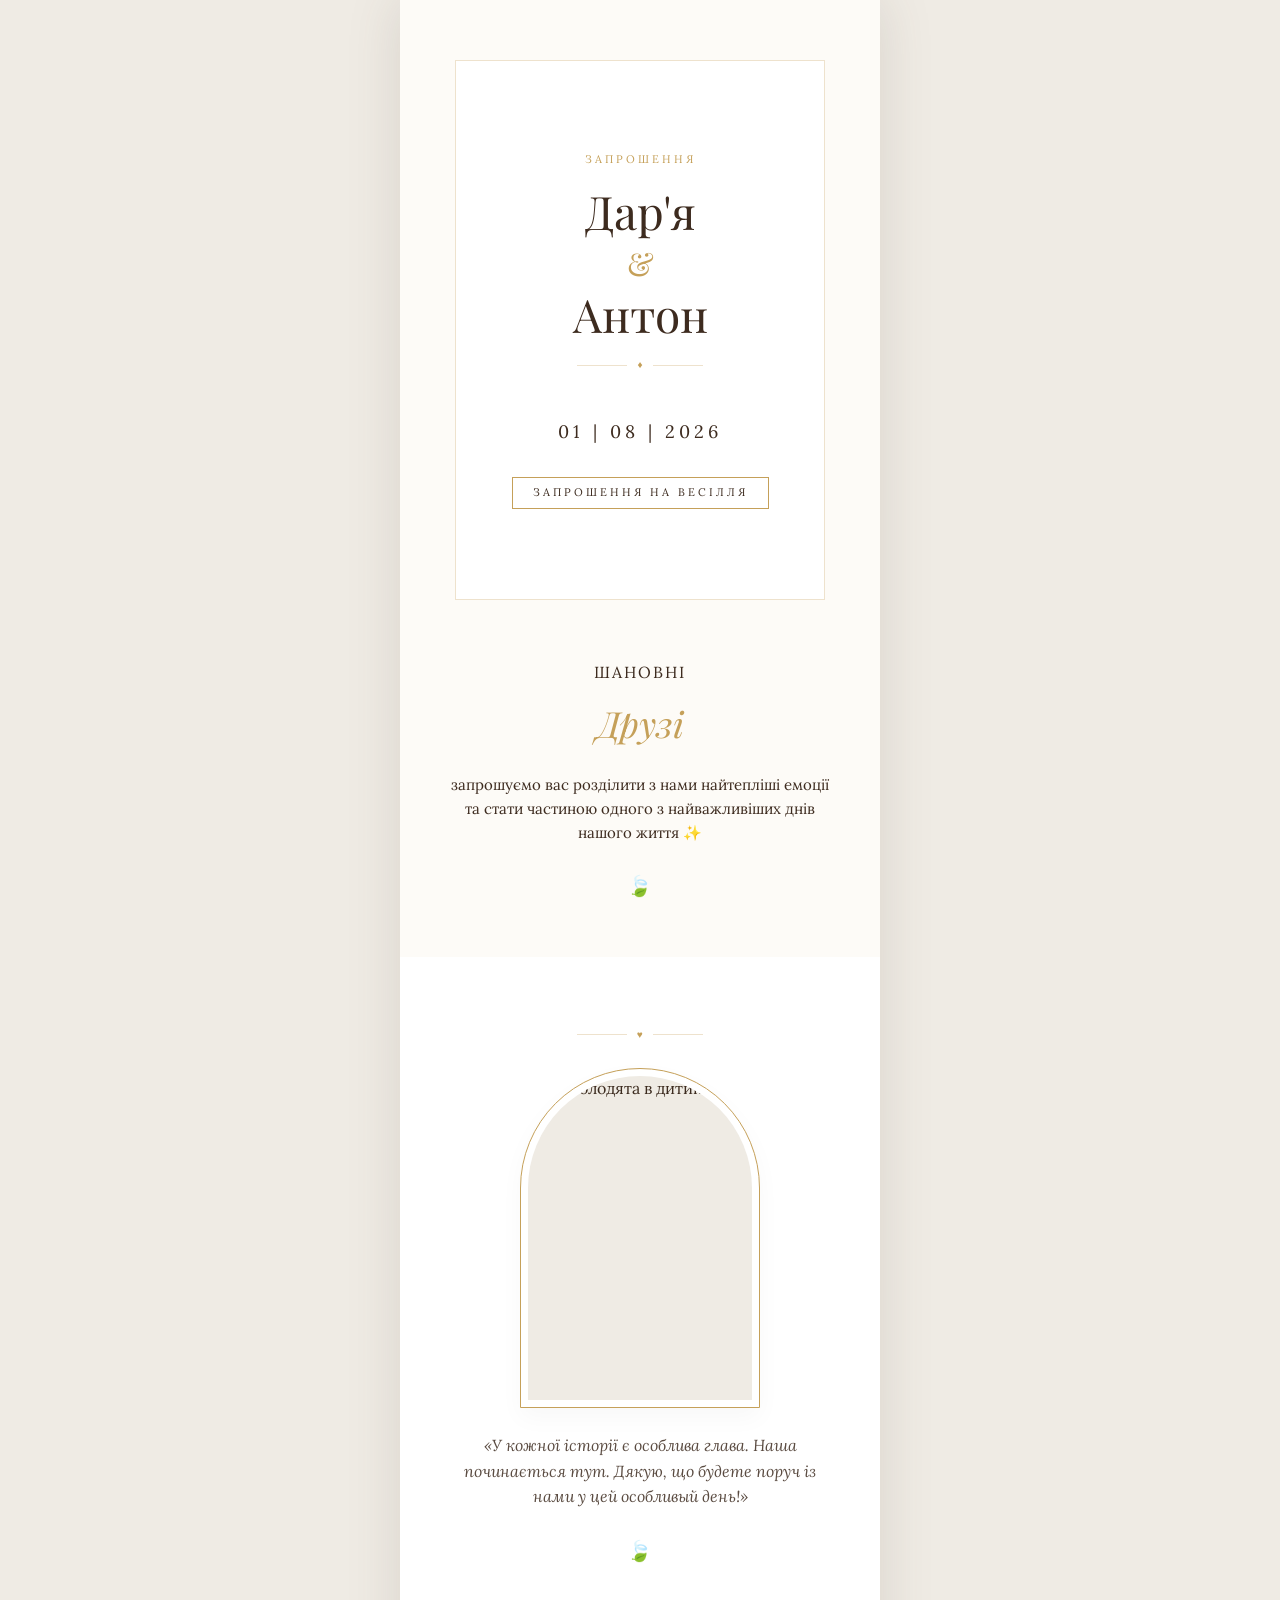
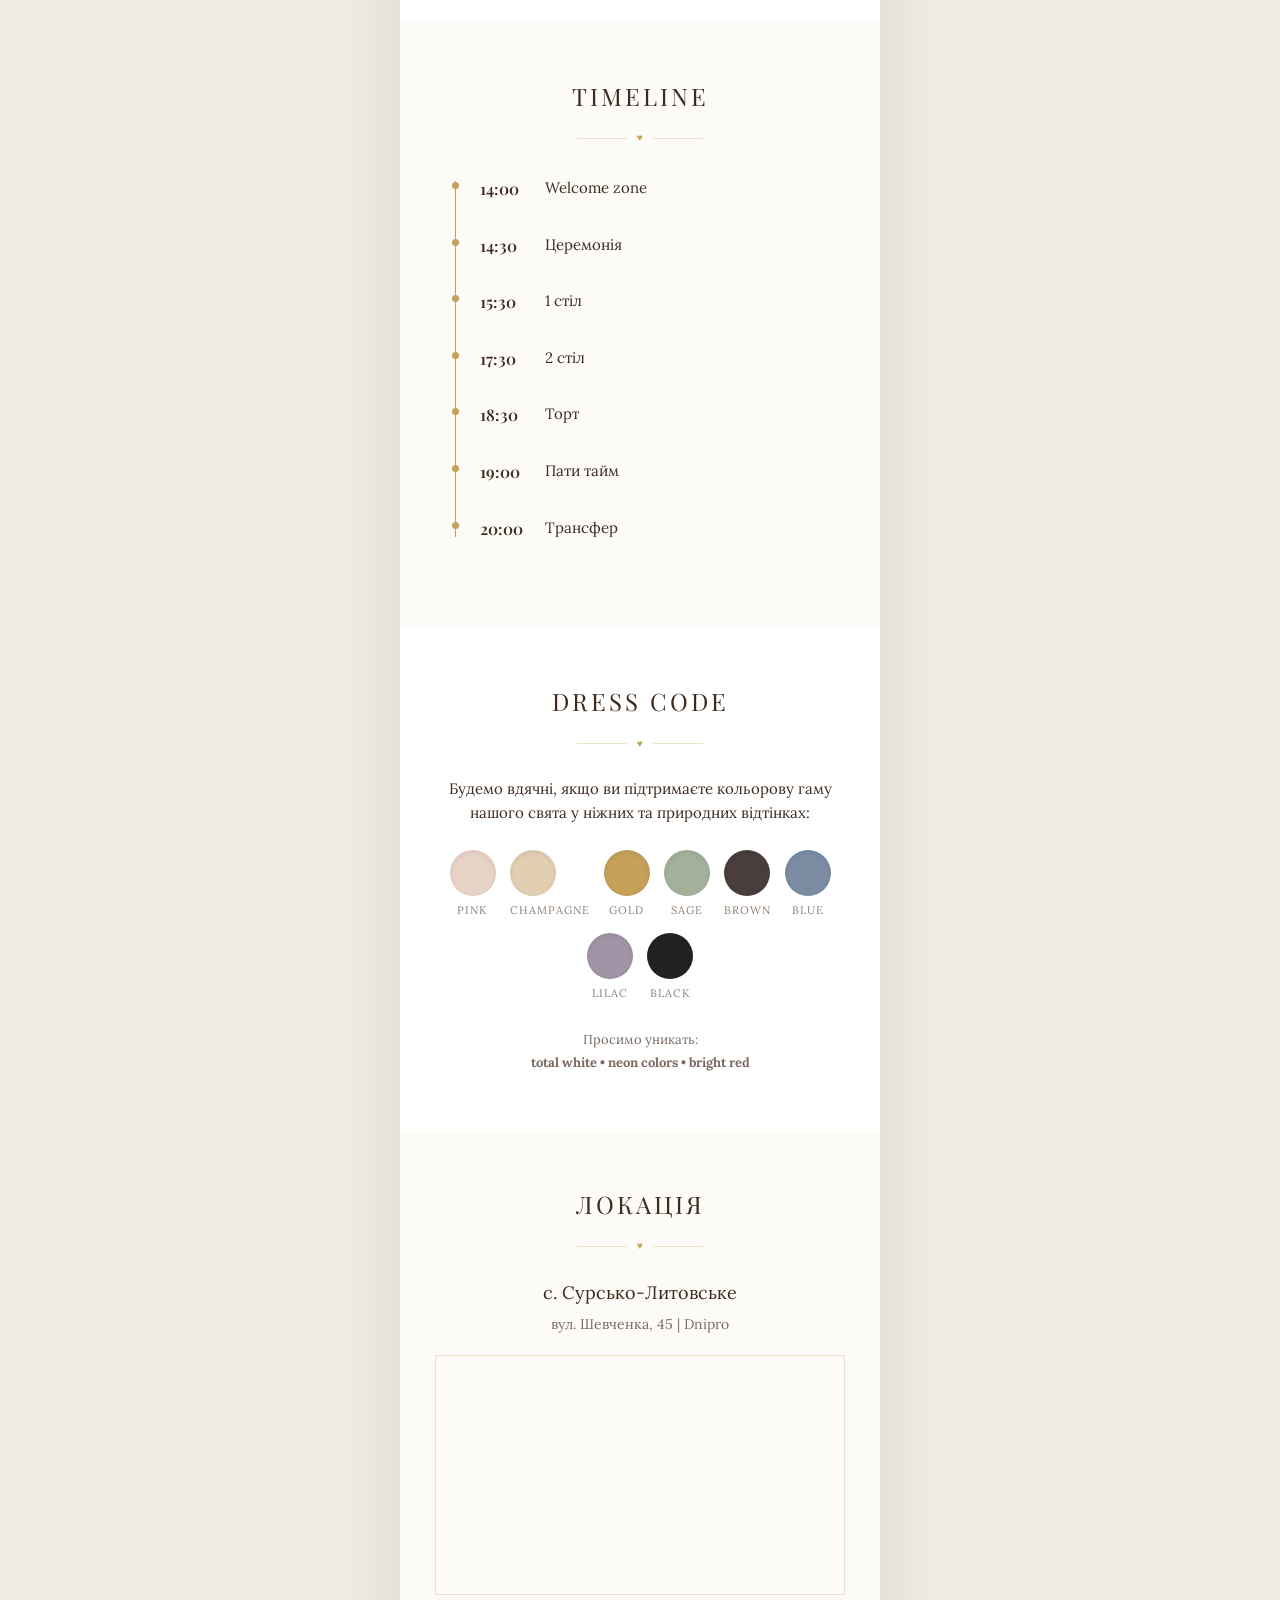
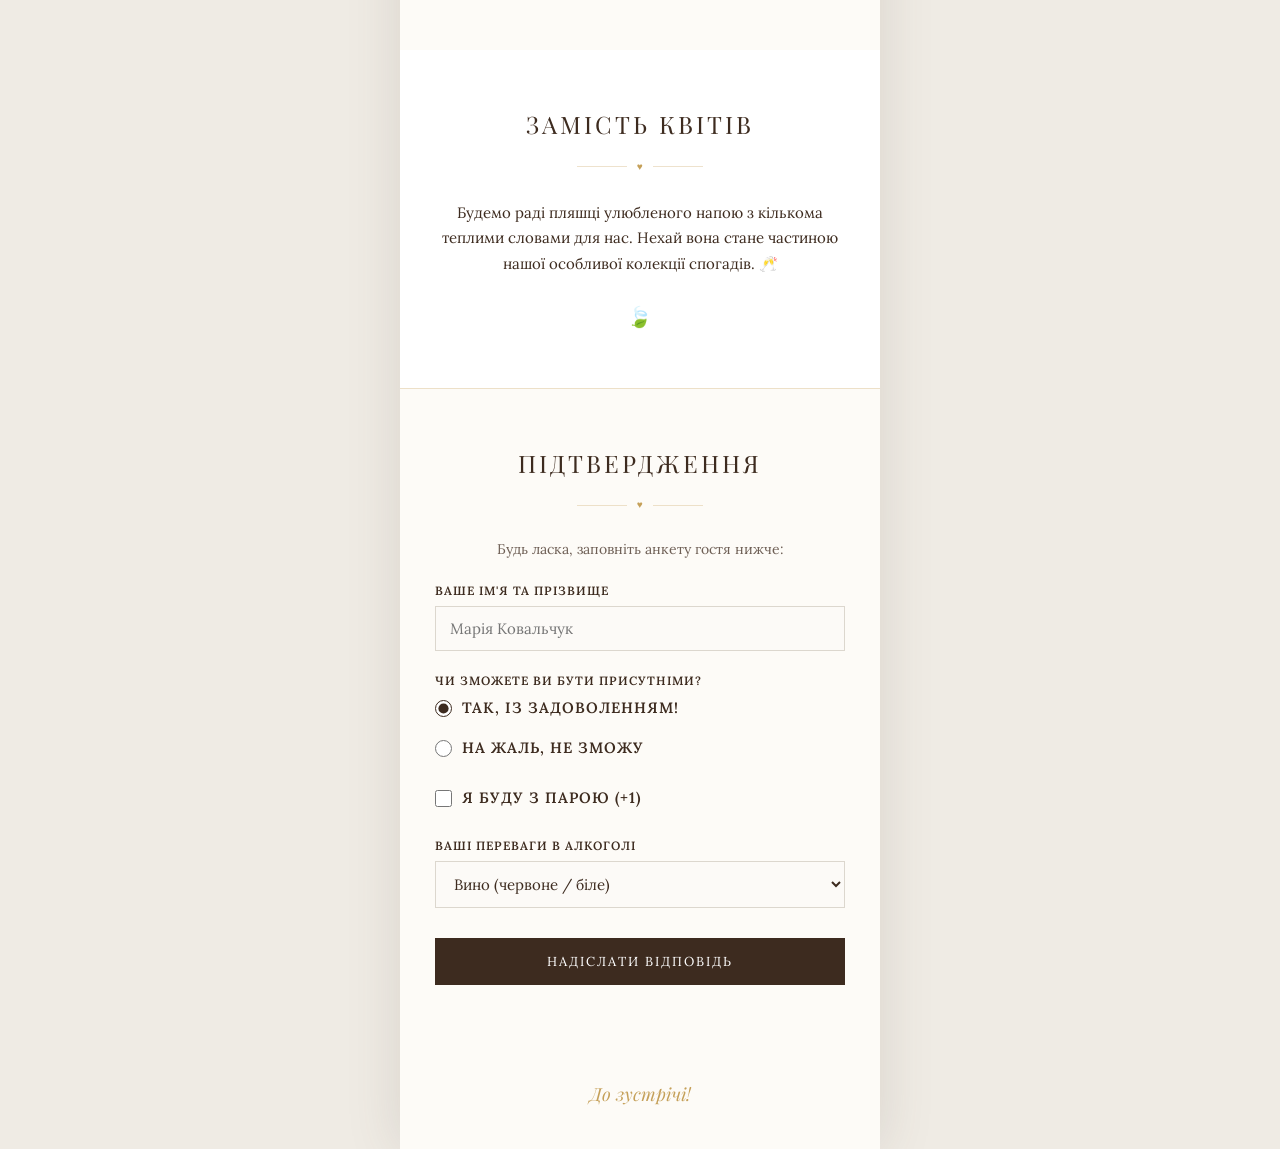
==== index.html @ f93245da "Add files via upload" ====
<!DOCTYPE html>
<html lang="uk">
<head>
    <meta charset="UTF-8">
    <meta name="viewport" content="width=device-width, initial-scale=1.0">
    <title>Запрошення на весілля Дар'ї та Антона</title>
    
    <link rel="preconnect" href="https://fonts.googleapis.com">
    <link rel="preconnect" href="https://fonts.gstatic.com" crossorigin>
    <link href="https://fonts.googleapis.com/css2?family=Lora:ital,wght@0,400..700;1,400..700&family=Playfair+Display:ital,wght@0,400..900;1,400..900&display=swap" rel="stylesheet">

    <style>
        /* ЦВЕТОВАЯ ПАЛИТРА И СТИЛИСТИКА ИЗ МАКЕТОВ */
        :root {
            --bg-color: #FDFBF7; /* Благородный молочно-кремовый фон карточек */
            --text-main: #3D2B1F; /* Глубокий шоколадно-коричневый для текста */
            --accent-gold: #C5A059; /* Матовое золото для элементов декора */
            --light-gold: rgba(197, 160, 89, 0.3);
            --font-serif: 'Playfair Display', serif;
            --font-body: 'Lora', serif;
        }

        * {
            box-sizing: border-box;
            margin: 0;
            padding: 0;
        }

        body {
            background-color: #EFEBE4; /* Мягкий фоновый цвет за пределами телефона */
            color: var(--text-main);
            font-family: var(--font-body);
            line-height: 1.6;
        }

        /* КОНТЕЙНЕР СМАРТФОНА (Вертикальная премиум-открытка) */
        .wrapper {
            max-width: 480px;
            margin: 0 auto;
            background-color: var(--bg-color);
            min-height: 100vh;
            box-shadow: 0 0 50px rgba(90, 75, 65, 0.15);
            position: relative;
        }

        /* ДЕКОРАТИВНЫЕ ШЕЛКОВЫЕ СКЛАДКИ (Имитация ткани по углам из референсов) */
        .silk-decor {
            position: absolute;
            width: 130px;
            height: 130px;
            opacity: 0.85;
            pointer-events: none;
            z-index: 10;
            background-size: contain;
            background-repeat: no-repeat;
        }
        /* В эти плейсхолдеры можно будет загрузить вырезанные кусочки шелка, если захотите */
        .silk-top-left { top: 0; left: 0; border-top-left-radius: 20px; }
        .silk-top-right { top: 0; right: 0; }

        /* ОБЩИЕ СТИЛИ ДЛЯ СЕКЦИЙ */
        section {
            padding: 55px 35px;
            text-align: center;
            position: relative;
        }

        h2 {
            font-family: var(--font-serif);
            font-size: 24px;
            font-weight: 400;
            text-transform: uppercase;
            letter-spacing: 3px;
            color: var(--text-main);
            margin-bottom: 5px;
        }

        /* Изтонченные разделители с сердечком из оригинального макета */
        .heart-divider {
            display: flex;
            align-items: center;
            justify-content: center;
            margin: 15px 0 25px 0;
        }
        .heart-divider::before, .heart-divider::after {
            content: '';
            width: 50px;
            height: 1px;
            background-color: var(--light-gold);
        }
        .heart-divider span {
            color: var(--accent-gold);
            font-size: 10px;
            margin: 0 10px;
        }

        /* Растительный золотой орнамент (веточка внизу секций) */
        .branch-decor {
            color: var(--accent-gold);
            font-size: 20px;
            margin-top: 25px;
            letter-spacing: 2px;
        }

        /* 1. ОБЛОЖКА (на основе 1112.jpg) */
        .hero {
            padding: 90px 40px;
            border: 1px solid var(--light-gold);
            margin: 20px;
            background: #fff;
        }
        .hero-names {
            font-family: var(--font-serif);
            font-size: 46px;
            font-weight: 400;
            line-height: 1.2;
            margin: 15px 0;
        }
        .hero-names span {
            font-size: 32px;
            color: var(--accent-gold);
            display: block;
            margin: 5px 0;
        }
        .hero-date {
            font-size: 18px;
            letter-spacing: 4px;
            margin: 20px 0;
            display: inline-block;
        }
        .hero-badge {
            border: 1px solid var(--accent-gold);
            padding: 6px 20px;
            font-size: 11px;
            text-transform: uppercase;
            letter-spacing: 3px;
            display: inline-block;
            margin-top: 10px;
        }

        /* 2. ИМЕННОЕ ПРИВЕТСТВИЕ (на основе 1111.jpg) */
        .greeting-title {
            font-family: var(--font-body);
            font-size: 16px;
            letter-spacing: 2px;
            text-transform: uppercase;
        }
        .guest-name {
            font-family: var(--font-serif);
            font-size: 36px;
            font-style: italic;
            color: var(--accent-gold);
            font-weight: 400;
            margin: 10px 0 20px 0;
        }

        /* 3. ИСТОРИЯ + ДЕТСКОЕ ФОТО В АРКЕ (на основе 1113.jpg и 1117.jpg) */
        .photo-section { background-color: #fff; }
        
        /* Та самая культовая свадебная арка */
        .arch-frame {
            width: 240px;
            height: 340px;
            margin: 0 auto 25px auto;
            border: 1px solid var(--accent-gold);
            border-radius: 120px 120px 0 0; /* Округление сверху */
            padding: 7px;
            box-shadow: 0 10px 25px rgba(0,0,0,0.03);
        }
        .arch-inside {
            width: 100%;
            height: 100%;
            border-radius: 113px 113px 0 0;
            overflow: hidden;
            background-color: #EFEBE4;
            position: relative;
        }
        .arch-inside img {
            width: 100%;
            height: 100%;
            object-fit: cover;
            filter: sepia(15%) contrast(102%); /* Легкий винтажный теплый фильтр */
        }
        .story-quote {
            font-size: 16px;
            font-style: italic;
            color: #5A4B41;
            padding: 0 15px;
        }

        /* 4. ТАЙМЛАЙН / ПРОГРАММА (на основе 1114.jpg) */
        .timeline-container {
            margin-top: 30px;
            position: relative;
            text-align: left;
            padding-left: 45px;
        }
        .timeline-container::before {
            content: '';
            position: absolute;
            left: 20px;
            top: 5px;
            bottom: 5px;
            width: 1px;
            background-color: var(--accent-gold);
        }
        .timeline-row {
            position: relative;
            margin-bottom: 30px;
        }
        .timeline-row::before {
            content: '';
            position: absolute;
            left: -28px;
            top: 6px;
            width: 7px;
            height: 7px;
            background-color: var(--accent-gold);
            border-radius: 50%;
        }
        .time {
            font-family: var(--font-serif);
            font-size: 16px;
            font-weight: 600;
            color: var(--text-main);
            margin-right: 15px;
            display: inline-block;
            width: 50px;
        }
        .event-title {
            font-size: 15px;
            display: inline-block;
            vertical-align: top;
        }

        /* 5. ДРЕСС-КОД С ОРИГИНАЛЬНОЙ ПАЛИТРОЙ (на основе 1114.jpg) */
        .dress-code-section { background-color: #fff; }
        .palette-grid {
            display: flex;
            justify-content: center;
            gap: 14px;
            flex-wrap: wrap;
            margin: 25px 0;
        }
        .color-ball {
            text-align: center;
            font-size: 11px;
            text-transform: uppercase;
            letter-spacing: 1px;
            color: #8C7E74;
        }
        .color-preview {
            width: 46px;
            height: 46px;
            border-radius: 50%;
            margin-bottom: 6px;
            box-shadow: inset 0 2px 4px rgba(0,0,0,0.06);
            border: 1px solid rgba(0,0,0,0.04);
        }
        .rules-text {
            font-size: 13px;
            color: #7A6B62;
            line-height: 1.8;
            margin-top: 15px;
        }

        /* 6. ЛОКАЦИЯ (на основе 1109.jpg) */
        .address-text {
            font-size: 18px;
            margin-bottom: 5px;
        }
        .sub-address {
            font-size: 14px;
            color: #7A6B62;
            margin-bottom: 20px;
        }
        .map-box {
            width: 100%;
            height: 240px;
            border: 1px solid var(--light-gold);
            margin-top: 15px;
        }

        /* ДЕТАЛИ / АЛКОГОЛЬ (на основе 1115.jpg) */
        .details-section {
            background-color: #fff;
            font-size: 15px;
        }

        /* 7. ИНТЕРАКТИВНАЯ RSVP ФОРМА */
        .rsvp-section {
            border-top: 1px solid var(--light-gold);
        }
        form { text-align: left; margin-top: 10px; }
        .form-item { margin-bottom: 20px; }
        label {
            display: block;
            font-size: 12px;
            text-transform: uppercase;
            letter-spacing: 1px;
            margin-bottom: 6px;
            font-weight: 600;
        }
        input[type="text"], select {
            width: 100%;
            padding: 12px 14px;
            border: 1px solid #DCD7CE;
            background-color: #FCFAF7;
            color: var(--text-main);
            font-family: var(--font-body);
            font-size: 15px;
        }
        input[type="text"]:focus, select:focus {
            border-color: var(--accent-gold);
            outline: none;
            background-color: #fff;
        }
        .radio-list {
            display: flex;
            flex-direction: column;
            gap: 10px;
            margin-top: 5px;
        }
        .radio-item {
            display: flex;
            align-items: center;
            gap: 10px;
            cursor: pointer;
            font-size: 15px;
        }
        input[type="radio"], input[type="checkbox"] {
            accent-color: var(--text-main);
            width: 17px;
            height: 17px;
        }
        
        /* Плавная анимация появления поля имени спутника */
        .hidden-input-block {
            max-height: 0;
            overflow: hidden;
            opacity: 0;
            transition: all 0.4s ease;
        }
        .hidden-input-block.open {
            max-height: 100px;
            opacity: 1;
            margin-top: 15px;
        }

        .submit-button {
            background-color: var(--text-main);
            color: #fff;
            border: none;
            width: 100%;
            padding: 15px;
            font-family: var(--font-body);
            font-size: 13px;
            text-transform: uppercase;
            letter-spacing: 2px;
            cursor: pointer;
            transition: background 0.3s;
            margin-top: 10px;
        }
        .submit-button:hover { background-color: var(--accent-gold); }
        
        .status-message {
            padding: 15px;
            margin-top: 15px;
            display: none;
            text-align: center;
            font-weight: 600;
        }
        .success { color: var(--accent-gold); }

        .footer-text {
            font-family: var(--font-serif);
            font-style: italic;
            font-size: 18px;
            color: var(--accent-gold);
            padding: 40px 0;
        }
    </style>
</head>
<body>

    <div class="wrapper">
        <div class="silk-decor silk-top-left"></div>
        <div class="silk-decor silk-top-right"></div>

        <section style="padding-top: 40px; padding-bottom: 20px;">
            <div class="hero">
                <p style="text-transform: uppercase; letter-spacing: 3px; font-size: 11px; color: var(--accent-gold);">Запрошення</p>
                <h1 class="hero-names">Дар'я<span>&</span>Антон</h1>
                <div class="heart-divider"><span>♦</span></div>
                <p class="hero-date">01 | 08 | 2026</p>
                <br>
                <div class="hero-badge">Запрошення на весілля</div>
            </div>
        </section>

        <section style="padding-top: 20px;">
            <p class="greeting-title">Шановні</p>
            <h1 id="web-guest-name" class="guest-name">Друзі</h1>
            <p style="font-size: 15px; padding: 0 10px;">запрошуємо вас розділити з нами найтепліші емоції та стати частиною одного з найважливіших днів нашого життя ✨</p>
            <div class="branch-decor">🍃</div>
        </section>

        <section class="photo-section">
            <div class="heart-divider"><span>♥</span></div>
            
            <div class="arch-frame">
                <div class="arch-inside">
                    <img src="1117.jpg" alt="Молодята в дитинстві">
                </div>
            </div>

            <p class="story-quote">«У кожної історії є особлива глава. Наша починається тут. Дякую, що будете поруч із нами у цей особливый день!»</p>
            <div class="branch-decor">🍃</div>
        </section>

        <section>
            <h2>Timeline</h2>
            <div class="heart-divider"><span>♥</span></div>
            
            <div class="timeline-container">
                <div class="timeline-row"><span class="time">14:00</span><span class="event-title">Welcome zone</span></div>
                <div class="timeline-row"><span class="time">14:30</span><span class="event-title">Церемонія</span></div>
                <div class="timeline-row"><span class="time">15:30</span><span class="event-title">1 стіл</span></div>
                <div class="timeline-row"><span class="time">17:30</span><span class="event-title">2 стіл</span></div>
                <div class="timeline-row"><span class="time">18:30</span><span class="event-title">Торт</span></div>
                <div class="timeline-row"><span class="time">19:00</span><span class="event-title">Пати тайм</span></div>
                <div class="timeline-row"><span class="time">20:00</span><span class="event-title">Трансфер</span></div>
            </div>
        </section>

        <section class="dress-code-section">
            <h2>Dress Code</h2>
            <div class="heart-divider"><span>♥</span></div>
            <p style="font-size: 15px;">Будемо вдячні, якщо ви підтримаєте кольорову гаму нашого свята у ніжних та природних відтінках:</p>
            
            <div class="palette-grid">
                <div class="color-ball"><div class="color-preview" style="background-color: #E8D3C7;"></div>pink</div>
                <div class="color-ball"><div class="color-preview" style="background-color: #E2CEB1;"></div>champagne</div>
                <div class="color-ball"><div class="color-preview" style="background-color: #C5A059;"></div>gold</div>
                <div class="color-ball"><div class="color-preview" style="background-color: #A3B19B;"></div>sage</div>
                <div class="color-ball"><div class="color-preview" style="background-color: #4A3E3D;"></div>brown</div>
                <div class="color-ball"><div class="color-preview" style="background-color: #7B8CA3;"></div>blue</div>
                <div class="color-ball"><div class="color-preview" style="background-color: #A293A7;"></div>lilac</div>
                <div class="color-ball"><div class="color-preview" style="background-color: #222222;"></div>black</div>
            </div>
            
            <p class="rules-text">
                Просимо уникать:<br>
                <strong>total white • neon colors • bright red</strong>
            </p>
        </section>

        <section>
            <h2>Локація</h2>
            <div class="heart-divider"><span>♥</span></div>
            <p class="address-text">с. Сурсько-Литовське</p>
            <p class="sub-address">вул. Шевченка, 45 | Dnipro</p>
            
            <div class="map-box">
                <iframe src="https://www.google.com/maps/embed?pb=!1m18!1m12!1m3!1d2540.637533653151!2d30.53676231227092!3d50.44781498733221!2m3!1f0!2f0!3f0!3m2!1i1024!2i768!4f13.1!3m3!1m2!1s0x40d4cef666579cfd%3A0x7d0a27329587c67c!2z0J_QsNGA0LrQvtCy0LDRjyDQtNC-0YDQvtCz0LAsIDEyLCDQmtC40LXQsiwgMDIwMDA!5e0!3m2!1sru!2sua!4v1716000000000!5m2!1sru!2sua" width="100%" height="100%" style="border:0;" allowfullscreen="" loading="lazy"></iframe>
            </div>
        </section>

        <section class="details-section">
            <h2>Замість квітів</h2>
            <div class="heart-divider"><span>♥</span></div>
            <p style="font-size: 15px; line-height: 1.7;">Будемо раді пляшці улюбленого напою з кількома теплими словами для нас. Нехай вона стане частиною нашої особливої колекції спогадів. 🥂</p>
            <div class="branch-decor">🍃</div>
        </section>

        <section class="rsvp-section">
            <h2>Підтвердження</h2>
            <div class="heart-divider"><span>♥</span></div>
            <p style="font-size: 14px; margin-bottom: 20px; color: #6E5F55;">Будь ласка, заповніть анкету гостя нижче:</p>
            
            <form id="wedding-rsvp-form" action="https://formspree.io/f/mbdbqron" method="POST">
                <div class="form-item">
                    <label>Ваше ім'я та прізвище</label>
                    <input type="text" id="guest-name-input" name="Имя_Гостя" required placeholder="Марія Ковальчук">
                </div>

                <div class="form-item">
                    <label>Чи зможете ви бути присутніми?</label>
                    <div class="radio-list">
                        <label class="radio-item">
                            <input type="radio" name="Присутствие" value="Приду" checked required>
                            <span>Так, із задоволенням!</span>
                        </label>
                        <label class="radio-item">
                            <input type="radio" name="Присутствие" value="Не приду">
                            <span>На жаль, не зможу</span>
                        </label>
                    </div>
                </div>

                <div class="form-item" id="plus-one-zone">
                    <label class="radio-item">
                        <input type="checkbox" id="plus-one-checkbox" name="Идет_с_парой" value="Да">
                        <span>Я буду з парою (+1)</span>
                    </label>
                    
                    <div class="hidden-input-block" id="partner-input-block">
                        <label style="margin-top: 10px;">Ім'я та прізвище супутника</label>
                        <input type="text" id="partner-name-input" name="Имя_Спутника" placeholder="Введіть ім'я вашої пари">
                    </div>
                </div>

                <div class="form-item">
                    <label>Ваші переваги в алкоголі</label>
                    <select name="Алкоголь">
                        <option value="Вино">Вино (червоне / біле)</option>
                        <option value="Ігристе">Ігристе (Шампанське)</option>
                        <option value="Міцні напої">Міцні напої (Віскі / Коньяк)</option>
                        <option value="Безалкогольні">Не вживаю алкоголь</option>
                    </select>
                </div>

                <button type="submit" id="submit-btn" class="submit-button">Надіслати відповідь</button>
            </form>

            <div id="success-alert" class="status-message success">Дякуємо! Вашу відповідь успішно збережено. ♥</div>
        </section>

        <section class="footer-text">
            До зустрічі!
        </section>
    </div>

    <script>
        window.addEventListener('DOMContentLoaded', () => {
            // Чтение имени гостя из адресной строки (?name=Марія+та+Валерій)
            const urlParams = new URLSearchParams(window.location.search);
            const guestName = urlParams.get('name');
            
            const titleElement = document.getElementById('web-guest-name');
            const inputElement = document.getElementById('guest-name-input');

            if (guestName) {
                const formattedName = guestName.replace(/\+/g, ' ');
                titleElement.innerText = formattedName;
                inputElement.value = formattedName;
            }

            // Динамическое раскрытие блока "+1"
            const plusOneCheckbox = document.getElementById('plus-one-checkbox');
            const partnerBlock = document.getElementById('partner-input-block');
            const partnerInput = document.getElementById('partner-name-input');
            const statusRadios = document.querySelectorAll('input[name="Присутствие"]');
            const plusOneZone = document.getElementById('plus-one-zone');

            plusOneCheckbox.addEventListener('change', function() {
                if (this.checked) {
                    partnerBlock.classList.add('open');
                    partnerInput.setAttribute('required', 'required');
                } else {
                    partnerBlock.classList.remove('open');
                    partnerInput.removeAttribute('required');
                    partnerInput.value = '';
                }
            });

            // Если гость нажимает "Не приду" - прячем опцию выбора пары
            statusRadios.forEach(radio => {
                radio.addEventListener('change', function() {
                    if (this.value === 'Не приду') {
                        plusOneZone.style.display = 'none';
                        plusOneCheckbox.checked = false;
                        partnerBlock.classList.remove('open');
                        partnerInput.removeAttribute('required');
                        partnerInput.value = '';
                    } else {
                        plusOneZone.style.display = 'block';
                    }
                });
            });

            // Отправка формы без перезагрузки страницы (AJAX)
            const form = document.getElementById('wedding-rsvp-form');
            const submitBtn = document.getElementById('submit-btn');
            const successAlert = document.getElementById('success-alert');

            form.addEventListener('submit', function(e) {
                e.preventDefault();
                submitBtn.innerText = "Надсилання...";
                submitBtn.disabled = true;

                fetch(form.action, {
                    method: form.method,
                    body: new FormData(form),
                    headers: { 'Accept': 'application/json' }
                })
                .then(response => {
                    if (response.ok) {
                        form.style.display = 'none';
                        successAlert.style.display = 'block';
                    } else {
                        alert('Сталася помилка. Будь ласка, спробуйте ще раз.');
                        submitBtn.innerText = "Надіслати відповідь";
                        submitBtn.disabled = false;
                    }
                })
                .catch(() => {
                    alert('Помилка з\'єднання. Перевірте інтернет.');
                    submitBtn.innerText = "Надіслати відповідь";
                    submitBtn.disabled = false;
                });
            });
        });
    </script>
</body>
</html>
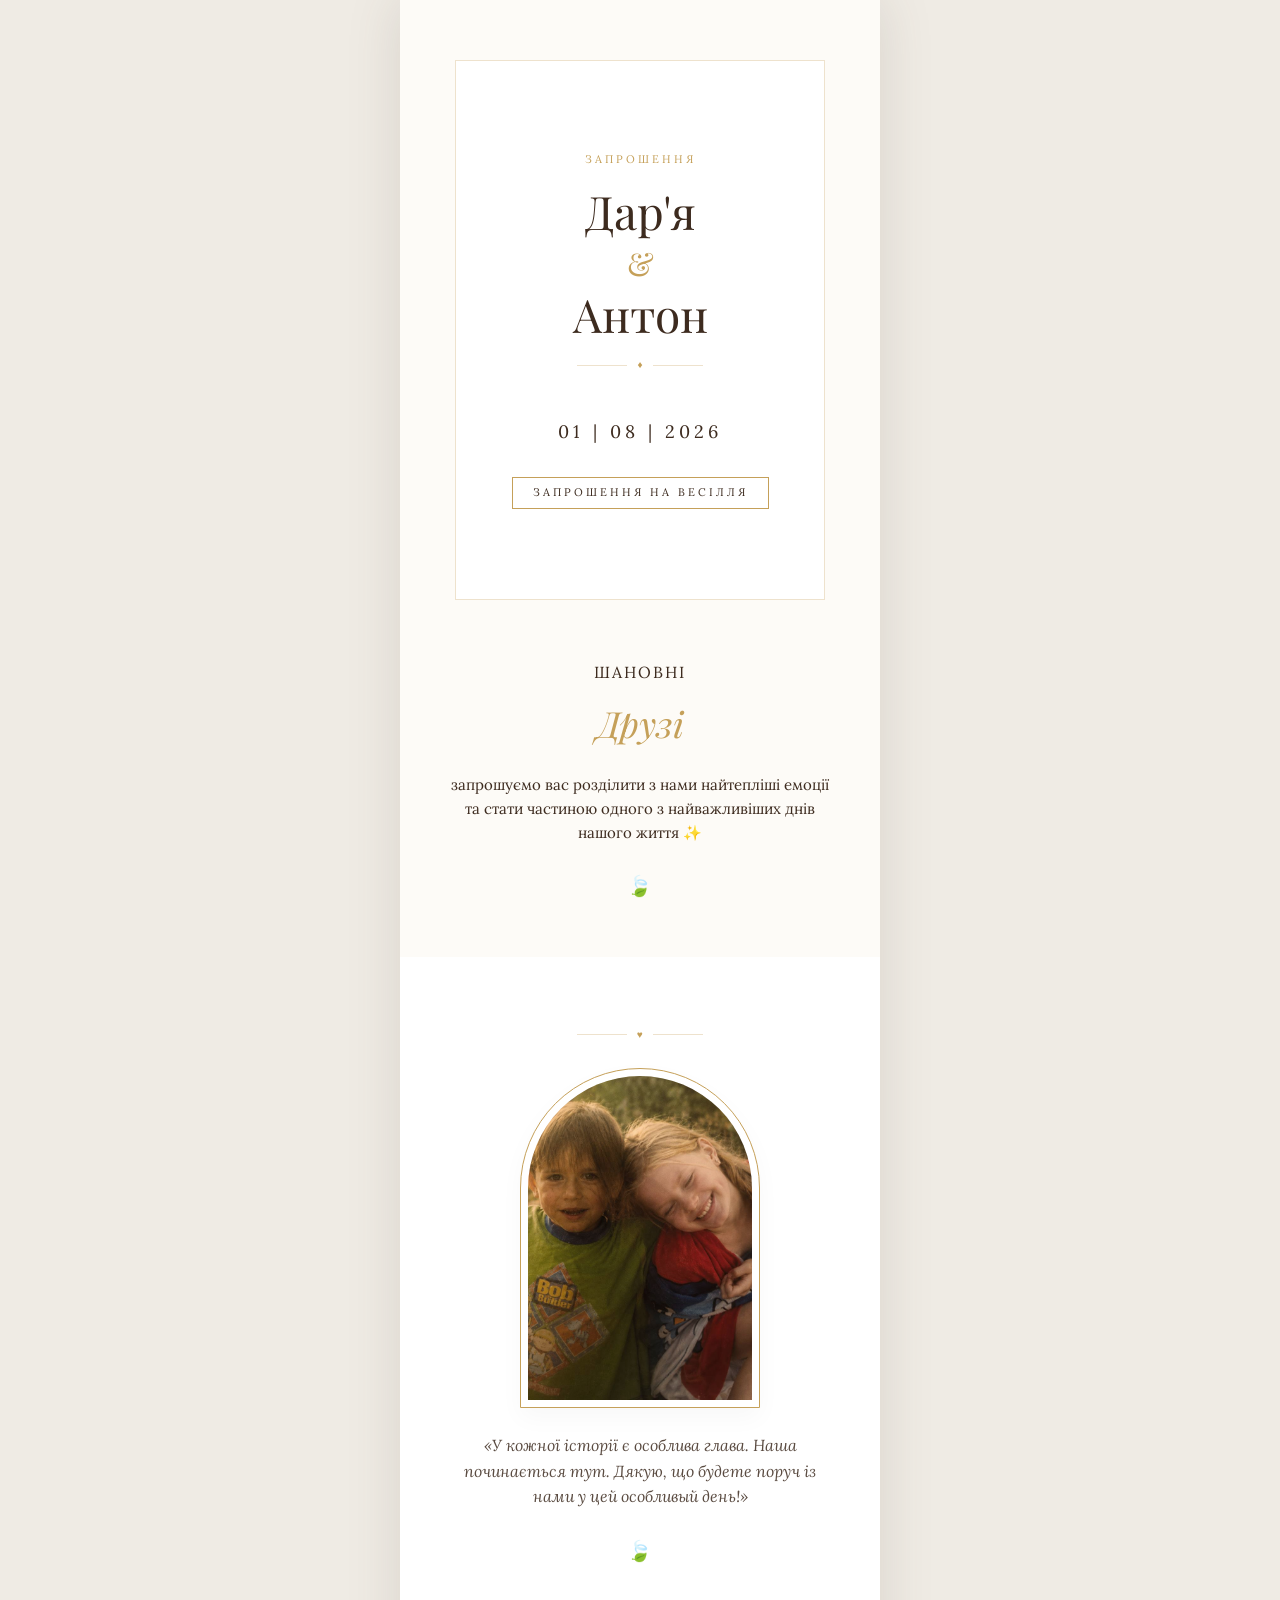
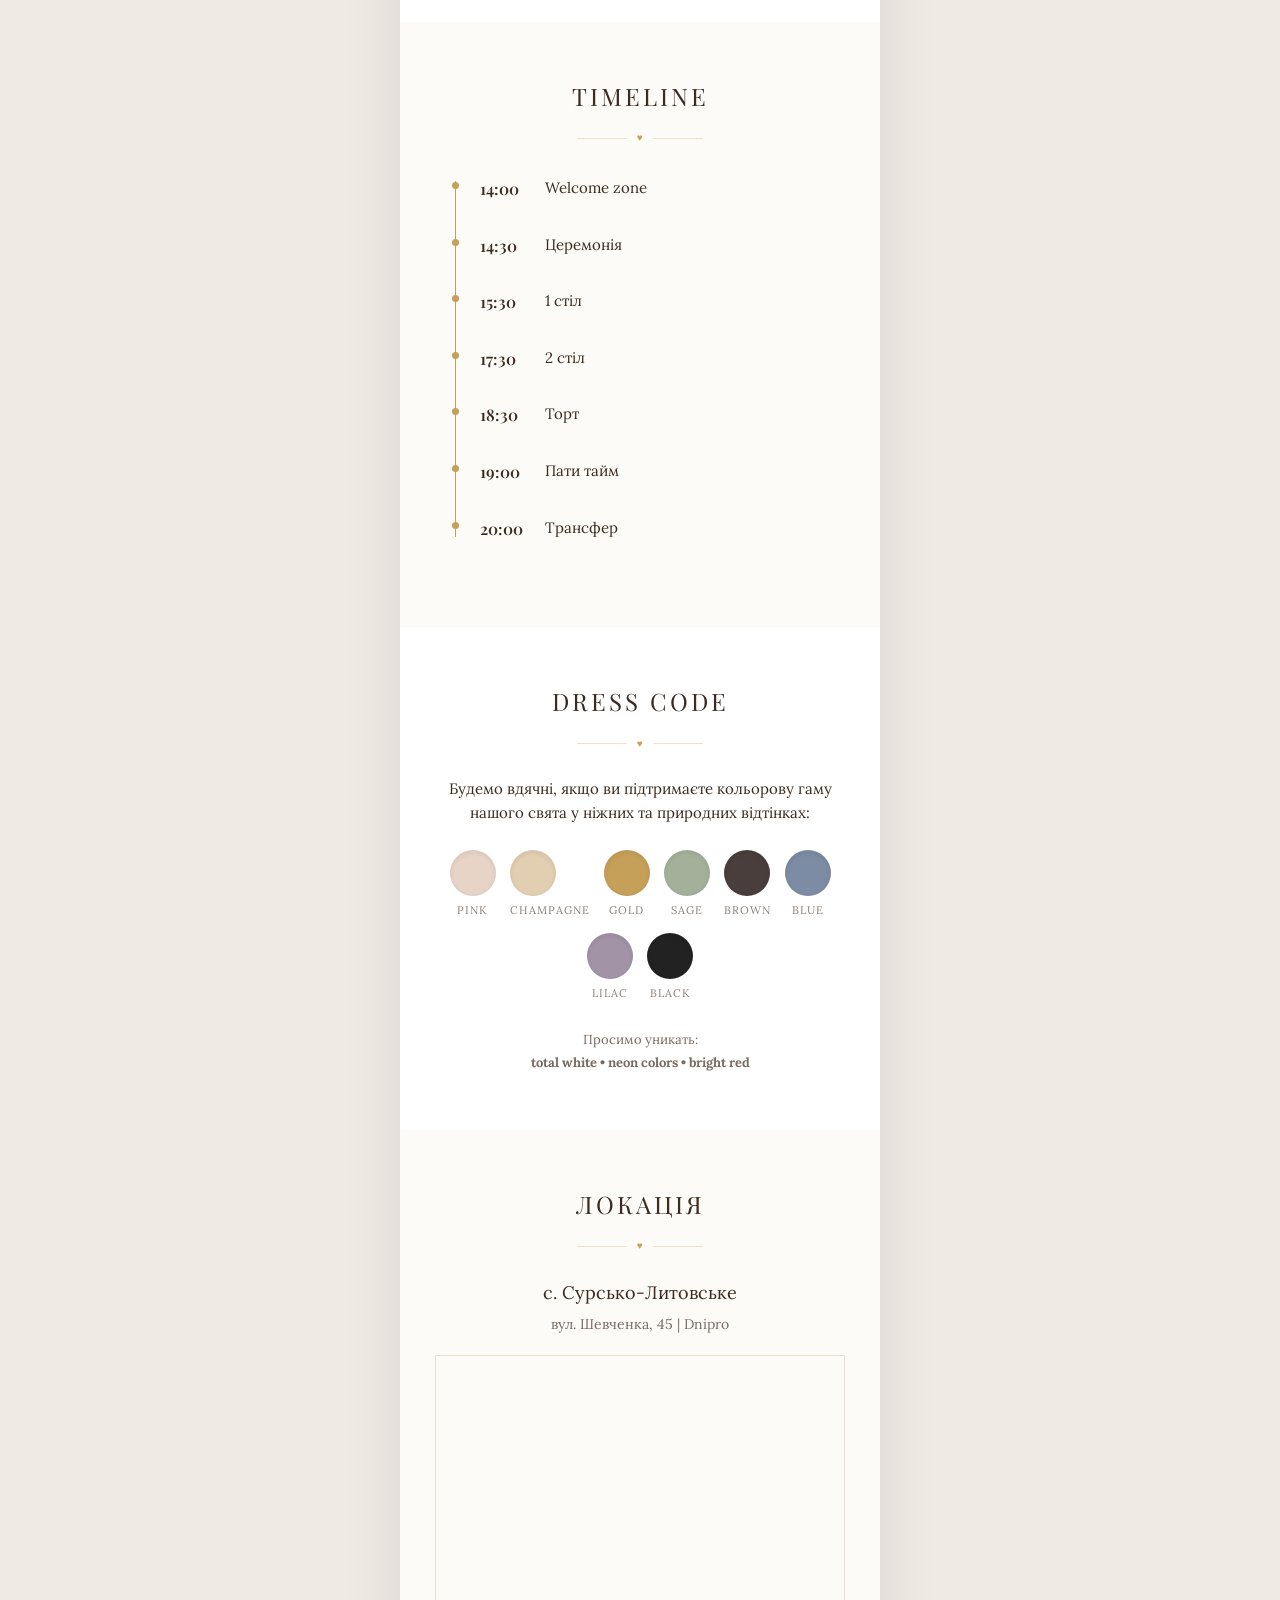
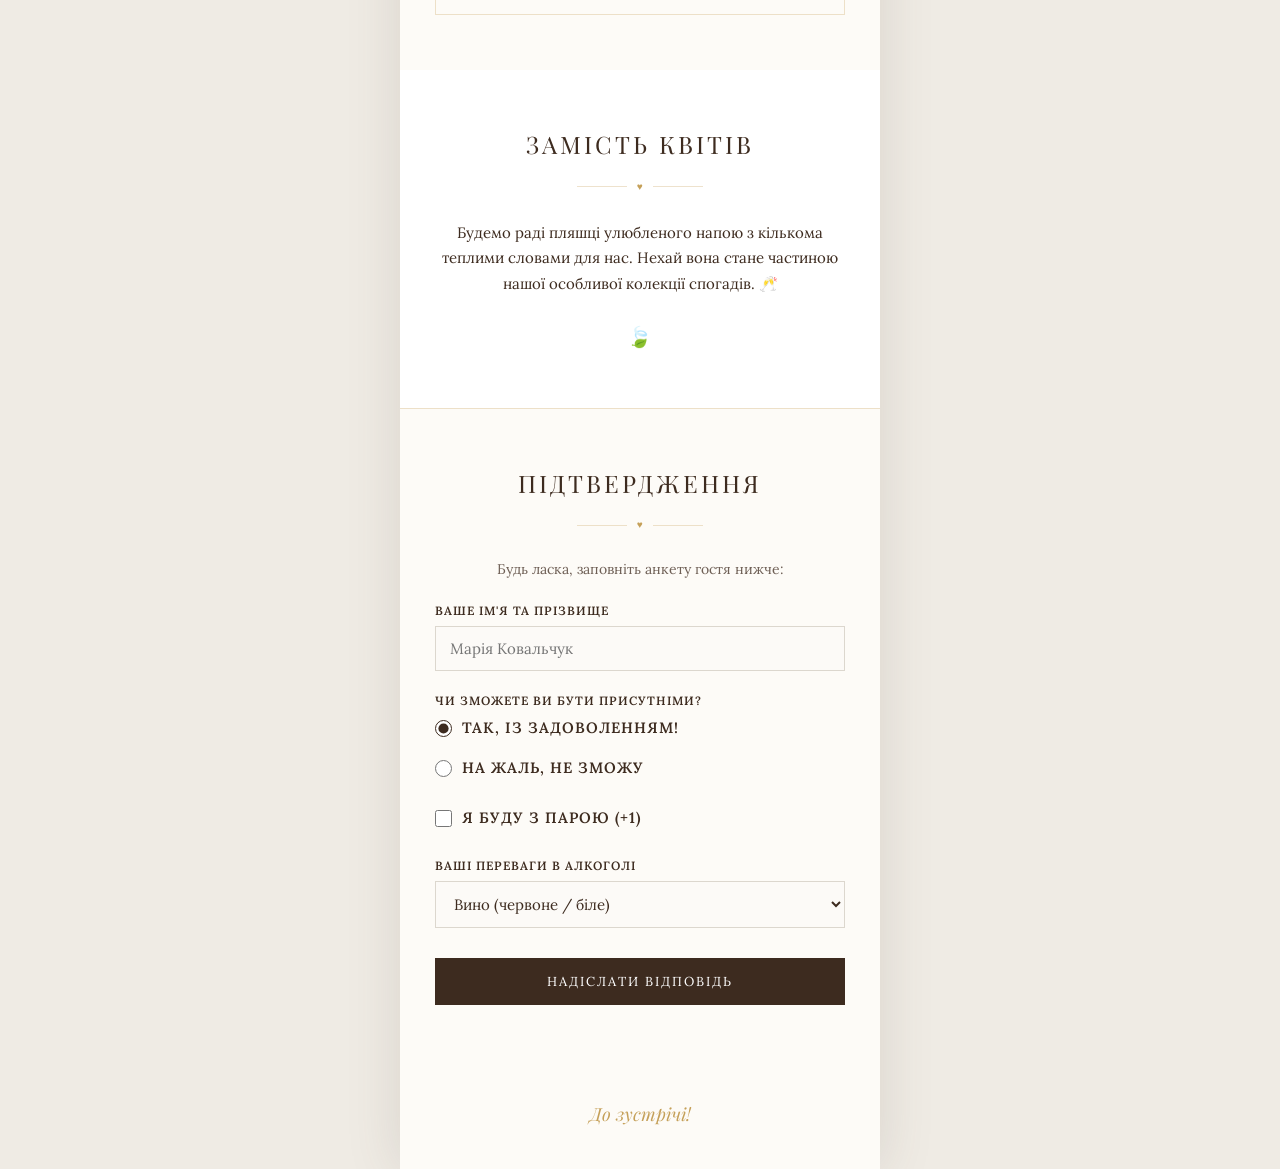
==== commit c0226e1b: "Update index.html" ====
--- a/index.html
+++ b/index.html
@@ -458,11 +458,18 @@
         <section>
             <h2>Локація</h2>
             <div class="heart-divider"><span>♥</span></div>
-            <p class="address-text">с. Сурсько-Литовське</p>
-            <p class="sub-address">вул. Шевченка, 45 | Dnipro</p>
+            <p class="address-text" style="font-size: 18px; margin-bottom: 5px;">с. Сурсько-Литовське</p>
+            <p class="sub-address" style="font-size: 14px; color: #7A6B62; margin-bottom: 20px;">вул. Шевченка, 45 | Dnipro</p>
             
-            <div class="map-box">
-                <iframe src="https://www.google.com/maps/embed?pb=!1m18!1m12!1m3!1d2540.637533653151!2d30.53676231227092!3d50.44781498733221!2m3!1f0!2f0!3f0!3m2!1i1024!2i768!4f13.1!3m3!1m2!1s0x40d4cef666579cfd%3A0x7d0a27329587c67c!2z0J_QsNGA0LrQvtCy0LDRjyDQtNC-0YDQvtCz0LAsIDEyLCDQmtC40LXQsiwgMDIwMDA!5e0!3m2!1sru!2sua!4v1716000000000!5m2!1sru!2sua" width="100%" height="100%" style="border:0;" allowfullscreen="" loading="lazy"></iframe>
+            <div class="map-box" style="width: 100%; height: 260px; border: 1px solid var(--light-gold); margin-top: 15px;">
+                <iframe src="https://www.google.com/maps/embed?pb=!1m18!1m12!1m3!1d2650.7719601332453!2d34.93322197686535!3d48.33604323719946!2m3!1f0!2f0!3f0!3m2!1i1024!2i768!4f13.1!3m3!1m2!1s0x40dba54b1fef038b%3A0xc4eb09f30ea1ee56!2z0YPQuy4g0KjQtdCy0YfQtdC90LrQviwgNDUsINCh0YPRgNGB0LrQvi3Qm9C40YLQvtCy0YHQutC_0LUsINCU0L3QtdC_0YDQvtC_0LXRgtGA0L7QstGB0LrQsNGPINGDQsdC70LDRgdGC0YwsINCj0LrRgNCw0LjQvdCwLCA1MjAwNQ!5m2!1sru!2sde" 
+                        width="100%" 
+                        height="100%" 
+                        style="border:0;" 
+                        allowfullscreen="" 
+                        loading="lazy" 
+                        referrerpolicy="no-referrer-when-downgrade">
+                </iframe>
             </div>
         </section>
 
@@ -613,4 +620,4 @@
         });
     </script>
 </body>
-</html>+</html>
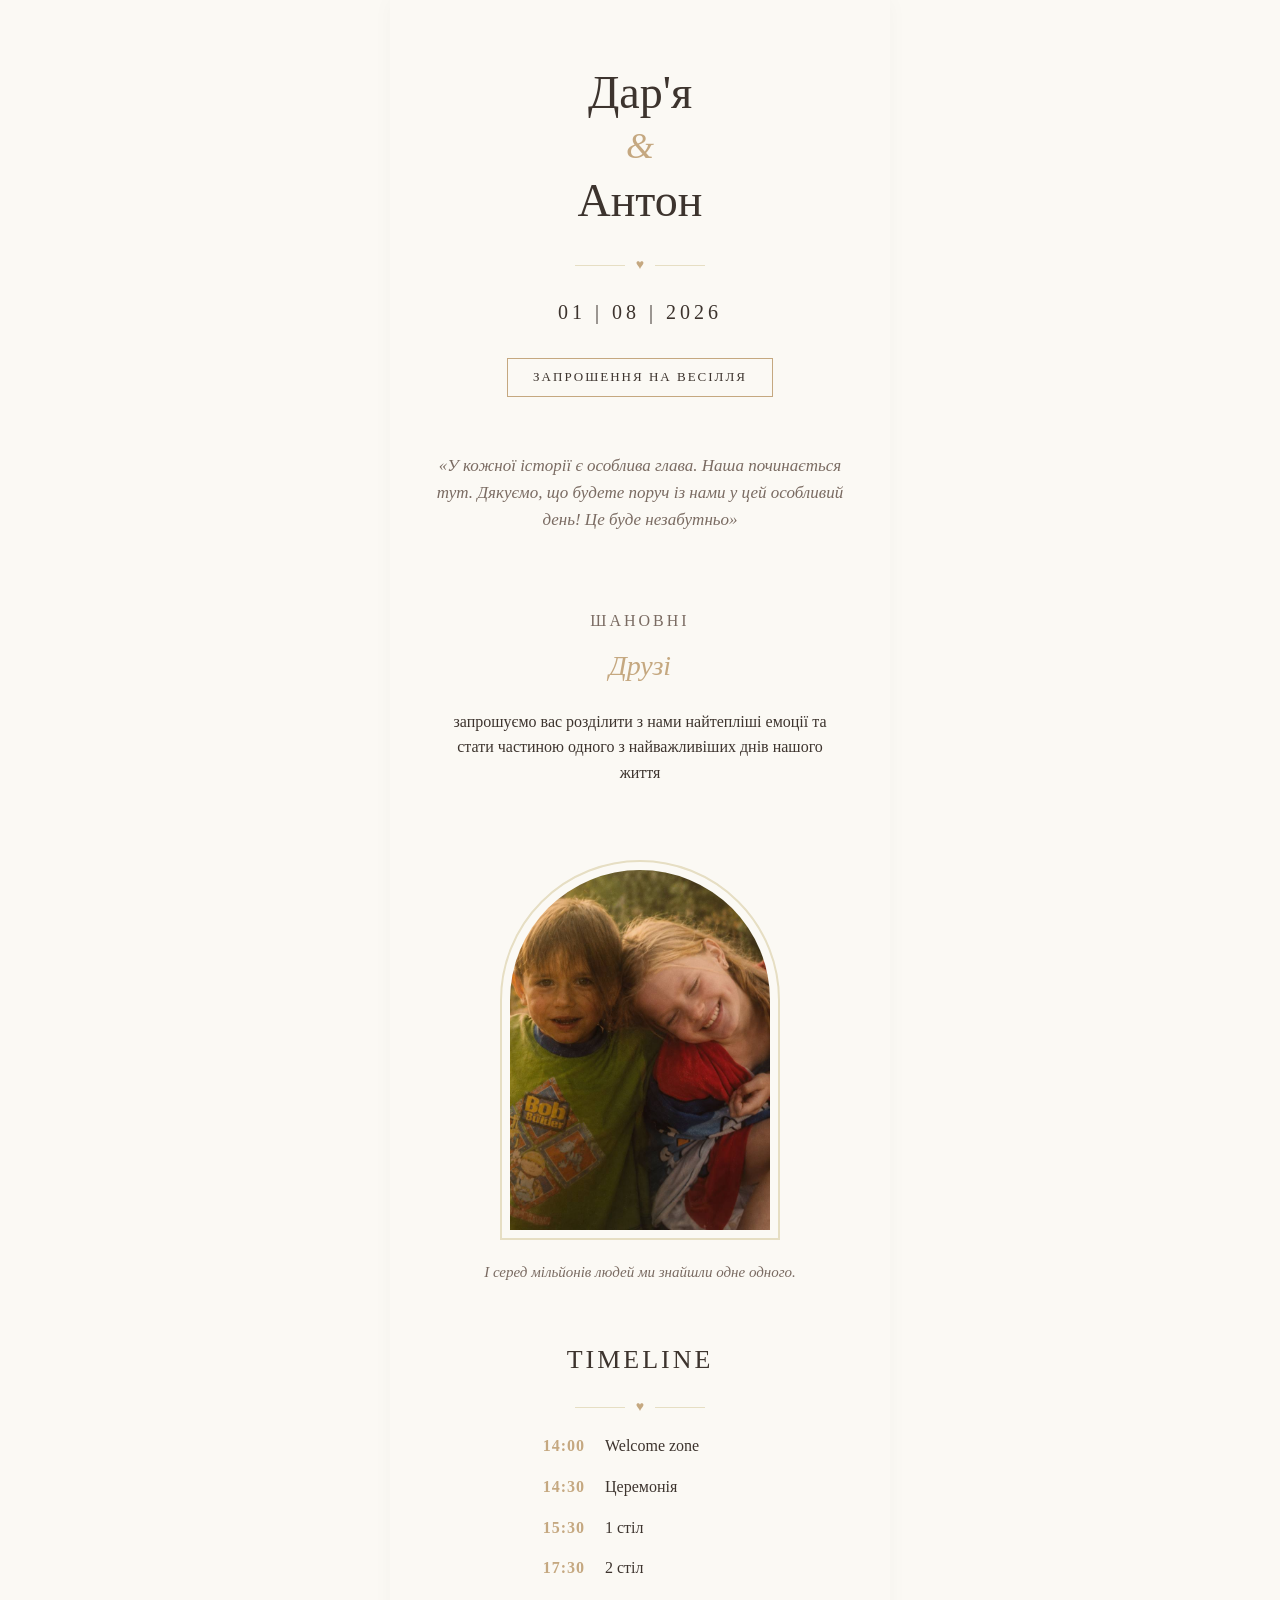
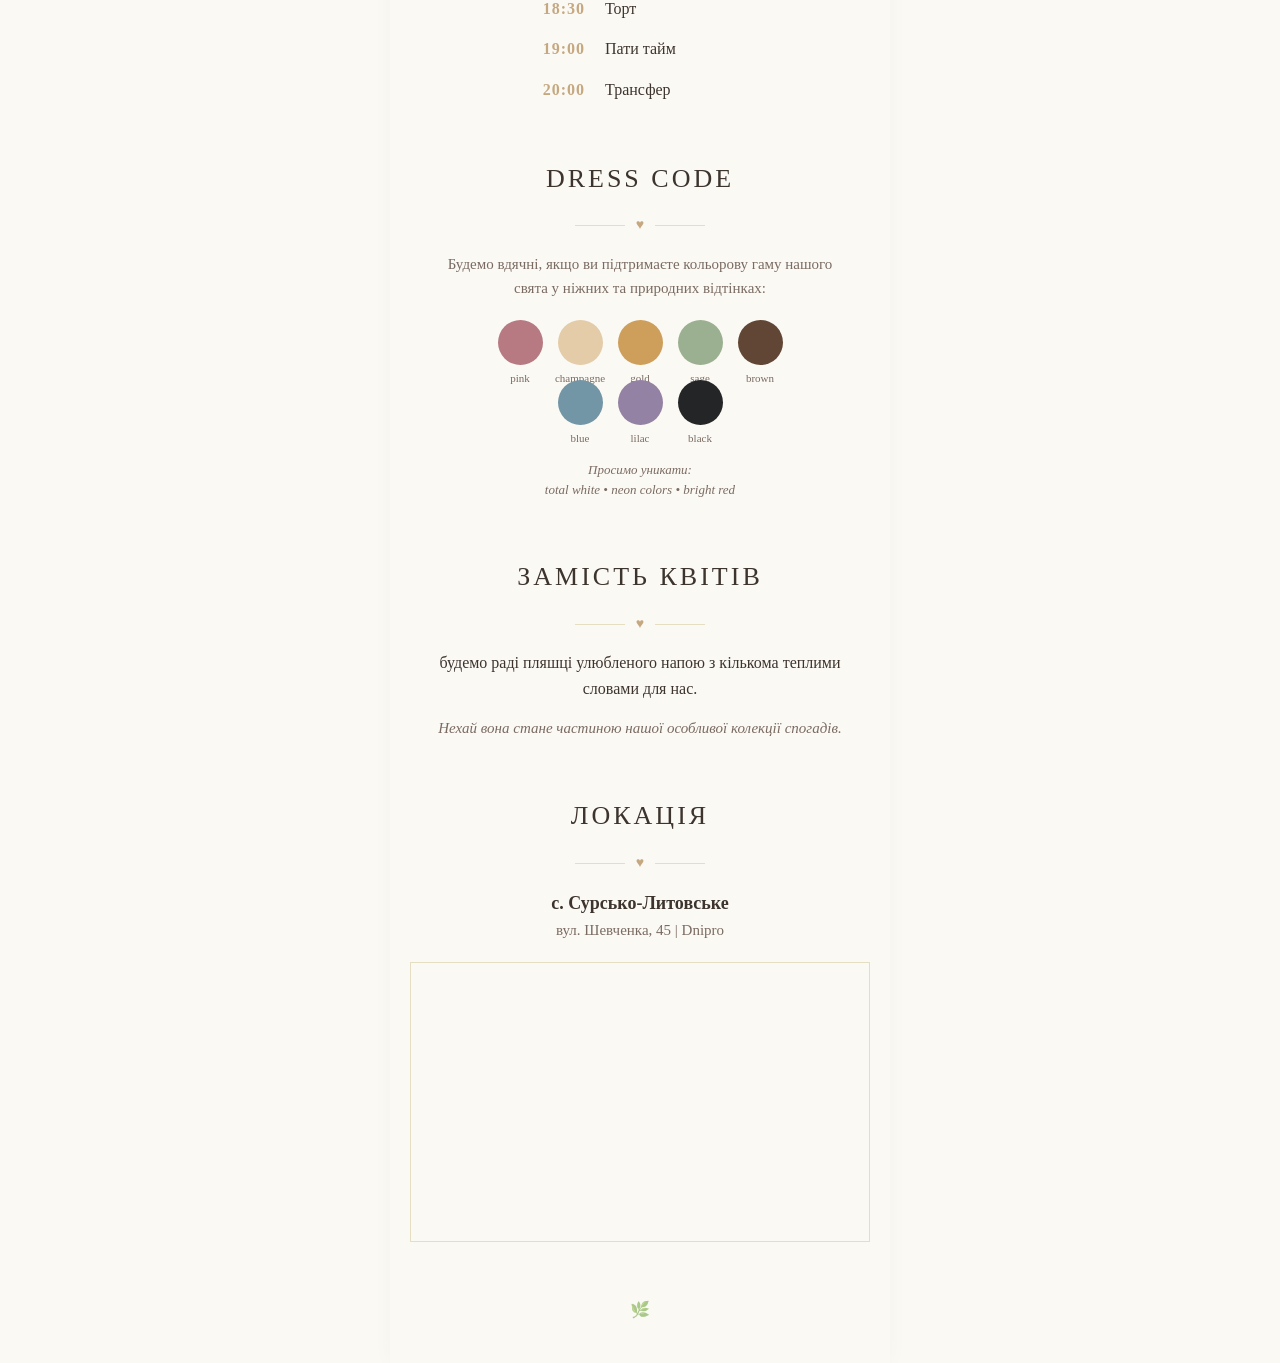
==== commit 11f8f6a7: "Update index.html" ====
--- a/index.html
+++ b/index.html
@@ -4,20 +4,13 @@
     <meta charset="UTF-8">
     <meta name="viewport" content="width=device-width, initial-scale=1.0">
     <title>Запрошення на весілля Дар'ї та Антона</title>
-    
-    <link rel="preconnect" href="https://fonts.googleapis.com">
-    <link rel="preconnect" href="https://fonts.gstatic.com" crossorigin>
-    <link href="https://fonts.googleapis.com/css2?family=Lora:ital,wght@0,400..700;1,400..700&family=Playfair+Display:ital,wght@0,400..900;1,400..900&display=swap" rel="stylesheet">
-
     <style>
-        /* ЦВЕТОВАЯ ПАЛИТРА И СТИЛИСТИКА ИЗ МАКЕТОВ */
         :root {
-            --bg-color: #FDFBF7; /* Благородный молочно-кремовый фон карточек */
-            --text-main: #3D2B1F; /* Глубокий шоколадно-коричневый для текста */
-            --accent-gold: #C5A059; /* Матовое золото для элементов декора */
-            --light-gold: rgba(197, 160, 89, 0.3);
-            --font-serif: 'Playfair Display', serif;
-            --font-body: 'Lora', serif;
+            --bg-color: #fbf9f4;
+            --main-text: #3d342e;
+            --accent-gold: #c5a880;
+            --light-gold: #e6dec3;
+            --sub-text: #7a6b62;
         }
 
         * {
@@ -27,597 +20,303 @@
         }
 
         body {
-            background-color: #EFEBE4; /* Мягкий фоновый цвет за пределами телефона */
-            color: var(--text-main);
-            font-family: var(--font-body);
+            font-family: 'Georgia', serif;
+            background-color: var(--bg-color);
+            color: var(--main-text);
             line-height: 1.6;
-        }
-
-        /* КОНТЕЙНЕР СМАРТФОНА (Вертикальная премиум-открытка) */
+            text-align: center;
+        }
+
+        /* Ограничитель по ширине, чтобы на телефонах и ПК выглядело как аккуратная карточка */
         .wrapper {
-            max-width: 480px;
+            max-width: 500px;
             margin: 0 auto;
-            background-color: var(--bg-color);
-            min-height: 100vh;
-            box-shadow: 0 0 50px rgba(90, 75, 65, 0.15);
+            background-color: #fbf9f4;
+            padding: 40px 20px;
             position: relative;
-        }
-
-        /* ДЕКОРАТИВНЫЕ ШЕЛКОВЫЕ СКЛАДКИ (Имитация ткани по углам из референсов) */
-        .silk-decor {
-            position: absolute;
-            width: 130px;
-            height: 130px;
-            opacity: 0.85;
-            pointer-events: none;
-            z-index: 10;
-            background-size: contain;
-            background-repeat: no-repeat;
-        }
-        /* В эти плейсхолдеры можно будет загрузить вырезанные кусочки шелка, если захотите */
-        .silk-top-left { top: 0; left: 0; border-top-left-radius: 20px; }
-        .silk-top-right { top: 0; right: 0; }
-
-        /* ОБЩИЕ СТИЛИ ДЛЯ СЕКЦИЙ */
+            box-shadow: 0 0 20px rgba(0,0,0,0.03);
+        }
+
         section {
-            padding: 55px 35px;
-            text-align: center;
+            margin-bottom: 55px;
             position: relative;
         }
 
+        h1 {
+            font-size: 42px;
+            font-weight: normal;
+            margin: 15px 0;
+            letter-spacing: 2px;
+        }
+
         h2 {
-            font-family: var(--font-serif);
-            font-size: 24px;
-            font-weight: 400;
+            font-size: 26px;
+            font-weight: normal;
             text-transform: uppercase;
             letter-spacing: 3px;
-            color: var(--text-main);
-            margin-bottom: 5px;
-        }
-
-        /* Изтонченные разделители с сердечком из оригинального макета */
+            margin-bottom: 10px;
+            color: var(--main-text);
+        }
+
+        .names-block {
+            font-size: 46px;
+            line-height: 1.2;
+            margin: 25px 0;
+        }
+
+        .ampersand {
+            font-style: italic;
+            color: var(--accent-gold);
+            font-size: 36px;
+            display: block;
+            margin: 5px 0;
+        }
+
+        .date-badge {
+            font-size: 20px;
+            letter-spacing: 4px;
+            margin: 20px 0;
+            color: var(--main-text);
+        }
+
+        .main-badge {
+            border: 1px solid var(--accent-gold);
+            display: inline-block;
+            padding: 8px 25px;
+            font-size: 13px;
+            text-transform: uppercase;
+            letter-spacing: 2px;
+            margin-top: 10px;
+        }
+
         .heart-divider {
+            color: var(--accent-gold);
+            font-size: 14px;
+            margin: 15px 0;
+            position: relative;
+        }
+        .heart-divider::before, .heart-divider::after {
+            content: "";
+            position: absolute;
+            top: 50%;
+            width: 50px;
+            height: 1px;
+            background-color: var(--light-gold);
+        }
+        .heart-divider::before { right: calc(50% + 15px); }
+        .heart-divider::after { left: calc(50% + 15px); }
+
+        /* Динамический блок приветствия гостей */
+        .guest-section {
+            padding: 20px 10px;
+        }
+        .guest-title {
+            font-size: 16px;
+            text-transform: uppercase;
+            letter-spacing: 3px;
+            color: var(--sub-text);
+            margin-bottom: 10px;
+        }
+        .guest-name {
+            font-size: 28px;
+            color: var(--accent-gold);
+            font-style: italic;
+            margin-bottom: 20px;
+            min-height: 35px;
+        }
+
+        /* Красивая свадебная арка для детского фото */
+        .photo-arch {
+            width: 280px;
+            height: 380px;
+            margin: 0 auto 20px auto;
+            border: 2px solid var(--light-gold);
+            border-top-left-radius: 150px;
+            border-top-right-radius: 150px;
+            padding: 8px;
+            box-sizing: border-box;
+        }
+
+        .photo-arch img {
+            width: 100%;
+            height: 100%;
+            object-fit: cover;
+            border-top-left-radius: 140px;
+            border-top-right-radius: 140px;
+        }
+
+        /* Таймлайн */
+        .timeline-item {
             display: flex;
             align-items: center;
             justify-content: center;
-            margin: 15px 0 25px 0;
-        }
-        .heart-divider::before, .heart-divider::after {
-            content: '';
-            width: 50px;
-            height: 1px;
-            background-color: var(--light-gold);
-        }
-        .heart-divider span {
+            margin: 15px 0;
+            font-size: 16px;
+        }
+        .time {
+            font-weight: bold;
             color: var(--accent-gold);
-            font-size: 10px;
-            margin: 0 10px;
-        }
-
-        /* Растительный золотой орнамент (веточка внизу секций) */
-        .branch-decor {
-            color: var(--accent-gold);
-            font-size: 20px;
-            margin-top: 25px;
-            letter-spacing: 2px;
-        }
-
-        /* 1. ОБЛОЖКА (на основе 1112.jpg) */
-        .hero {
-            padding: 90px 40px;
-            border: 1px solid var(--light-gold);
-            margin: 20px;
-            background: #fff;
-        }
-        .hero-names {
-            font-family: var(--font-serif);
-            font-size: 46px;
-            font-weight: 400;
-            line-height: 1.2;
-            margin: 15px 0;
-        }
-        .hero-names span {
-            font-size: 32px;
-            color: var(--accent-gold);
-            display: block;
-            margin: 5px 0;
-        }
-        .hero-date {
-            font-size: 18px;
-            letter-spacing: 4px;
-            margin: 20px 0;
-            display: inline-block;
-        }
-        .hero-badge {
-            border: 1px solid var(--accent-gold);
-            padding: 6px 20px;
-            font-size: 11px;
-            text-transform: uppercase;
-            letter-spacing: 3px;
-            display: inline-block;
-            margin-top: 10px;
-        }
-
-        /* 2. ИМЕННОЕ ПРИВЕТСТВИЕ (на основе 1111.jpg) */
-        .greeting-title {
-            font-family: var(--font-body);
-            font-size: 16px;
-            letter-spacing: 2px;
-            text-transform: uppercase;
-        }
-        .guest-name {
-            font-family: var(--font-serif);
-            font-size: 36px;
-            font-style: italic;
-            color: var(--accent-gold);
-            font-weight: 400;
-            margin: 10px 0 20px 0;
-        }
-
-        /* 3. ИСТОРИЯ + ДЕТСКОЕ ФОТО В АРКЕ (на основе 1113.jpg и 1117.jpg) */
-        .photo-section { background-color: #fff; }
-        
-        /* Та самая культовая свадебная арка */
-        .arch-frame {
-            width: 240px;
-            height: 340px;
-            margin: 0 auto 25px auto;
-            border: 1px solid var(--accent-gold);
-            border-radius: 120px 120px 0 0; /* Округление сверху */
-            padding: 7px;
-            box-shadow: 0 10px 25px rgba(0,0,0,0.03);
-        }
-        .arch-inside {
-            width: 100%;
-            height: 100%;
-            border-radius: 113px 113px 0 0;
-            overflow: hidden;
-            background-color: #EFEBE4;
-            position: relative;
-        }
-        .arch-inside img {
-            width: 100%;
-            height: 100%;
-            object-fit: cover;
-            filter: sepia(15%) contrast(102%); /* Легкий винтажный теплый фильтр */
-        }
-        .story-quote {
-            font-size: 16px;
-            font-style: italic;
-            color: #5A4B41;
-            padding: 0 15px;
-        }
-
-        /* 4. ТАЙМЛАЙН / ПРОГРАММА (на основе 1114.jpg) */
-        .timeline-container {
-            margin-top: 30px;
-            position: relative;
+            width: 60px;
+            text-align: right;
+            margin-right: 20px;
+            letter-spacing: 1px;
+        }
+        .event-desc {
             text-align: left;
-            padding-left: 45px;
-        }
-        .timeline-container::before {
-            content: '';
-            position: absolute;
-            left: 20px;
-            top: 5px;
-            bottom: 5px;
-            width: 1px;
-            background-color: var(--accent-gold);
-        }
-        .timeline-row {
-            position: relative;
-            margin-bottom: 30px;
-        }
-        .timeline-row::before {
-            content: '';
-            position: absolute;
-            left: -28px;
-            top: 6px;
-            width: 7px;
-            height: 7px;
-            background-color: var(--accent-gold);
-            border-radius: 50%;
-        }
-        .time {
-            font-family: var(--font-serif);
-            font-size: 16px;
-            font-weight: 600;
-            color: var(--text-main);
-            margin-right: 15px;
-            display: inline-block;
-            width: 50px;
-        }
-        .event-title {
-            font-size: 15px;
-            display: inline-block;
-            vertical-align: top;
-        }
-
-        /* 5. ДРЕСС-КОД С ОРИГИНАЛЬНОЙ ПАЛИТРОЙ (на основе 1114.jpg) */
-        .dress-code-section { background-color: #fff; }
-        .palette-grid {
+            width: 150px;
+            color: var(--main-text);
+        }
+
+        /* Дресс-код кружочки */
+        .color-palette {
             display: flex;
             justify-content: center;
-            gap: 14px;
             flex-wrap: wrap;
-            margin: 25px 0;
-        }
-        .color-ball {
-            text-align: center;
-            font-size: 11px;
-            text-transform: uppercase;
-            letter-spacing: 1px;
-            color: #8C7E74;
-        }
-        .color-preview {
-            width: 46px;
-            height: 46px;
+            gap: 15px;
+            margin: 20px 0;
+            max-width: 320px;
+            margin-left: auto;
+            margin-right: auto;
+        }
+        .color-circle {
+            width: 45px;
+            height: 45px;
             border-radius: 50%;
-            margin-bottom: 6px;
-            box-shadow: inset 0 2px 4px rgba(0,0,0,0.06);
-            border: 1px solid rgba(0,0,0,0.04);
-        }
-        .rules-text {
-            font-size: 13px;
-            color: #7A6B62;
-            line-height: 1.8;
-            margin-top: 15px;
-        }
-
-        /* 6. ЛОКАЦИЯ (на основе 1109.jpg) */
-        .address-text {
-            font-size: 18px;
-            margin-bottom: 5px;
-        }
-        .sub-address {
-            font-size: 14px;
-            color: #7A6B62;
-            margin-bottom: 20px;
-        }
-        .map-box {
-            width: 100%;
-            height: 240px;
-            border: 1px solid var(--light-gold);
-            margin-top: 15px;
-        }
-
-        /* ДЕТАЛИ / АЛКОГОЛЬ (на основе 1115.jpg) */
-        .details-section {
-            background-color: #fff;
-            font-size: 15px;
-        }
-
-        /* 7. ИНТЕРАКТИВНАЯ RSVP ФОРМА */
-        .rsvp-section {
-            border-top: 1px solid var(--light-gold);
-        }
-        form { text-align: left; margin-top: 10px; }
-        .form-item { margin-bottom: 20px; }
-        label {
-            display: block;
-            font-size: 12px;
-            text-transform: uppercase;
-            letter-spacing: 1px;
-            margin-bottom: 6px;
-            font-weight: 600;
-        }
-        input[type="text"], select {
-            width: 100%;
-            padding: 12px 14px;
-            border: 1px solid #DCD7CE;
-            background-color: #FCFAF7;
-            color: var(--text-main);
-            font-family: var(--font-body);
-            font-size: 15px;
-        }
-        input[type="text"]:focus, select:focus {
-            border-color: var(--accent-gold);
-            outline: none;
-            background-color: #fff;
-        }
-        .radio-list {
             display: flex;
             flex-direction: column;
-            gap: 10px;
-            margin-top: 5px;
-        }
-        .radio-item {
-            display: flex;
             align-items: center;
-            gap: 10px;
-            cursor: pointer;
-            font-size: 15px;
-        }
-        input[type="radio"], input[type="checkbox"] {
-            accent-color: var(--text-main);
-            width: 17px;
-            height: 17px;
-        }
-        
-        /* Плавная анимация появления поля имени спутника */
-        .hidden-input-block {
-            max-height: 0;
-            overflow: hidden;
-            opacity: 0;
-            transition: all 0.4s ease;
-        }
-        .hidden-input-block.open {
-            max-height: 100px;
-            opacity: 1;
+        }
+        .color-label {
+            font-size: 11px;
+            color: var(--sub-text);
+            margin-top: 50px;
+            text-transform: lowercase;
+        }
+
+        .avoid-text {
+            font-size: 13px;
+            color: var(--sub-text);
             margin-top: 15px;
-        }
-
-        .submit-button {
-            background-color: var(--text-main);
-            color: #fff;
-            border: none;
+            font-style: italic;
+        }
+
+        /* Карта */
+        .map-container {
             width: 100%;
-            padding: 15px;
-            font-family: var(--font-body);
-            font-size: 13px;
-            text-transform: uppercase;
-            letter-spacing: 2px;
-            cursor: pointer;
-            transition: background 0.3s;
-            margin-top: 10px;
-        }
-        .submit-button:hover { background-color: var(--accent-gold); }
-        
-        .status-message {
-            padding: 15px;
-            margin-top: 15px;
-            display: none;
-            text-align: center;
-            font-weight: 600;
-        }
-        .success { color: var(--accent-gold); }
-
-        .footer-text {
-            font-family: var(--font-serif);
-            font-style: italic;
-            font-size: 18px;
-            color: var(--accent-gold);
-            padding: 40px 0;
+            height: 280px;
+            border: 1px solid var(--light-gold);
+            margin-top: 20px;
+        }
+
+        .footer-leaf {
+            margin-top: 20px;
+            opacity: 0.5;
         }
     </style>
 </head>
 <body>
 
     <div class="wrapper">
-        <div class="silk-decor silk-top-left"></div>
-        <div class="silk-decor silk-top-right"></div>
-
-        <section style="padding-top: 40px; padding-bottom: 20px;">
-            <div class="hero">
-                <p style="text-transform: uppercase; letter-spacing: 3px; font-size: 11px; color: var(--accent-gold);">Запрошення</p>
-                <h1 class="hero-names">Дар'я<span>&</span>Антон</h1>
-                <div class="heart-divider"><span>♦</span></div>
-                <p class="hero-date">01 | 08 | 2026</p>
-                <br>
-                <div class="hero-badge">Запрошення на весілля</div>
+
+        <section>
+            <div class="names-block">
+                <div>Дар'я</div>
+                <span class="ampersand">&</span>
+                <div>Антон</div>
             </div>
-        </section>
-
-        <section style="padding-top: 20px;">
-            <p class="greeting-title">Шановні</p>
-            <h1 id="web-guest-name" class="guest-name">Друзі</h1>
-            <p style="font-size: 15px; padding: 0 10px;">запрошуємо вас розділити з нами найтепліші емоції та стати частиною одного з найважливіших днів нашого життя ✨</p>
-            <div class="branch-decor">🍃</div>
-        </section>
-
-        <section class="photo-section">
+            <div class="heart-divider"><span>♥</span></div>
+            <div class="date-badge">01 | 08 | 2026</div>
+            <div class="main-badge">Запрошення на весілля</div>
+        </section>
+
+        <section style="padding: 0 25px; font-style: italic; color: var(--sub-text); font-size: 17px;">
+            <p>«У кожної історії є особлива глава. Наша починається тут. Дякуємо, що будете поруч із нами у цей особливий день! Це буде незабутньо»</p>
+        </section>
+
+        <section class="guest-section">
+            <div class="guest-title">Шановні</div>
+            <div class="guest-name" id="guestName">Друзі</div>
+            <p style="font-size: 16px; padding: 0 20px;">запрошуємо вас розділити з нами найтепліші емоції та стати частиною одного з найважливіших днів нашого життя</p>
+        </section>
+
+        <section>
+            <div class="photo-arch">
+                <img src="1117.jpg" alt="Дар'я та Антон">
+            </div>
+            <p style="font-style: italic; font-size: 15px; color: var(--sub-text);">І серед мільйонів людей ми знайшли одне одного.</p>
+        </section>
+
+        <section>
+            <h2>Timeline</h2>
             <div class="heart-divider"><span>♥</span></div>
             
-            <div class="arch-frame">
-                <div class="arch-inside">
-                    <img src="1117.jpg" alt="Молодята в дитинстві">
-                </div>
-            </div>
-
-            <p class="story-quote">«У кожної історії є особлива глава. Наша починається тут. Дякую, що будете поруч із нами у цей особливый день!»</p>
-            <div class="branch-decor">🍃</div>
-        </section>
-
-        <section>
-            <h2>Timeline</h2>
-            <div class="heart-divider"><span>♥</span></div>
+            <div class="timeline-item"><div class="time">14:00</div><div class="event-desc">Welcome zone</div></div>
+            <div class="timeline-item"><div class="time">14:30</div><div class="event-desc">Церемонія</div></div>
+            <div class="timeline-item"><div class="time">15:30</div><div class="event-desc">1 стіл</div></div>
+            <div class="timeline-item"><div class="time">17:30</div><div class="event-desc">2 стіл</div></div>
+            <div class="timeline-item"><div class="time">18:30</div><div class="event-desc">Торт</div></div>
+            <div class="timeline-item"><div class="time">19:00</div><div class="event-desc">Пати тайм</div></div>
+            <div class="timeline-item"><div class="time">20:00</div><div class="event-desc">Трансфер</div></div>
+        </section>
+
+        <section>
+            <h2>Dress Code</h2>
+            <div class="heart-divider"><span>♥</span></div>
+            <p style="font-size: 15px; padding: 0 20px; color: var(--sub-text);">Будемо вдячні, якщо ви підтримаєте кольорову гаму нашого свята у ніжних та природних відтінках:</p>
             
-            <div class="timeline-container">
-                <div class="timeline-row"><span class="time">14:00</span><span class="event-title">Welcome zone</span></div>
-                <div class="timeline-row"><span class="time">14:30</span><span class="event-title">Церемонія</span></div>
-                <div class="timeline-row"><span class="time">15:30</span><span class="event-title">1 стіл</span></div>
-                <div class="timeline-row"><span class="time">17:30</span><span class="event-title">2 стіл</span></div>
-                <div class="timeline-row"><span class="time">18:30</span><span class="event-title">Торт</span></div>
-                <div class="timeline-row"><span class="time">19:00</span><span class="event-title">Пати тайм</span></div>
-                <div class="timeline-row"><span class="time">20:00</span><span class="event-title">Трансфер</span></div>
-            </div>
-        </section>
-
-        <section class="dress-code-section">
-            <h2>Dress Code</h2>
-            <div class="heart-divider"><span>♥</span></div>
-            <p style="font-size: 15px;">Будемо вдячні, якщо ви підтримаєте кольорову гаму нашого свята у ніжних та природних відтінках:</p>
-            
-            <div class="palette-grid">
-                <div class="color-ball"><div class="color-preview" style="background-color: #E8D3C7;"></div>pink</div>
-                <div class="color-ball"><div class="color-preview" style="background-color: #E2CEB1;"></div>champagne</div>
-                <div class="color-ball"><div class="color-preview" style="background-color: #C5A059;"></div>gold</div>
-                <div class="color-ball"><div class="color-preview" style="background-color: #A3B19B;"></div>sage</div>
-                <div class="color-ball"><div class="color-preview" style="background-color: #4A3E3D;"></div>brown</div>
-                <div class="color-ball"><div class="color-preview" style="background-color: #7B8CA3;"></div>blue</div>
-                <div class="color-ball"><div class="color-preview" style="background-color: #A293A7;"></div>lilac</div>
-                <div class="color-ball"><div class="color-preview" style="background-color: #222222;"></div>black</div>
+            <div class="color-palette">
+                <div class="color-circle" style="background-color: #b77a82;"><span class="color-label">pink</span></div>
+                <div class="color-circle" style="background-color: #e3cca7;"><span class="color-label">champagne</span></div>
+                <div class="color-circle" style="background-color: #cd9f5b;"><span class="color-label">gold</span></div>
+                <div class="color-circle" style="background-color: #9bb091;"><span class="color-label">sage</span></div>
+                <div class="color-circle" style="background-color: #614635;"><span class="color-label">brown</span></div>
+                <div class="color-circle" style="background-color: #7296a6;"><span class="color-label">blue</span></div>
+                <div class="color-circle" style="background-color: #9382a3;"><span class="color-label">lilac</span></div>
+                <div class="color-circle" style="background-color: #242526;"><span class="color-label">black</span></div>
             </div>
             
-            <p class="rules-text">
-                Просимо уникать:<br>
-                <strong>total white • neon colors • bright red</strong>
-            </p>
+            <p class="avoid-text" style="margin-top: 35px;">Просимо уникати:<br>total white • neon colors • bright red</p>
+        </section>
+
+        <section style="padding: 0 20px;">
+            <h2>Замість квітів</h2>
+            <div class="heart-divider"><span>♥</span></div>
+            <p style="font-size: 16px; margin-bottom: 15px;">будемо раді пляшці улюбленого напою з кількома теплими словами для нас.</p>
+            <p style="font-style: italic; color: var(--sub-text); font-size: 15px;">Нехай вона стане частиною нашої особливої колекції спогадів.</p>
         </section>
 
         <section>
             <h2>Локація</h2>
             <div class="heart-divider"><span>♥</span></div>
-            <p class="address-text" style="font-size: 18px; margin-bottom: 5px;">с. Сурсько-Литовське</p>
-            <p class="sub-address" style="font-size: 14px; color: #7A6B62; margin-bottom: 20px;">вул. Шевченка, 45 | Dnipro</p>
+            <p style="font-size: 18px; font-weight: bold;">с. Сурсько-Литовське</p>
+            <p style="font-size: 15px; color: var(--sub-text);">вул. Шевченка, 45 | Dnipro</p>
             
-            <div class="map-box" style="width: 100%; height: 260px; border: 1px solid var(--light-gold); margin-top: 15px;">
-                <iframe src="https://www.google.com/maps/embed?pb=!1m18!1m12!1m3!1d2650.7719601332453!2d34.93322197686535!3d48.33604323719946!2m3!1f0!2f0!3f0!3m2!1i1024!2i768!4f13.1!3m3!1m2!1s0x40dba54b1fef038b%3A0xc4eb09f30ea1ee56!2z0YPQuy4g0KjQtdCy0YfQtdC90LrQviwgNDUsINCh0YPRgNGB0LrQvi3Qm9C40YLQvtCy0YHQutC_0LUsINCU0L3QtdC_0YDQvtC_0LXRgtGA0L7QstGB0LrQsNGPINGDQsdC70LDRgdGC0YwsINCj0LrRgNCw0LjQvdCwLCA1MjAwNQ!5m2!1sru!2sde" 
-                        width="100%" 
-                        height="100%" 
-                        style="border:0;" 
-                        allowfullscreen="" 
-                        loading="lazy" 
-                        referrerpolicy="no-referrer-when-downgrade">
+            <div class="map-container">
+                <iframe 
+                    src="https://www.google.com/maps/embed?pb=!1m18!1m12!1m3!1d2651.4428054743283!2d34.93322197686523!3d48.35205563604082!2m3!1f0!2f0!3f0!3m2!1i1024!2i768!4f13.1!3m3!1m2!1s0x40dbca2c12140bb7%3A0x6b6c22d7cb761fa3!2z0YPQuy4g0KjQtdCy0YfQtdC90LrQviwgNDUsINCh0YPRgNGB0LrQvt9b0JvQuNGC0L7QstGB0LrQvtC1LCD0L3QtdC_0YDQvtC_0LXRgtGA0L7QstGB0LrQsNGPINC-0LHQu9Cw0YHRgtGMLCDQo9C60YDQsNC40L3QsCwgNDkwMDA!5e0!3m2!1sru!2sde!4v1716815000000!5m2!1sru!2sde" 
+                    width="100%" 
+                    height="100%" 
+                    style="border:0;" 
+                    allowfullscreen="" 
+                    loading="lazy" 
+                    referrerpolicy="no-referrer-when-downgrade">
                 </iframe>
             </div>
         </section>
 
-        <section class="details-section">
-            <h2>Замість квітів</h2>
-            <div class="heart-divider"><span>♥</span></div>
-            <p style="font-size: 15px; line-height: 1.7;">Будемо раді пляшці улюбленого напою з кількома теплими словами для нас. Нехай вона стане частиною нашої особливої колекції спогадів. 🥂</p>
-            <div class="branch-decor">🍃</div>
-        </section>
-
-        <section class="rsvp-section">
-            <h2>Підтвердження</h2>
-            <div class="heart-divider"><span>♥</span></div>
-            <p style="font-size: 14px; margin-bottom: 20px; color: #6E5F55;">Будь ласка, заповніть анкету гостя нижче:</p>
-            
-            <form id="wedding-rsvp-form" action="https://formspree.io/f/mbdbqron" method="POST">
-                <div class="form-item">
-                    <label>Ваше ім'я та прізвище</label>
-                    <input type="text" id="guest-name-input" name="Имя_Гостя" required placeholder="Марія Ковальчук">
-                </div>
-
-                <div class="form-item">
-                    <label>Чи зможете ви бути присутніми?</label>
-                    <div class="radio-list">
-                        <label class="radio-item">
-                            <input type="radio" name="Присутствие" value="Приду" checked required>
-                            <span>Так, із задоволенням!</span>
-                        </label>
-                        <label class="radio-item">
-                            <input type="radio" name="Присутствие" value="Не приду">
-                            <span>На жаль, не зможу</span>
-                        </label>
-                    </div>
-                </div>
-
-                <div class="form-item" id="plus-one-zone">
-                    <label class="radio-item">
-                        <input type="checkbox" id="plus-one-checkbox" name="Идет_с_парой" value="Да">
-                        <span>Я буду з парою (+1)</span>
-                    </label>
-                    
-                    <div class="hidden-input-block" id="partner-input-block">
-                        <label style="margin-top: 10px;">Ім'я та прізвище супутника</label>
-                        <input type="text" id="partner-name-input" name="Имя_Спутника" placeholder="Введіть ім'я вашої пари">
-                    </div>
-                </div>
-
-                <div class="form-item">
-                    <label>Ваші переваги в алкоголі</label>
-                    <select name="Алкоголь">
-                        <option value="Вино">Вино (червоне / біле)</option>
-                        <option value="Ігристе">Ігристе (Шампанське)</option>
-                        <option value="Міцні напої">Міцні напої (Віскі / Коньяк)</option>
-                        <option value="Безалкогольні">Не вживаю алкоголь</option>
-                    </select>
-                </div>
-
-                <button type="submit" id="submit-btn" class="submit-button">Надіслати відповідь</button>
-            </form>
-
-            <div id="success-alert" class="status-message success">Дякуємо! Вашу відповідь успішно збережено. ♥</div>
-        </section>
-
-        <section class="footer-text">
-            До зустрічі!
-        </section>
+        <div class="footer-leaf">🌿</div>
     </div>
 
     <script>
-        window.addEventListener('DOMContentLoaded', () => {
-            // Чтение имени гостя из адресной строки (?name=Марія+та+Валерій)
+        function getGuestName() {
             const urlParams = new URLSearchParams(window.location.search);
-            const guestName = urlParams.get('name');
-            
-            const titleElement = document.getElementById('web-guest-name');
-            const inputElement = document.getElementById('guest-name-input');
-
-            if (guestName) {
-                const formattedName = guestName.replace(/\+/g, ' ');
-                titleElement.innerText = formattedName;
-                inputElement.value = formattedName;
+            const name = urlParams.get('name');
+            if (name) {
+                // Заменяет плюсы или %20 на пробелы и выводит на экран
+                document.getElementById('guestName').innerText = name.replace(/\+/g, ' ');
             }
-
-            // Динамическое раскрытие блока "+1"
-            const plusOneCheckbox = document.getElementById('plus-one-checkbox');
-            const partnerBlock = document.getElementById('partner-input-block');
-            const partnerInput = document.getElementById('partner-name-input');
-            const statusRadios = document.querySelectorAll('input[name="Присутствие"]');
-            const plusOneZone = document.getElementById('plus-one-zone');
-
-            plusOneCheckbox.addEventListener('change', function() {
-                if (this.checked) {
-                    partnerBlock.classList.add('open');
-                    partnerInput.setAttribute('required', 'required');
-                } else {
-                    partnerBlock.classList.remove('open');
-                    partnerInput.removeAttribute('required');
-                    partnerInput.value = '';
-                }
-            });
-
-            // Если гость нажимает "Не приду" - прячем опцию выбора пары
-            statusRadios.forEach(radio => {
-                radio.addEventListener('change', function() {
-                    if (this.value === 'Не приду') {
-                        plusOneZone.style.display = 'none';
-                        plusOneCheckbox.checked = false;
-                        partnerBlock.classList.remove('open');
-                        partnerInput.removeAttribute('required');
-                        partnerInput.value = '';
-                    } else {
-                        plusOneZone.style.display = 'block';
-                    }
-                });
-            });
-
-            // Отправка формы без перезагрузки страницы (AJAX)
-            const form = document.getElementById('wedding-rsvp-form');
-            const submitBtn = document.getElementById('submit-btn');
-            const successAlert = document.getElementById('success-alert');
-
-            form.addEventListener('submit', function(e) {
-                e.preventDefault();
-                submitBtn.innerText = "Надсилання...";
-                submitBtn.disabled = true;
-
-                fetch(form.action, {
-                    method: form.method,
-                    body: new FormData(form),
-                    headers: { 'Accept': 'application/json' }
-                })
-                .then(response => {
-                    if (response.ok) {
-                        form.style.display = 'none';
-                        successAlert.style.display = 'block';
-                    } else {
-                        alert('Сталася помилка. Будь ласка, спробуйте ще раз.');
-                        submitBtn.innerText = "Надіслати відповідь";
-                        submitBtn.disabled = false;
-                    }
-                })
-                .catch(() => {
-                    alert('Помилка з\'єднання. Перевірте інтернет.');
-                    submitBtn.innerText = "Надіслати відповідь";
-                    submitBtn.disabled = false;
-                });
-            });
-        });
+        }
+        window.onload = getGuestName;
     </script>
 </body>
 </html>
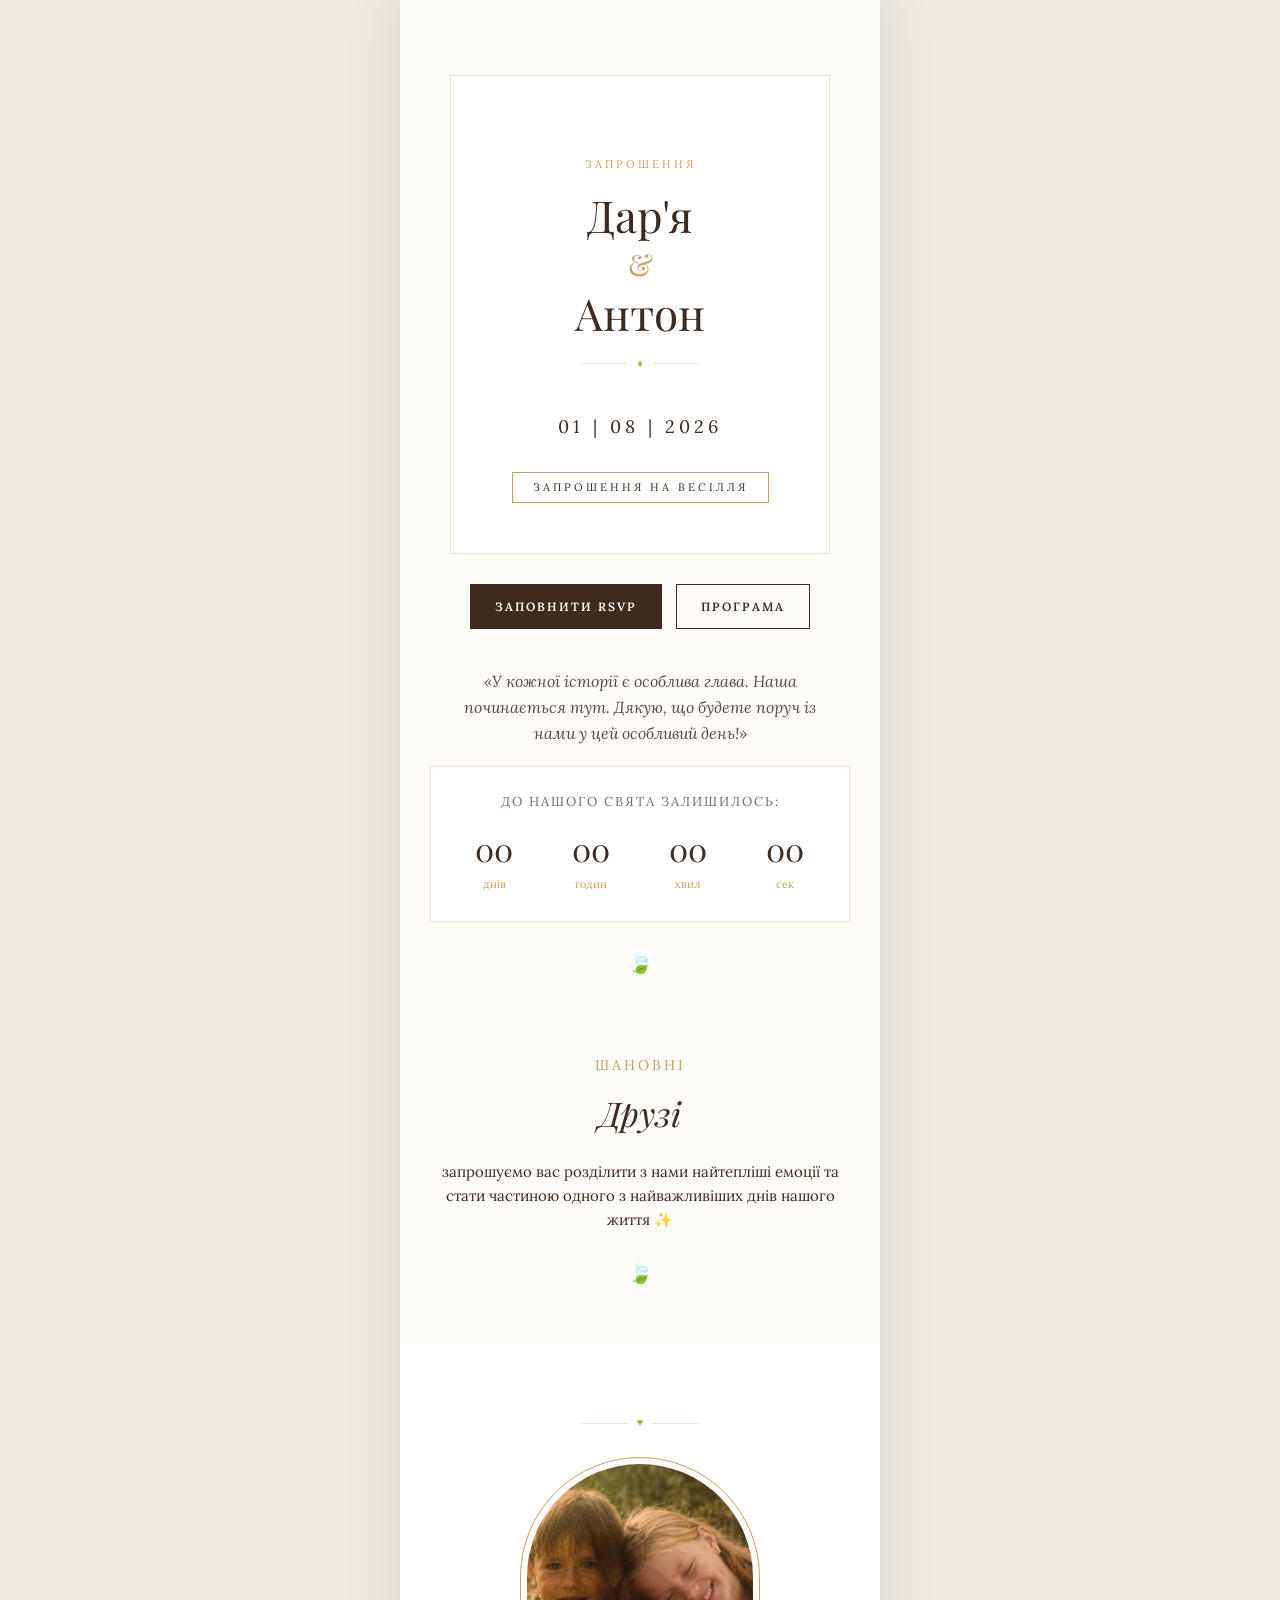
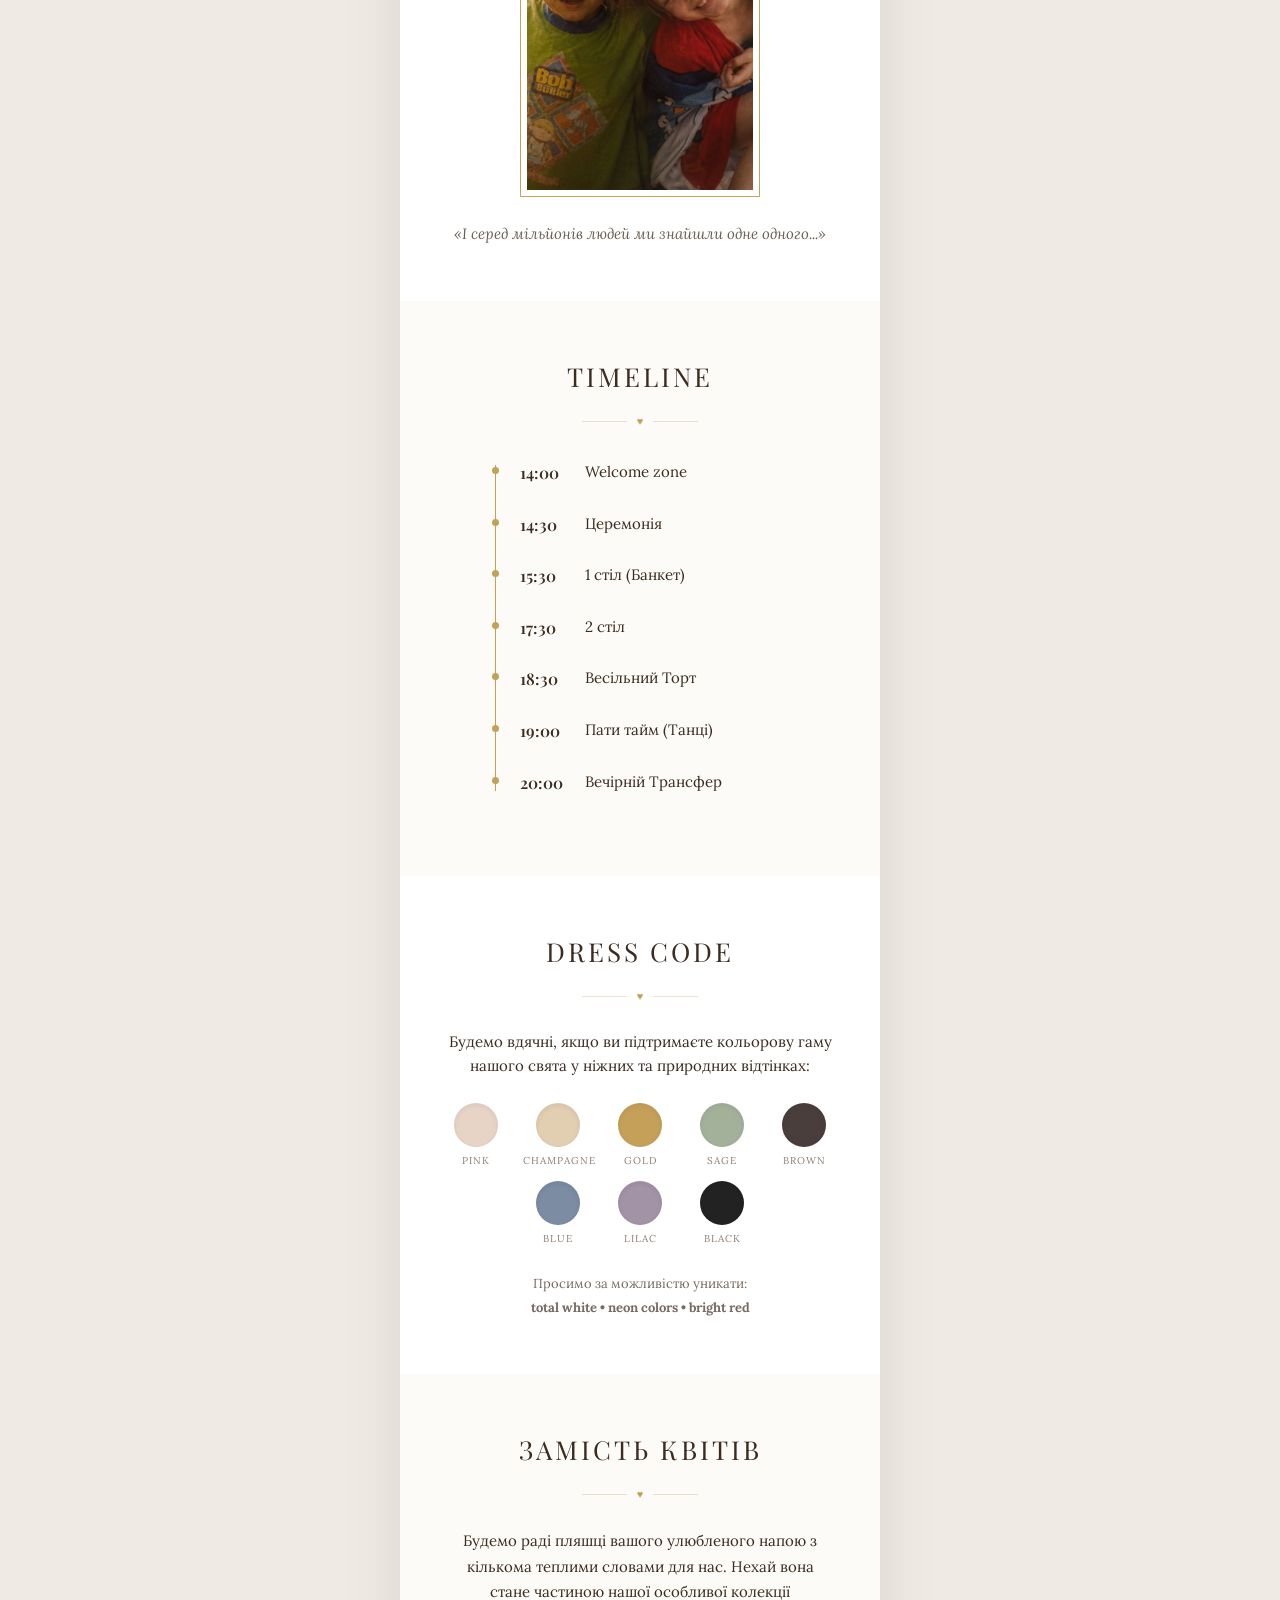
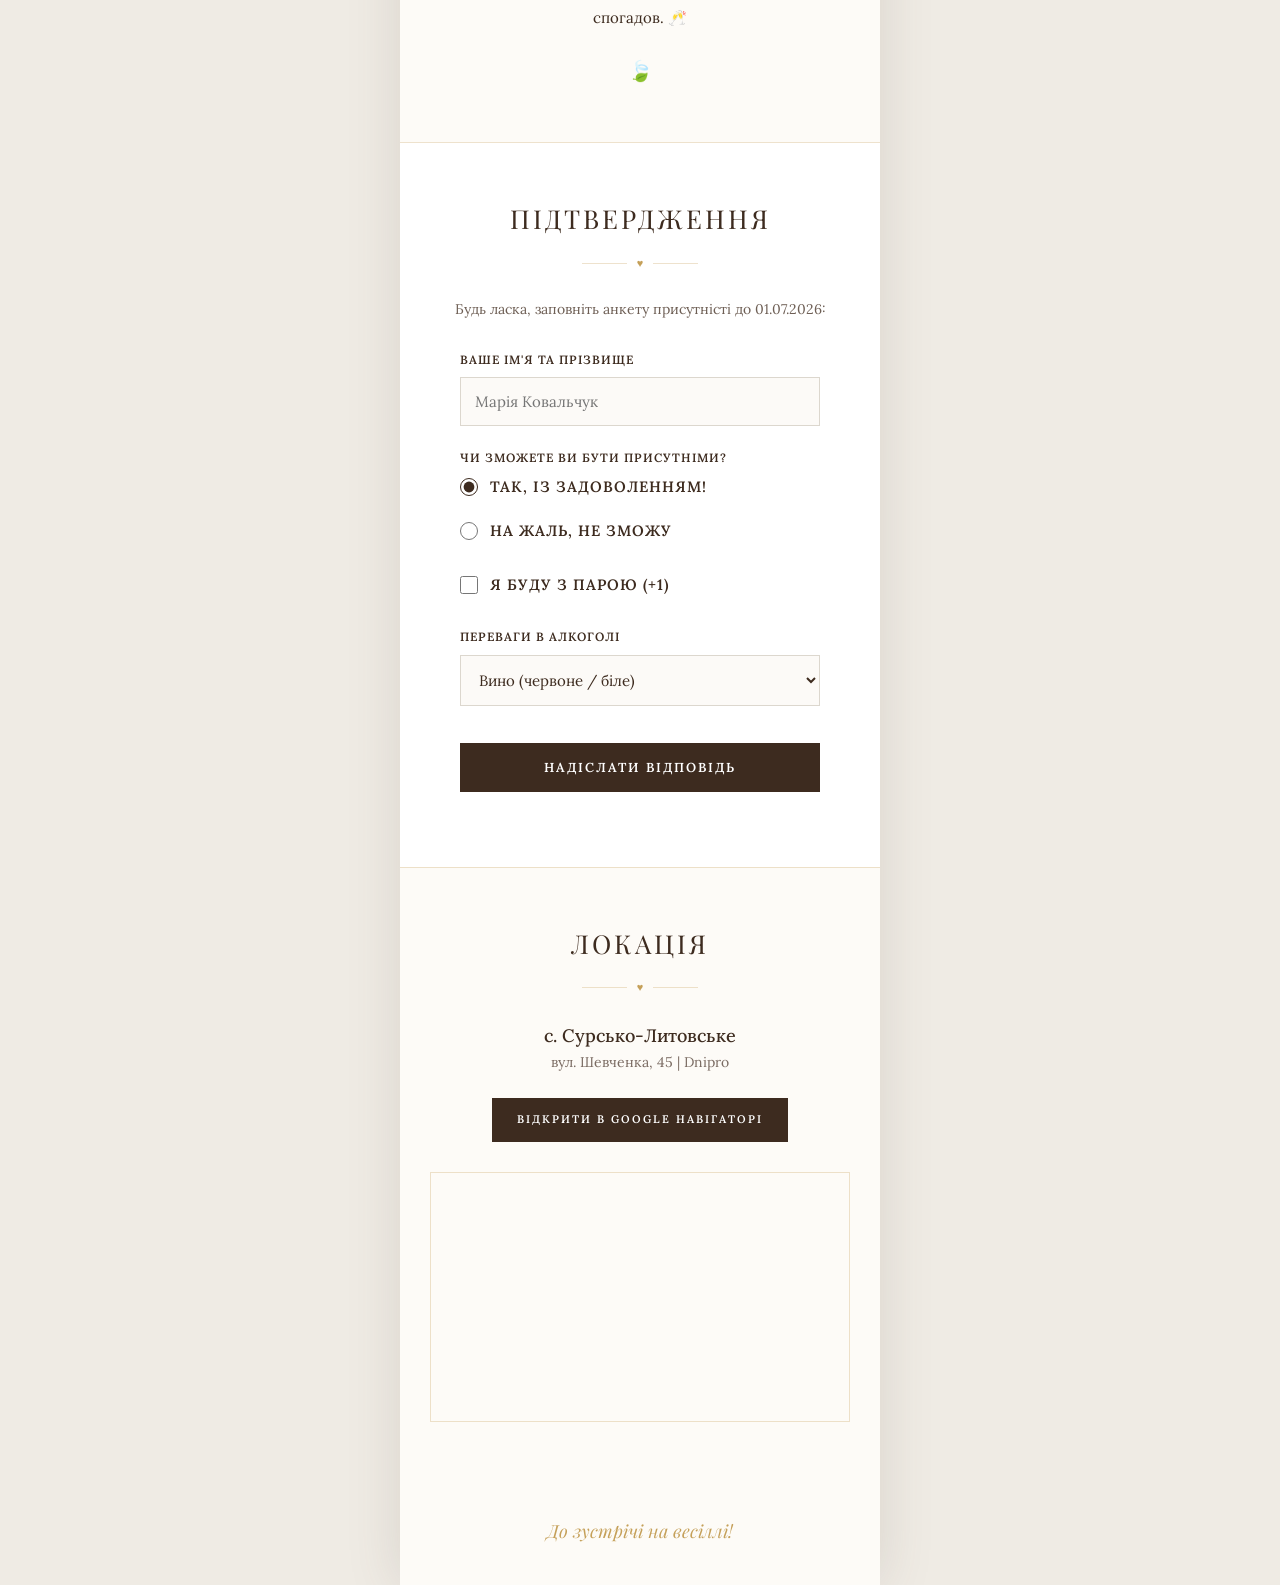
==== commit 6d84faf5: "Update index.html" ====
--- a/index.html
+++ b/index.html
@@ -4,213 +4,402 @@
     <meta charset="UTF-8">
     <meta name="viewport" content="width=device-width, initial-scale=1.0">
     <title>Запрошення на весілля Дар'ї та Антона</title>
+    
+    <link rel="preconnect" href="https://fonts.googleapis.com">
+    <link rel="preconnect" href="https://fonts.gstatic.com" crossorigin>
+    <link href="https://fonts.googleapis.com/css2?family=Lora:ital,wght@0,400..700;1,400..700&family=Playfair+Display:ital,wght@0,400..900;1,400..900&display=swap" rel="stylesheet">
+
     <style>
+        /* ГЛОБАЛЬНЫЕ НАСТРОЙКИ СТИЛЯ ИЗ МАКЕТОВ */
         :root {
-            --bg-color: #fbf9f4;
-            --main-text: #3d342e;
-            --accent-gold: #c5a880;
-            --light-gold: #e6dec3;
-            --sub-text: #7a6b62;
+            --bg-color: #FDFBF7;       /* Кремовый фон из макетов сестры */
+            --text-main: #3D2B1F;      /* Насыщенный шоколадный текст */
+            --accent-gold: #C5A059;   /* Матовое благородное золото */
+            --light-gold: rgba(197, 160, 89, 0.3);
+            --font-serif: 'Playfair Display', serif;
+            --font-body: 'Lora', serif;
         }
 
         * {
             box-sizing: border-box;
             margin: 0;
             padding: 0;
+            scroll-behavior: smooth; /* Плавный скролл к блокам по кнопкам */
         }
 
         body {
-            font-family: 'Georgia', serif;
+            background-color: #EFEBE4; /* Внешний фон (за пределами экрана телефона) */
+            color: var(--text-main);
+            font-family: var(--font-body);
+            line-height: 1.6;
+        }
+
+        /* КОНТЕЙНЕР СМАРТФОНА (Сайт оптимизирован под экраны мобильных устройств) */
+        .wrapper {
+            max-width: 480px;
+            margin: 0 auto;
             background-color: var(--bg-color);
-            color: var(--main-text);
-            line-height: 1.6;
+            min-height: 100vh;
+            box-shadow: 0 0 50px rgba(90, 75, 65, 0.15);
+            position: relative;
+        }
+
+        section {
+            padding: 55px 30px;
             text-align: center;
-        }
-
-        /* Ограничитель по ширине, чтобы на телефонах и ПК выглядело как аккуратная карточка */
-        .wrapper {
-            max-width: 500px;
-            margin: 0 auto;
-            background-color: #fbf9f4;
-            padding: 40px 20px;
             position: relative;
-            box-shadow: 0 0 20px rgba(0,0,0,0.03);
-        }
-
-        section {
-            margin-bottom: 55px;
-            position: relative;
-        }
-
-        h1 {
-            font-size: 42px;
-            font-weight: normal;
-            margin: 15px 0;
-            letter-spacing: 2px;
         }
 
         h2 {
+            font-family: var(--font-serif);
             font-size: 26px;
-            font-weight: normal;
+            font-weight: 400;
             text-transform: uppercase;
             letter-spacing: 3px;
-            margin-bottom: 10px;
-            color: var(--main-text);
-        }
-
-        .names-block {
-            font-size: 46px;
+            color: var(--text-main);
+        }
+
+        /* Элегантные разделители с ромбиком/сердечком из дизайна сестры */
+        .heart-divider {
+            display: flex;
+            align-items: center;
+            justify-content: center;
+            margin: 15px 0 25px 0;
+        }
+        .heart-divider::before, .heart-divider::after {
+            content: '';
+            width: 45px;
+            height: 1px;
+            background-color: var(--light-gold);
+        }
+        .heart-divider span {
+            color: var(--accent-gold);
+            font-size: 11px;
+            margin: 0 10px;
+        }
+
+        .branch-decor {
+            color: var(--accent-gold);
+            font-size: 20px;
+            margin-top: 25px;
+        }
+
+        /* 1. ОБЛОЖКА */
+        .hero {
+            padding: 80px 35px 50px 35px;
+            margin: 20px;
+            background: #ffffff;
+            border: 1px solid var(--light-gold);
+        }
+        .hero-names {
+            font-family: var(--font-serif);
+            font-size: 44px;
+            font-weight: 400;
             line-height: 1.2;
-            margin: 25px 0;
-        }
-
-        .ampersand {
-            font-style: italic;
+            margin: 15px 0;
+        }
+        .hero-names span {
+            font-size: 30px;
             color: var(--accent-gold);
-            font-size: 36px;
             display: block;
             margin: 5px 0;
         }
-
-        .date-badge {
-            font-size: 20px;
+        .hero-date {
+            font-size: 18px;
             letter-spacing: 4px;
-            margin: 20px 0;
-            color: var(--main-text);
-        }
-
-        .main-badge {
+            margin: 15px 0;
+            display: inline-block;
+        }
+        .hero-badge {
             border: 1px solid var(--accent-gold);
+            padding: 6px 20px;
+            font-size: 11px;
+            text-transform: uppercase;
+            letter-spacing: 3px;
             display: inline-block;
-            padding: 8px 25px;
+            margin-top: 15px;
+        }
+
+        /* ИНТЕРАКТИВНЫЕ КНОПКИ ДЕЙСТВИЯ */
+        .btn-action {
+            display: inline-block;
+            padding: 12px 24px;
+            background-color: transparent;
+            border: 1px solid var(--text-main);
+            color: var(--text-main);
+            text-decoration: none;
+            font-size: 12px;
+            text-transform: uppercase;
+            letter-spacing: 2px;
+            margin: 10px 5px;
+            transition: all 0.3s ease;
+            font-weight: 600;
+            cursor: pointer;
+        }
+        .btn-action:hover {
+            background-color: var(--text-main);
+            color: #ffffff;
+        }
+        .btn-primary {
+            background-color: var(--text-main);
+            color: #ffffff;
+        }
+        .btn-primary:hover {
+            background-color: var(--accent-gold);
+            border-color: var(--accent-gold);
+        }
+
+        /* 2. ИНТЕРАКТИВНЫЙ ТАЙМЕР ОБРАТНОГО ОТСЧЕТА */
+        .timer-container {
+            background-color: #ffffff;
+            border: 1px solid var(--light-gold);
+            padding: 25px 15px;
+            margin: 20px auto;
+            max-width: 100%;
+        }
+        .timer-title {
             font-size: 13px;
             text-transform: uppercase;
             letter-spacing: 2px;
-            margin-top: 10px;
-        }
-
-        .heart-divider {
+            margin-bottom: 20px;
+            color: #7A6B62;
+        }
+        .timer-display {
+            display: flex;
+            justify-content: space-around;
+        }
+        .timer-unit {
+            text-align: center;
+            width: 22%;
+        }
+        .timer-val {
+            font-family: var(--font-serif);
+            font-size: 32px;
+            font-weight: 400;
+            color: var(--text-main);
+            display: block;
+            line-height: 1;
+            margin-bottom: 5px;
+        }
+        .timer-lbl {
+            font-size: 11px;
             color: var(--accent-gold);
+            text-transform: lowercase;
+        }
+
+        /* 3. ИМЕННОЕ ПРИВЕТСТВИЕ */
+        .greeting-title {
             font-size: 14px;
-            margin: 15px 0;
-            position: relative;
-        }
-        .heart-divider::before, .heart-divider::after {
-            content: "";
-            position: absolute;
-            top: 50%;
-            width: 50px;
-            height: 1px;
-            background-color: var(--light-gold);
-        }
-        .heart-divider::before { right: calc(50% + 15px); }
-        .heart-divider::after { left: calc(50% + 15px); }
-
-        /* Динамический блок приветствия гостей */
-        .guest-section {
-            padding: 20px 10px;
-        }
-        .guest-title {
-            font-size: 16px;
+            letter-spacing: 3px;
             text-transform: uppercase;
-            letter-spacing: 3px;
-            color: var(--sub-text);
-            margin-bottom: 10px;
+            color: var(--accent-gold);
         }
         .guest-name {
-            font-size: 28px;
-            color: var(--accent-gold);
+            font-family: var(--font-serif);
+            font-size: 34px;
             font-style: italic;
-            margin-bottom: 20px;
-            min-height: 35px;
-        }
-
-        /* Красивая свадебная арка для детского фото */
-        .photo-arch {
-            width: 280px;
-            height: 380px;
-            margin: 0 auto 20px auto;
-            border: 2px solid var(--light-gold);
-            border-top-left-radius: 150px;
-            border-top-right-radius: 150px;
-            padding: 8px;
-            box-sizing: border-box;
-        }
-
-        .photo-arch img {
+            color: var(--text-main);
+            font-weight: 400;
+            margin: 10px 0 20px 0;
+        }
+
+        /* 4. АРКА С ФОТО МОЛОДОЖЕНОВ */
+        .photo-section { background-color: #ffffff; }
+        .arch-frame {
+            width: 240px;
+            height: 340px;
+            margin: 0 auto 25px auto;
+            border: 1px solid var(--accent-gold);
+            border-radius: 120px 120px 0 0;
+            padding: 6px;
+        }
+        .arch-inside {
+            width: 100%;
+            height: 100%;
+            border-radius: 114px 114px 0 0;
+            overflow: hidden;
+            background-color: #EFEBE4;
+        }
+        .arch-inside img {
             width: 100%;
             height: 100%;
             object-fit: cover;
-            border-top-left-radius: 140px;
-            border-top-right-radius: 140px;
-        }
-
-        /* Таймлайн */
-        .timeline-item {
-            display: flex;
-            align-items: center;
-            justify-content: center;
-            margin: 15px 0;
-            font-size: 16px;
-        }
-        .time {
-            font-weight: bold;
-            color: var(--accent-gold);
-            width: 60px;
-            text-align: right;
-            margin-right: 20px;
-            letter-spacing: 1px;
-        }
-        .event-desc {
+        }
+
+        /* 5. ТАЙМЛАЙН ПРОГРАММЫ */
+        .timeline-container {
+            margin-top: 30px;
+            position: relative;
             text-align: left;
-            width: 150px;
-            color: var(--main-text);
-        }
-
-        /* Дресс-код кружочки */
-        .color-palette {
-            display: flex;
-            justify-content: center;
-            flex-wrap: wrap;
-            gap: 15px;
-            margin: 20px 0;
+            padding-left: 40px;
             max-width: 320px;
             margin-left: auto;
             margin-right: auto;
         }
-        .color-circle {
-            width: 45px;
-            height: 45px;
+        .timeline-container::before {
+            content: '';
+            position: absolute;
+            left: 15px;
+            top: 5px;
+            bottom: 5px;
+            width: 1px;
+            background-color: var(--accent-gold);
+        }
+        .timeline-row {
+            position: relative;
+            margin-bottom: 25px;
+        }
+        .timeline-row::before {
+            content: '';
+            position: absolute;
+            left: -28px;
+            top: 7px;
+            width: 7px;
+            height: 7px;
+            background-color: var(--accent-gold);
             border-radius: 50%;
+        }
+        .time {
+            font-family: var(--font-serif);
+            font-size: 16px;
+            font-weight: 600;
+            color: var(--text-main);
+            margin-right: 15px;
+            display: inline-block;
+            width: 50px;
+        }
+        .event-title {
+            font-size: 15px;
+            display: inline-block;
+            vertical-align: top;
+        }
+
+        /* 6. ДРЕСС-КОД И ПАЛИТРА */
+        .dress-code-section { background-color: #ffffff; }
+        .palette-grid {
+            display: flex;
+            justify-content: center;
+            gap: 12px;
+            flex-wrap: wrap;
+            margin: 25px 0;
+        }
+        .color-ball {
+            text-align: center;
+            font-size: 10px;
+            text-transform: uppercase;
+            letter-spacing: 1px;
+            color: #8C7E74;
+            width: 70px;
+        }
+        .color-preview {
+            width: 44px;
+            height: 44px;
+            border-radius: 50%;
+            margin: 0 auto 6px auto;
+            box-shadow: inset 0 2px 4px rgba(0,0,0,0.05);
+            border: 1px solid rgba(0,0,0,0.04);
+        }
+
+        /* 7. ЖИВАЯ АНКЕТА RSVP */
+        .rsvp-section {
+            border-top: 1px solid var(--light-gold);
+            background-color: #ffffff;
+        }
+        .rsvp-box {
+            text-align: left;
+            max-width: 380px;
+            margin: 0 auto;
+            padding: 20px 10px;
+        }
+        .form-item { margin-bottom: 22px; }
+        label {
+            display: block;
+            font-size: 12px;
+            text-transform: uppercase;
+            letter-spacing: 1px;
+            margin-bottom: 8px;
+            font-weight: 600;
+        }
+        input[type="text"], select {
+            width: 100%;
+            padding: 14px;
+            border: 1px solid #DCD7CE;
+            background-color: #FCFAF7;
+            color: var(--text-main);
+            font-family: var(--font-body);
+            font-size: 15px;
+            outline: none;
+        }
+        input[type="text"]:focus, select:focus {
+            border-color: var(--accent-gold);
+            background-color: #fff;
+        }
+        .radio-list {
             display: flex;
             flex-direction: column;
+            gap: 12px;
+            margin-top: 5px;
+        }
+        .radio-item {
+            display: flex;
             align-items: center;
-        }
-        .color-label {
-            font-size: 11px;
-            color: var(--sub-text);
-            margin-top: 50px;
-            text-transform: lowercase;
-        }
-
-        .avoid-text {
+            gap: 12px;
+            cursor: pointer;
+            font-size: 15px;
+        }
+        input[type="radio"], input[type="checkbox"] {
+            accent-color: var(--text-main);
+            width: 18px;
+            height: 18px;
+            cursor: pointer;
+        }
+        
+        /* Плавная анимация раскрытия имени спутника (+1) */
+        .hidden-input-block {
+            max-height: 0;
+            overflow: hidden;
+            opacity: 0;
+            transition: all 0.4s cubic-bezier(0.4, 0, 0.2, 1);
+        }
+        .hidden-input-block.open {
+            max-height: 110px;
+            opacity: 1;
+            margin-top: 15px;
+        }
+
+        .submit-button {
+            background-color: var(--text-main);
+            color: #ffffff;
+            border: none;
+            width: 100%;
+            padding: 16px;
+            font-family: var(--font-body);
             font-size: 13px;
-            color: var(--sub-text);
+            text-transform: uppercase;
+            letter-spacing: 2px;
+            cursor: pointer;
+            transition: background 0.3s;
             margin-top: 15px;
-            font-style: italic;
-        }
-
-        /* Карта */
-        .map-container {
+            font-weight: 600;
+        }
+        .submit-button:hover { background-color: var(--accent-gold); }
+        
+        .status-message {
+            padding: 20px;
+            margin-top: 15px;
+            display: none;
+            text-align: center;
+            font-weight: 600;
+            color: var(--accent-gold);
+            border: 1px dashed var(--accent-gold);
+        }
+
+        /* 8. ЛОКАЦИЯ */
+        .map-box {
             width: 100%;
-            height: 280px;
+            height: 250px;
             border: 1px solid var(--light-gold);
             margin-top: 20px;
-        }
-
-        .footer-leaf {
-            margin-top: 20px;
-            opacity: 0.5;
         }
     </style>
 </head>
@@ -218,105 +407,295 @@
 
     <div class="wrapper">
 
-        <section>
-            <div class="names-block">
-                <div>Дар'я</div>
-                <span class="ampersand">&</span>
-                <div>Антон</div>
+        <section style="padding-bottom: 20px;">
+            <div class="hero">
+                <p style="text-transform: uppercase; letter-spacing: 3px; font-size: 11px; color: var(--accent-gold);">Запрошення</p>
+                <h1 class="hero-names">Дар'я<span>&</span>Антон</h1>
+                <div class="heart-divider"><span>♦</span></div>
+                <p class="hero-date">01 | 08 | 2026</p>
+                <br>
+                <div class="hero-badge">Запрошення на весілля</div>
             </div>
+            
+            <div style="margin-top: 15px;">
+                <a href="#rsvp-section" class="btn-action btn-primary">Заповнити RSVP</a>
+                <a href="#timeline-section" class="btn-action">Програма</a>
+            </div>
+        </section>
+
+        <section style="padding-top: 10px;">
+            <p style="font-style: italic; max-width: 380px; margin: 0 auto; color: #5A4B41;">
+                «У кожної історії є особлива глава. Наша починається тут. Дякую, що будете поруч із нами у цей особливий день!»
+            </p>
+            
+            <div class="timer-container">
+                <div class="timer-title">До нашого свята залишилось:</div>
+                <div class="timer-display">
+                    <div class="timer-unit">
+                        <span class="timer-val" id="days">00</span>
+                        <span class="timer-lbl">днів</span>
+                    </div>
+                    <div class="timer-unit">
+                        <span class="timer-val" id="hours">00</span>
+                        <span class="timer-lbl">годин</span>
+                    </div>
+                    <div class="timer-unit">
+                        <span class="timer-val" id="mins">00</span>
+                        <span class="timer-lbl">хвил</span>
+                    </div>
+                    <div class="timer-unit">
+                        <span class="timer-val" id="secs">00</span>
+                        <span class="timer-lbl">сек</span>
+                    </div>
+                </div>
+            </div>
+            <div class="branch-decor">🍃</div>
+        </section>
+
+        <section style="padding-top: 20px;">
+            <p class="greeting-title">Шановні</p>
+            <h1 id="web-guest-name" class="guest-name">Друзі</h1>
+            <p style="font-size: 15px; padding: 0 10px;">запрошуємо вас розділити з нами найтепліші емоції та стати частиною одного з найважливіших днів нашого життя ✨</p>
+            <div class="branch-decor">🍃</div>
+        </section>
+
+        <section class="photo-section">
             <div class="heart-divider"><span>♥</span></div>
-            <div class="date-badge">01 | 08 | 2026</div>
-            <div class="main-badge">Запрошення на весілля</div>
-        </section>
-
-        <section style="padding: 0 25px; font-style: italic; color: var(--sub-text); font-size: 17px;">
-            <p>«У кожної історії є особлива глава. Наша починається тут. Дякуємо, що будете поруч із нами у цей особливий день! Це буде незабутньо»</p>
-        </section>
-
-        <section class="guest-section">
-            <div class="guest-title">Шановні</div>
-            <div class="guest-name" id="guestName">Друзі</div>
-            <p style="font-size: 16px; padding: 0 20px;">запрошуємо вас розділити з нами найтепліші емоції та стати частиною одного з найважливіших днів нашого життя</p>
-        </section>
-
-        <section>
-            <div class="photo-arch">
-                <img src="1117.jpg" alt="Дар'я та Антон">
+            <div class="arch-frame">
+                <div class="arch-inside">
+                    <img src="1117.jpg" alt="Молодята">
+                </div>
             </div>
-            <p style="font-style: italic; font-size: 15px; color: var(--sub-text);">І серед мільйонів людей ми знайшли одне одного.</p>
-        </section>
-
-        <section>
+            <p style="font-size: 15px; font-style: italic; color: #6E5F55;">«І серед мільйонів людей ми знайшли одне одного...»</p>
+        </section>
+
+        <section id="timeline-section">
             <h2>Timeline</h2>
             <div class="heart-divider"><span>♥</span></div>
             
-            <div class="timeline-item"><div class="time">14:00</div><div class="event-desc">Welcome zone</div></div>
-            <div class="timeline-item"><div class="time">14:30</div><div class="event-desc">Церемонія</div></div>
-            <div class="timeline-item"><div class="time">15:30</div><div class="event-desc">1 стіл</div></div>
-            <div class="timeline-item"><div class="time">17:30</div><div class="event-desc">2 стіл</div></div>
-            <div class="timeline-item"><div class="time">18:30</div><div class="event-desc">Торт</div></div>
-            <div class="timeline-item"><div class="time">19:00</div><div class="event-desc">Пати тайм</div></div>
-            <div class="timeline-item"><div class="time">20:00</div><div class="event-desc">Трансфер</div></div>
-        </section>
-
-        <section>
+            <div class="timeline-container">
+                <div class="timeline-row"><span class="time">14:00</span><span class="event-title">Welcome zone</span></div>
+                <div class="timeline-row"><span class="time">14:30</span><span class="event-title">Церемонія</span></div>
+                <div class="timeline-row"><span class="time">15:30</span><span class="event-title">1 стіл (Банкет)</span></div>
+                <div class="timeline-row"><span class="time">17:30</span><span class="event-title">2 стіл</span></div>
+                <div class="timeline-row"><span class="time">18:30</span><span class="event-title">Весільний Торт</span></div>
+                <div class="timeline-row"><span class="time">19:00</span><span class="event-title">Пати тайм (Танці)</span></div>
+                <div class="timeline-row"><span class="time">20:00</span><span class="event-title">Вечірній Трансфер</span></div>
+            </div>
+        </section>
+
+        <section class="dress-code-section">
             <h2>Dress Code</h2>
             <div class="heart-divider"><span>♥</span></div>
-            <p style="font-size: 15px; padding: 0 20px; color: var(--sub-text);">Будемо вдячні, якщо ви підтримаєте кольорову гаму нашого свята у ніжних та природних відтінках:</p>
+            <p style="font-size: 15px;">Будемо вдячні, якщо ви підтримаєте кольорову гаму нашого свята у ніжних та природних відтінках:</p>
             
-            <div class="color-palette">
-                <div class="color-circle" style="background-color: #b77a82;"><span class="color-label">pink</span></div>
-                <div class="color-circle" style="background-color: #e3cca7;"><span class="color-label">champagne</span></div>
-                <div class="color-circle" style="background-color: #cd9f5b;"><span class="color-label">gold</span></div>
-                <div class="color-circle" style="background-color: #9bb091;"><span class="color-label">sage</span></div>
-                <div class="color-circle" style="background-color: #614635;"><span class="color-label">brown</span></div>
-                <div class="color-circle" style="background-color: #7296a6;"><span class="color-label">blue</span></div>
-                <div class="color-circle" style="background-color: #9382a3;"><span class="color-label">lilac</span></div>
-                <div class="color-circle" style="background-color: #242526;"><span class="color-label">black</span></div>
+            <div class="palette-grid">
+                <div class="color-ball"><div class="color-preview" style="background-color: #E8D3C7;"></div>pink</div>
+                <div class="color-ball"><div class="color-preview" style="background-color: #E2CEB1;"></div>champagne</div>
+                <div class="color-ball"><div class="color-preview" style="background-color: #C5A059;"></div>gold</div>
+                <div class="color-ball"><div class="color-preview" style="background-color: #A3B19B;"></div>sage</div>
+                <div class="color-ball"><div class="color-preview" style="background-color: #4A3E3D;"></div>brown</div>
+                <div class="color-ball"><div class="color-preview" style="background-color: #7B8CA3;"></div>blue</div>
+                <div class="color-ball"><div class="color-preview" style="background-color: #A293A7;"></div>lilac</div>
+                <div class="color-ball"><div class="color-preview" style="background-color: #222222;"></div>black</div>
             </div>
             
-            <p class="avoid-text" style="margin-top: 35px;">Просимо уникати:<br>total white • neon colors • bright red</p>
-        </section>
-
-        <section style="padding: 0 20px;">
+            <p style="font-size: 13px; color: #7A6B62; line-height: 1.8;">
+                Просимо за можливістю уникати:<br>
+                <strong>total white • neon colors • bright red</strong>
+            </p>
+        </section>
+
+        <section>
             <h2>Замість квітів</h2>
             <div class="heart-divider"><span>♥</span></div>
-            <p style="font-size: 16px; margin-bottom: 15px;">будемо раді пляшці улюбленого напою з кількома теплими словами для нас.</p>
-            <p style="font-style: italic; color: var(--sub-text); font-size: 15px;">Нехай вона стане частиною нашої особливої колекції спогадів.</p>
-        </section>
-
-        <section>
+            <p style="font-size: 15px; line-height: 1.7; max-width: 360px; margin: 0 auto;">
+                Будемо раді пляшці вашого улюбленого напою з кількома теплими словами для нас. Нехай вона стане частиною нашої особливої колекції спогадов. 🥂
+            </p>
+            <div class="branch-decor">🍃</div>
+        </section>
+
+        <section id="rsvp-section" class="rsvp-section">
+            <h2>Підтвердження</h2>
+            <div class="heart-divider"><span>♥</span></div>
+            <p style="font-size: 14px; margin-bottom: 10px; color: #6E5F55;">Будь ласка, заповніть анкету присутністі до 01.07.2026:</p>
+            
+            <div class="rsvp-box">
+                <form id="wedding-rsvp-form" action="https://formspree.io/f/ТВОЙ_ID_FORMSPREE" method="POST">
+                    
+                    <div class="form-item">
+                        <label>Ваше ім'я та прізвище</label>
+                        <input type="text" id="guest-name-input" name="Имя_Гостя" required placeholder="Марія Ковальчук">
+                    </div>
+
+                    <div class="form-item">
+                        <label>Чи зможете ви бути присутніми?</label>
+                        <div class="radio-list">
+                            <label class="radio-item">
+                                <input type="radio" name="Присутствие" value="Приду" checked required>
+                                <span>Так, із задоволенням!</span>
+                            </label>
+                            <label class="radio-item">
+                                <input type="radio" name="Присутствие" value="Не приду">
+                                <span>На жаль, не зможу</span>
+                            </label>
+                        </div>
+                    </div>
+
+                    <div class="form-item" id="plus-one-zone">
+                        <label class="radio-item">
+                            <input type="checkbox" id="plus-one-checkbox" name="Идет_с_парой" value="Да">
+                            <span>Я буду з парою (+1)</span>
+                        </label>
+                        
+                        <div class="hidden-input-block" id="partner-input-block">
+                            <label style="margin-top: 12px; font-size: 11px;">Ім'я та прізвище вашої пари</label>
+                            <input type="text" id="partner-name-input" name="Имя_Спутника" placeholder="Введіть ім'я пари">
+                        </div>
+                    </div>
+
+                    <div class="form-item">
+                        <label>Переваги в алкоголі</label>
+                        <select name="Алкоголь">
+                            <option value="Вино">Вино (червоне / біле)</option>
+                            <option value="Ігристе">Ігристе (Шампанське)</option>
+                            <option value="Міцні напої">Міцні напої (Віскі / Коньяк)</option>
+                            <option value="Безалкогольні">Не вживаю алкоголь</option>
+                        </select>
+                    </div>
+
+                    <button type="submit" id="submit-btn" class="submit-button">Надіслати відповідь</button>
+                </form>
+
+                <div id="success-alert" class="status-message">Дякуємо! Вашу відповідь успішно збережено в Google Таблицю. ♥</div>
+            </div>
+        </section>
+
+        <section style="border-top: 1px solid var(--light-gold);">
             <h2>Локація</h2>
             <div class="heart-divider"><span>♥</span></div>
-            <p style="font-size: 18px; font-weight: bold;">с. Сурсько-Литовське</p>
-            <p style="font-size: 15px; color: var(--sub-text);">вул. Шевченка, 45 | Dnipro</p>
+            <p style="font-size: 18px; font-weight: 500;">с. Сурсько-Литовське</p>
+            <p style="font-size: 14px; color: #7A6B62; margin-bottom: 15px;">вул. Шевченка, 45 | Dnipro</p>
             
-            <div class="map-container">
-                <iframe 
-                    src="https://www.google.com/maps/embed?pb=!1m18!1m12!1m3!1d2651.4428054743283!2d34.93322197686523!3d48.35205563604082!2m3!1f0!2f0!3f0!3m2!1i1024!2i768!4f13.1!3m3!1m2!1s0x40dbca2c12140bb7%3A0x6b6c22d7cb761fa3!2z0YPQuy4g0KjQtdCy0YfQtdC90LrQviwgNDUsINCh0YPRgNGB0LrQvt9b0JvQuNGC0L7QstGB0LrQvtC1LCD0L3QtdC_0YDQvtC_0LXRgtGA0L7QstGB0LrQsNGPINC-0LHQu9Cw0YHRgtGMLCDQo9C60YDQsNC40L3QsCwgNDkwMDA!5e0!3m2!1sru!2sde!4v1716815000000!5m2!1sru!2sde" 
-                    width="100%" 
-                    height="100%" 
-                    style="border:0;" 
-                    allowfullscreen="" 
-                    loading="lazy" 
-                    referrerpolicy="no-referrer-when-downgrade">
-                </iframe>
+            <a href="https://maps.google.com/?q=Сурсько-Литовське+вул.+Шевченка+45" target="_blank" class="btn-action btn-primary" style="font-size: 11px;">Відкрити в Google Навігаторі</a>
+
+            <div class="map-box">
+                <iframe src="https://www.google.com/maps/embed?pb=!1m18!1m12!1m3!1d42375.405370216744!2d34.93181825!3d48.34185205!2m3!1f0!2f0!3f0!3m2!1i1024!2i1024!3f0!3m2!1i1012!2i2684!3m2!1i1024!2i768!4f13.1!3m3!1m2!1s0x40dba43f7cfcd75d%3A0x6b876fc6d36e788c!2z0KHRg9GA0YHQutC-0JvQuNGC0L7QstGB0LrQvtC1LCD0L3QtdC_0YDQvtC_0LXRgtGA0L7QstGB0LrQsNGPINC-0LHQuy4sIDQ5MDgx!5e0!3m2!1sru!2sua!4v1710000000000!5m2!1sru!2sua" width="100%" height="100%" style="border:0;" allowfullscreen="" loading="lazy"></iframe>
             </div>
         </section>
 
-        <div class="footer-leaf">🌿</div>
+        <section style="font-family: var(--font-serif); font-style: italic; font-size: 18px; color: var(--accent-gold); padding: 40px 0;">
+            До зустрічі на весіллі!
+        </section>
     </div>
 
     <script>
-        function getGuestName() {
+        window.addEventListener('DOMContentLoaded', () => {
+            // 1. ДИНАМИЧЕСКИЙ ТАЙМЕР ОТСЧЕТА (Целевая дата: 1 августа 2026)
+            const weddingDate = new Date("August 1, 2026 14:00:00").getTime();
+
+            function updateTimer() {
+                const now = new Date().getTime();
+                const diff = weddingDate - now;
+
+                if (diff <= 0) {
+                    document.getElementById("days").innerText = "00";
+                    document.getElementById("hours").innerText = "00";
+                    document.getElementById("mins").innerText = "00";
+                    document.getElementById("secs").innerText = "00";
+                    return;
+                }
+
+                const d = Math.floor(diff / (1000 * 60 * 60 * 24));
+                const h = Math.floor((diff % (1000 * 60 * 60 * 24)) / (1000 * 60 * 60));
+                const m = Math.floor((diff % (1000 * 60 * 60)) / (1000 * 60));
+                const s = Math.floor((diff % (1000 * 60)) / 1000);
+
+                document.getElementById("days").innerText = d < 10 ? "0" + d : d;
+                document.getElementById("hours").innerText = h < 10 ? "0" + h : h;
+                document.getElementById("mins").innerText = m < 10 ? "0" + m : m;
+                document.getElementById("secs").innerText = s < 10 ? "0" + s : s;
+            }
+            setInterval(updateTimer, 1000);
+            updateTimer();
+
+            // 2. АВТОЗАПОЛНЕНИЕ ИМЕНИ ГОСТЯ ИЗ ССЫЛКИ
             const urlParams = new URLSearchParams(window.location.search);
-            const name = urlParams.get('name');
-            if (name) {
-                // Заменяет плюсы или %20 на пробелы и выводит на экран
-                document.getElementById('guestName').innerText = name.replace(/\+/g, ' ');
+            const guestName = urlParams.get('name');
+            const titleElement = document.getElementById('web-guest-name');
+            const inputElement = document.getElementById('guest-name-input');
+
+            if (guestName) {
+                const formattedName = guestName.replace(/\+/g, ' ');
+                titleElement.innerText = formattedName;
+                inputElement.value = formattedName;
             }
-        }
-        window.onload = getGuestName;
+
+            // 3. ИНТЕРАКТИВНЫЙ БЛОК ДЛЯ ВВОДА ИМЕНИ СПУТНИКА (+1)
+            const plusOneCheckbox = document.getElementById('plus-one-checkbox');
+            const partnerBlock = document.getElementById('partner-input-block');
+            const partnerInput = document.getElementById('partner-name-input');
+            const statusRadios = document.querySelectorAll('input[name="Присутствие"]');
+            const plusOneZone = document.getElementById('plus-one-zone');
+
+            plusOneCheckbox.addEventListener('change', function() {
+                if (this.checked) {
+                    partnerBlock.classList.add('open');
+                    partnerInput.setAttribute('required', 'required');
+                } else {
+                    partnerBlock.classList.remove('open');
+                    partnerInput.removeAttribute('required');
+                    partnerInput.value = '';
+                }
+            });
+
+            // Прятать блок +1, если гость нажал "Не приду"
+            statusRadios.forEach(radio => {
+                radio.addEventListener('change', function() {
+                    if (this.value === 'Не приду') {
+                        plusOneZone.style.display = 'none';
+                        plusOneCheckbox.checked = false;
+                        partnerBlock.classList.remove('open');
+                        partnerInput.removeAttribute('required');
+                        partnerInput.value = '';
+                    } else {
+                        plusOneZone.style.display = 'block';
+                    }
+                });
+            });
+
+            // 4. ОТПРАВКА ДАННЫХ АНКЕТЫ БЕЗ ПЕРЕЗАГРУЗКИ СТРАНИЦЫ
+            const form = document.getElementById('wedding-rsvp-form');
+            const submitBtn = document.getElementById('submit-btn');
+            const successAlert = document.getElementById('success-alert');
+
+            form.addEventListener('submit', function(e) {
+                e.preventDefault();
+                submitBtn.innerText = "Надсилання...";
+                submitBtn.disabled = true;
+
+                fetch(form.action, {
+                    method: form.method,
+                    body: new FormData(form),
+                    headers: { 'Accept': 'application/json' }
+                })
+                .then(response => {
+                    if (response.ok) {
+                        form.style.display = 'none';
+                        successAlert.style.display = 'block';
+                    } else {
+                        alert('Сталася помилка. Будь ласка, спробуйте ще раз.');
+                        submitBtn.innerText = "Надіслати відповідь";
+                        submitBtn.disabled = false;
+                    }
+                })
+                .catch(() => {
+                    alert('Помилка мережі. Перевірте підключення до Інтернету.');
+                    submitBtn.innerText = "Надіслати відповідь";
+                    submitBtn.disabled = false;
+                });
+            });
+        });
     </script>
 </body>
 </html>
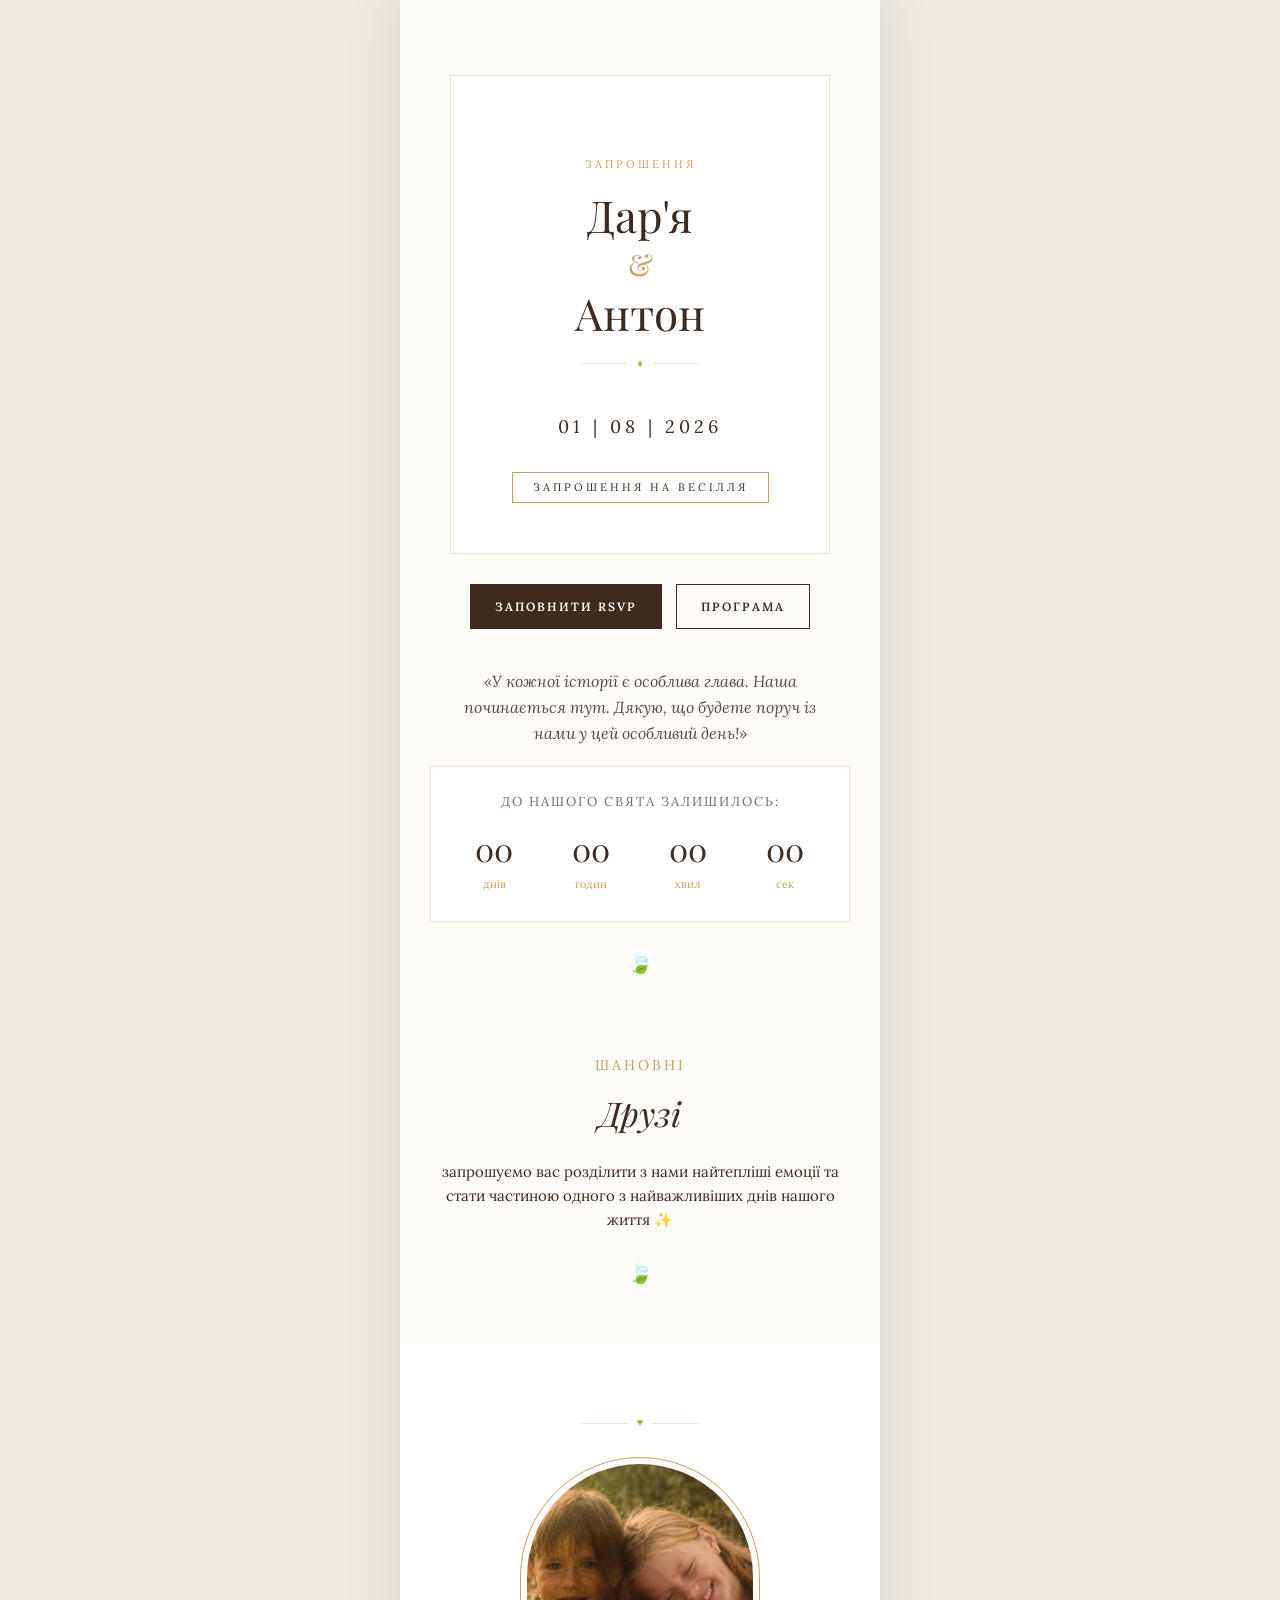
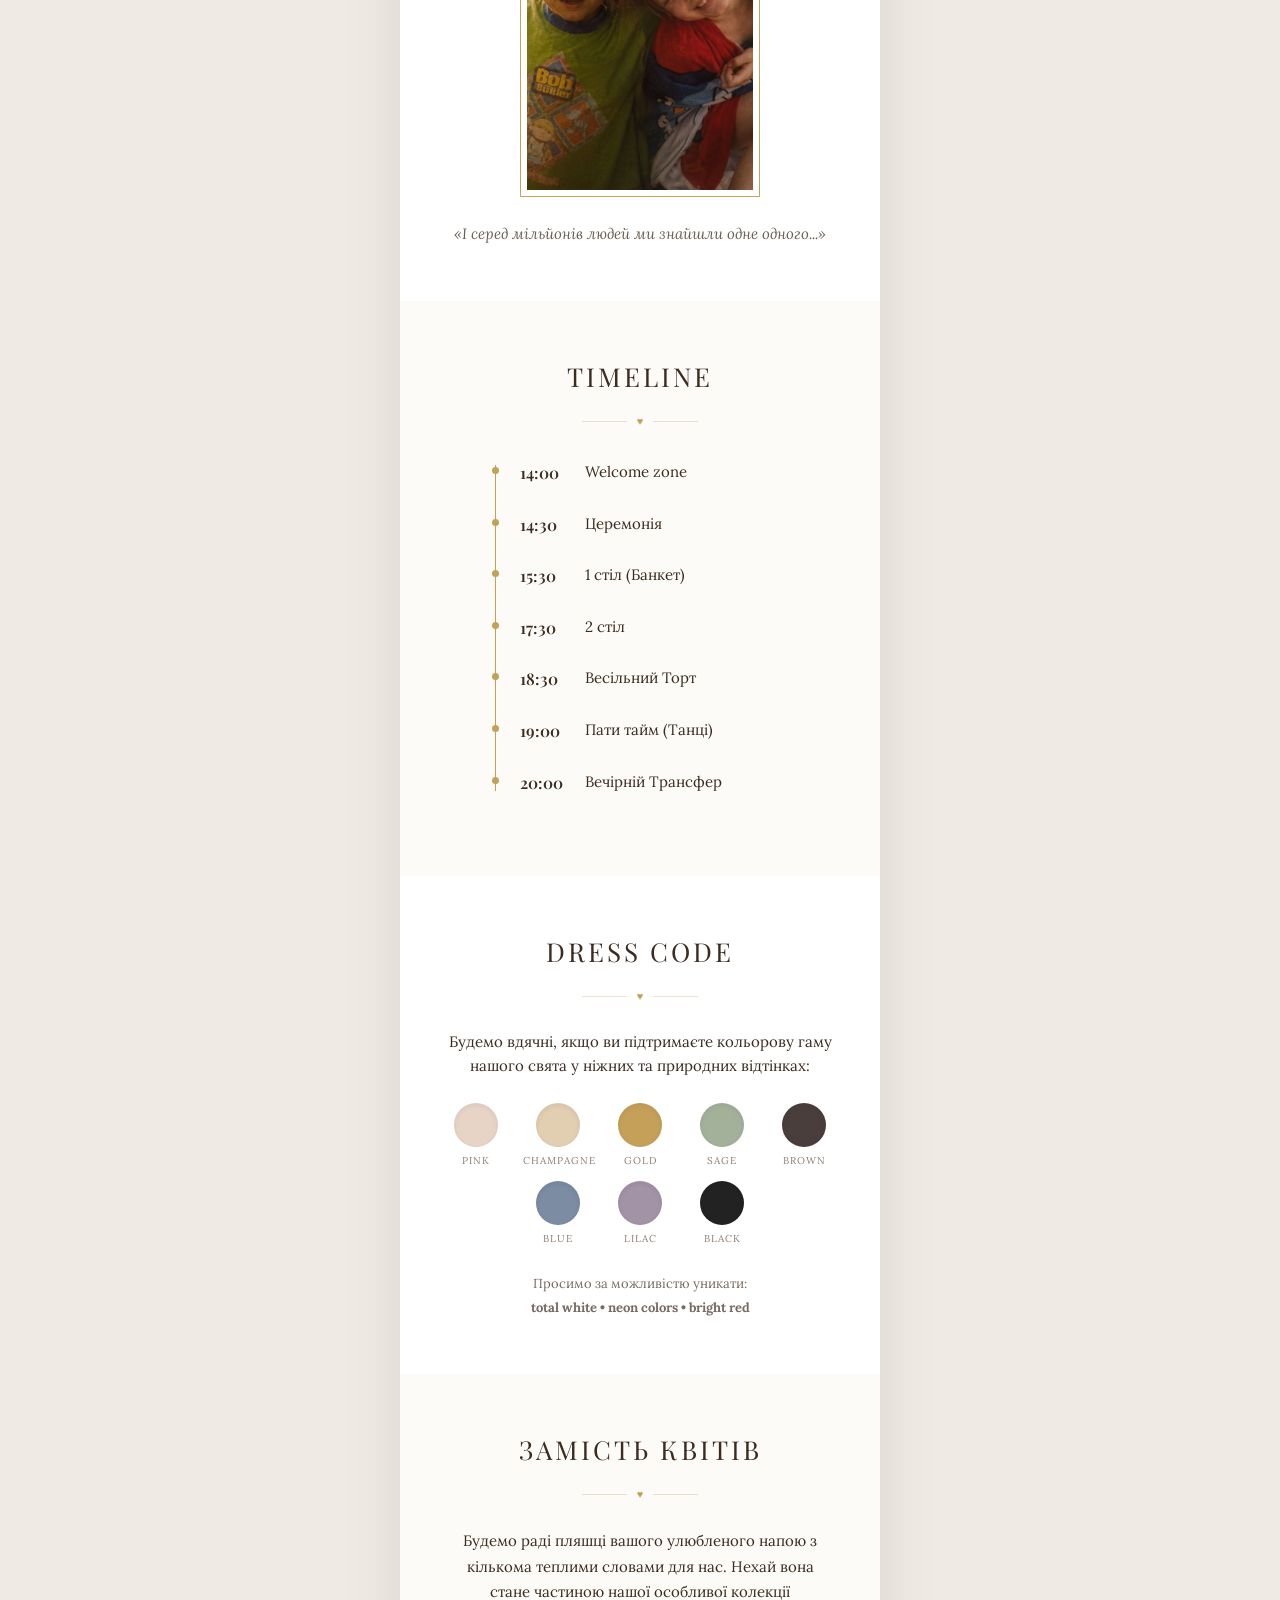
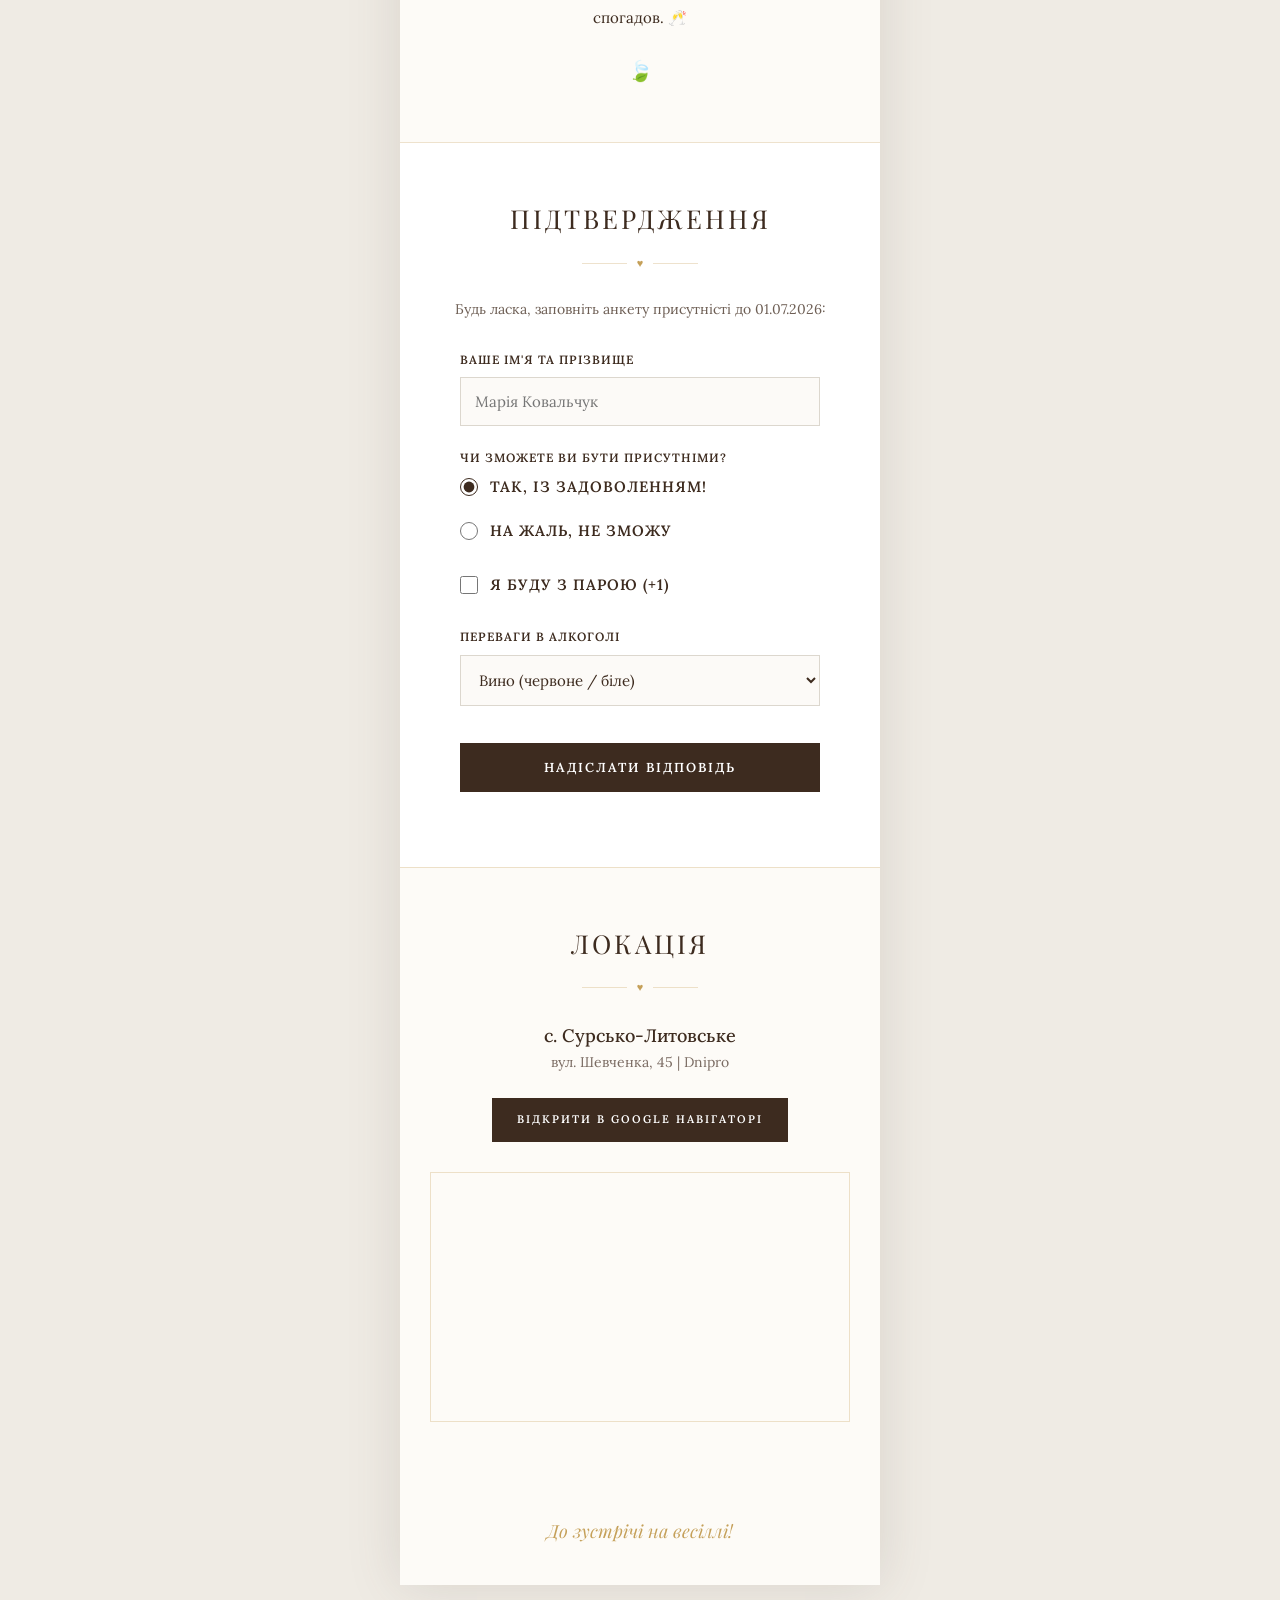
==== commit fbf66b17: "Update index.html" ====
--- a/index.html
+++ b/index.html
@@ -580,7 +580,7 @@
             <a href="https://maps.google.com/?q=Сурсько-Литовське+вул.+Шевченка+45" target="_blank" class="btn-action btn-primary" style="font-size: 11px;">Відкрити в Google Навігаторі</a>
 
             <div class="map-box">
-                <iframe src="https://www.google.com/maps/embed?pb=!1m18!1m12!1m3!1d42375.405370216744!2d34.93181825!3d48.34185205!2m3!1f0!2f0!3f0!3m2!1i1024!2i1024!3f0!3m2!1i1012!2i2684!3m2!1i1024!2i768!4f13.1!3m3!1m2!1s0x40dba43f7cfcd75d%3A0x6b876fc6d36e788c!2z0KHRg9GA0YHQutC-0JvQuNGC0L7QstGB0LrQvtC1LCD0L3QtdC_0YDQvtC_0LXRgtGA0L7QstGB0LrQsNGPINC-0LHQuy4sIDQ5MDgx!5e0!3m2!1sru!2sua!4v1710000000000!5m2!1sru!2sua" width="100%" height="100%" style="border:0;" allowfullscreen="" loading="lazy"></iframe>
+                <iframe src="https://www.google.com/maps/embed?pb=!1m18!1m12!1m3!1d2651.6555890929267!2d34.93329991270211!3d48.3479249711476!2m3!1f0!2f0!3f0!3m2!1i1024!2i768!4f13.1!3m3!1m2!1s0x40dbf004954954c3%3A0xf3bd614898182c8a!2z0YPQuy4g0KjQtdCy0YfQtdC90LrQviwgNDUsINCh0YPRgNGB0LrQvi3Qm9C40YLQvtCy0YHQutC-0LUsINCU0L3QtdC_0YDQvtC_0LXRgtGA0L7QstGB0LrQsNGPINC-0LHQu9Cw0YHRgtGMLCDQo9C60YDQsNC40L3QsCwgNTIwNjQ!5e0!3m2!1sru!2sde!4v1779888612826!5m2!1sru!2sde" width="600" height="450" style="border:0;" allowfullscreen="" loading="lazy" referrerpolicy="no-referrer-when-downgrade"></iframe>
             </div>
         </section>
 
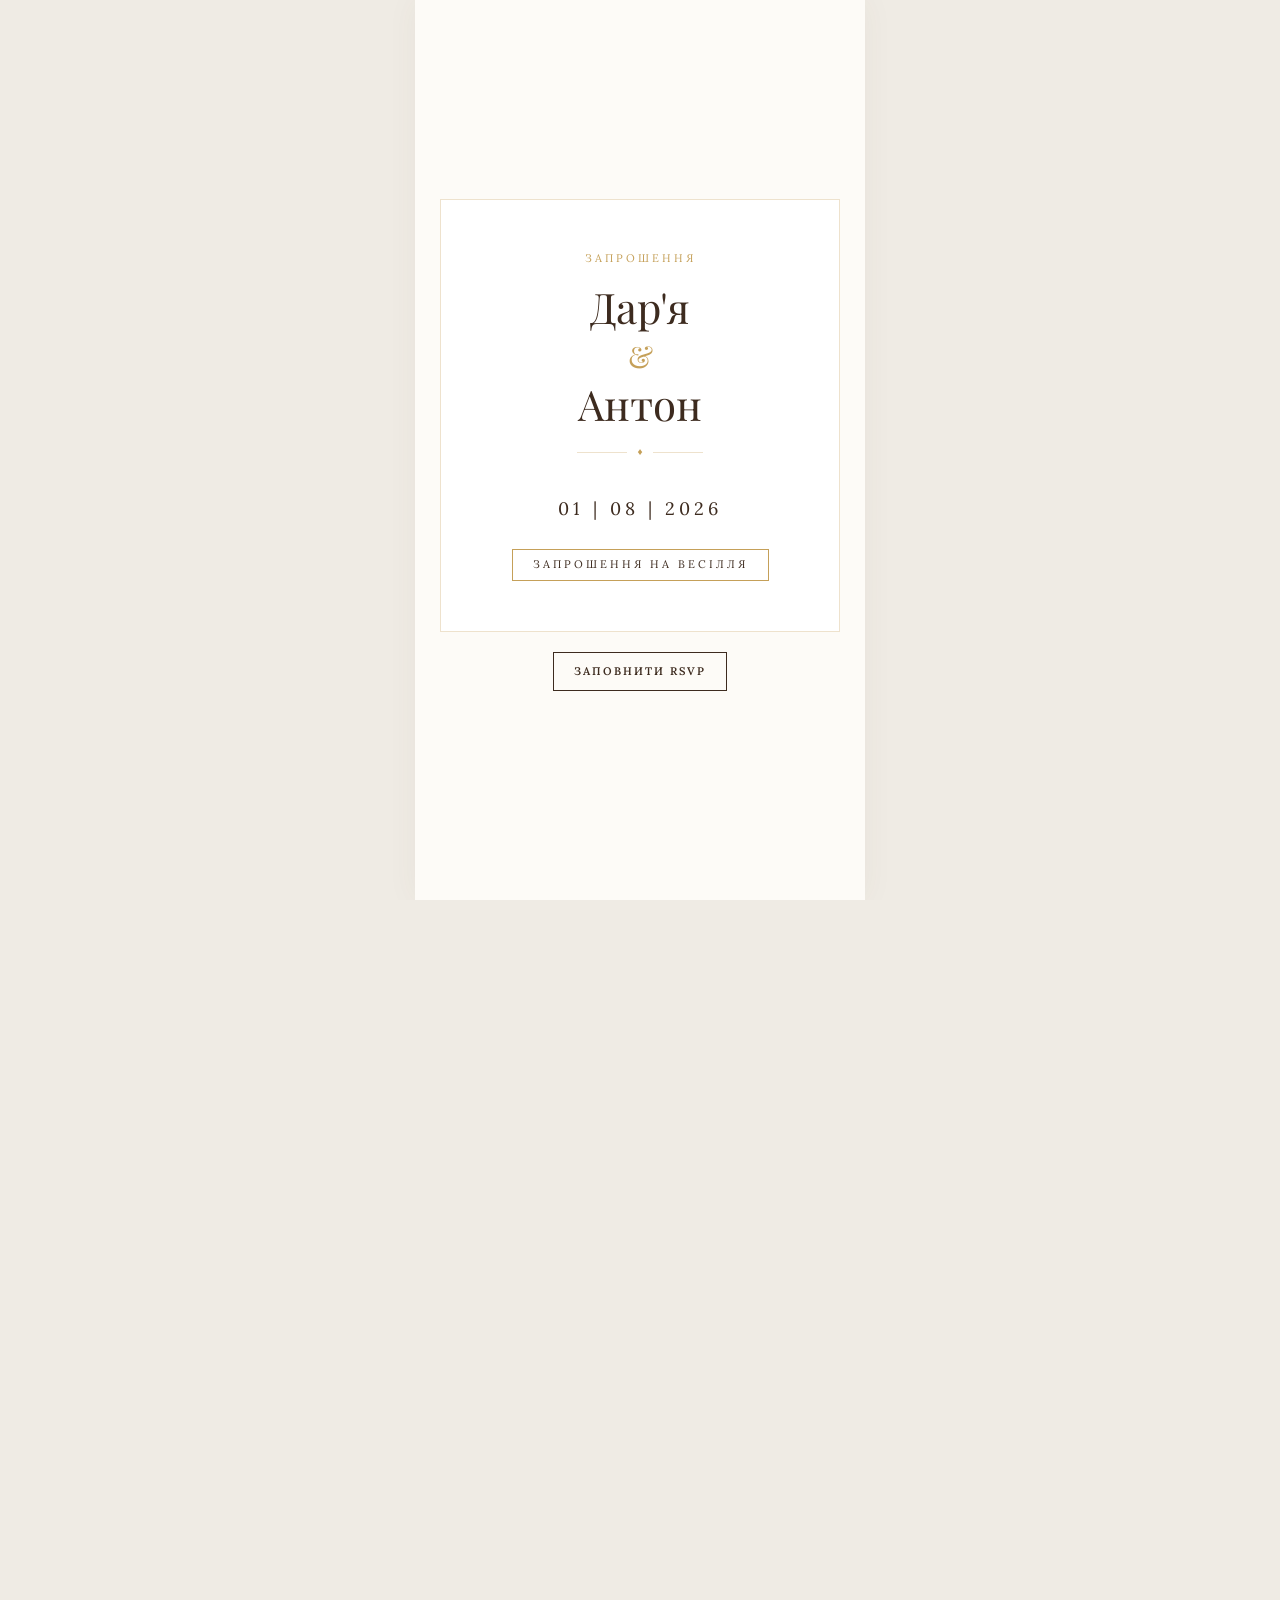
==== commit fc4db905: "Update index.html" ====
--- a/index.html
+++ b/index.html
@@ -10,11 +10,10 @@
     <link href="https://fonts.googleapis.com/css2?family=Lora:ital,wght@0,400..700;1,400..700&family=Playfair+Display:ital,wght@0,400..900;1,400..900&display=swap" rel="stylesheet">
 
     <style>
-        /* ГЛОБАЛЬНЫЕ НАСТРОЙКИ СТИЛЯ ИЗ МАКЕТОВ */
         :root {
-            --bg-color: #FDFBF7;       /* Кремовый фон из макетов сестры */
-            --text-main: #3D2B1F;      /* Насыщенный шоколадный текст */
-            --accent-gold: #C5A059;   /* Матовое благородное золото */
+            --bg-color: #FDFBF7; /* Благородний молочно-кремовий фон карточок */
+            --text-main: #3D2B1F; /* Глубокий шоколадно-коричневый для текста */
+            --accent-gold: #C5A059; /* Матовое золото для элементов декора */
             --light-gold: rgba(197, 160, 89, 0.3);
             --font-serif: 'Playfair Display', serif;
             --font-body: 'Lora', serif;
@@ -24,76 +23,107 @@
             box-sizing: border-box;
             margin: 0;
             padding: 0;
-            scroll-behavior: smooth; /* Плавный скролл к блокам по кнопкам */
-        }
-
-        body {
-            background-color: #EFEBE4; /* Внешний фон (за пределами экрана телефона) */
+        }
+
+        /* НАЛАШТУВАННЯ ДЛЯ ПОСТОРІНКОВОГО С КРОЛУ (SCROLL-SNAP) */
+        html, body {
+            margin: 0;
+            padding: 0;
+            width: 100%;
+            height: 100%;
+            background-color: #EFEBE4;
+            scroll-snap-type: y mandatory; /* Включає жорстку фіксацію екранів */
+            overflow-y: scroll;
+            scroll-behavior: smooth;
+            font-family: var(--font-body);
             color: var(--text-main);
-            font-family: var(--font-body);
             line-height: 1.6;
         }
 
-        /* КОНТЕЙНЕР СМАРТФОНА (Сайт оптимизирован под экраны мобильных устройств) */
-        .wrapper {
-            max-width: 480px;
-            margin: 0 auto;
+        /* КОНТЕЙНЕР ДЛЯ СЛАЙДІВ */
+        .slide-section {
+            width: 100%;
+            height: 100vh; /* Рівно 100% висоти поточного екрану */
+            display: flex;
+            justify-content: center;
+            align-items: center;
+            scroll-snap-align: start; /* Точка фіксації слайду */
+            position: relative;
+            box-sizing: border-box;
+            overflow: hidden;
+        }
+
+        /* Центрувальник контенту всередині слайду (імітація екрану телефону) */
+        .slide-content {
+            width: 100%;
+            max-width: 450px;
+            height: 100%;
             background-color: var(--bg-color);
-            min-height: 100vh;
-            box-shadow: 0 0 50px rgba(90, 75, 65, 0.15);
-            position: relative;
-        }
-
-        section {
-            padding: 55px 30px;
+            padding: 40px 25px;
+            display: flex;
+            flex-direction: column;
+            justify-content: center;
+            align-items: center;
             text-align: center;
             position: relative;
+            box-shadow: 0 0 30px rgba(90, 75, 65, 0.05);
+        }
+
+        /* Для великих блоків, які не влазять на маленький екран (наприклад, RSVP) */
+        .slide-content.scrollable {
+            justify-content: flex-start;
+            overflow-y: auto;
+            padding-top: 50px;
+            padding-bottom: 50px;
         }
 
         h2 {
             font-family: var(--font-serif);
-            font-size: 26px;
+            font-size: 24px;
             font-weight: 400;
             text-transform: uppercase;
             letter-spacing: 3px;
             color: var(--text-main);
-        }
-
-        /* Элегантные разделители с ромбиком/сердечком из дизайна сестры */
+            margin-bottom: 5px;
+        }
+
+        /* Роздільники з оригінального макету */
         .heart-divider {
             display: flex;
             align-items: center;
             justify-content: center;
-            margin: 15px 0 25px 0;
+            margin: 15px 0 20px 0;
+            width: 100%;
         }
         .heart-divider::before, .heart-divider::after {
             content: '';
-            width: 45px;
+            width: 50px;
             height: 1px;
             background-color: var(--light-gold);
         }
         .heart-divider span {
             color: var(--accent-gold);
-            font-size: 11px;
+            font-size: 10px;
             margin: 0 10px;
         }
 
         .branch-decor {
             color: var(--accent-gold);
             font-size: 20px;
-            margin-top: 25px;
+            margin-top: 15px;
+            letter-spacing: 2px;
         }
 
         /* 1. ОБЛОЖКА */
         .hero {
-            padding: 80px 35px 50px 35px;
-            margin: 20px;
-            background: #ffffff;
+            padding: 50px 30px;
             border: 1px solid var(--light-gold);
+            background: #fff;
+            width: 100%;
         }
         .hero-names {
             font-family: var(--font-serif);
-            font-size: 44px;
+            font-size: 42px;
             font-weight: 400;
             line-height: 1.2;
             margin: 15px 0;
@@ -117,51 +147,41 @@
             text-transform: uppercase;
             letter-spacing: 3px;
             display: inline-block;
-            margin-top: 15px;
-        }
-
-        /* ИНТЕРАКТИВНЫЕ КНОПКИ ДЕЙСТВИЯ */
-        .btn-action {
+            margin-top: 10px;
+        }
+
+        /* Навігаційні кнопки */
+        .btn-nav {
             display: inline-block;
-            padding: 12px 24px;
-            background-color: transparent;
+            padding: 10px 20px;
             border: 1px solid var(--text-main);
             color: var(--text-main);
             text-decoration: none;
-            font-size: 12px;
+            font-size: 11px;
             text-transform: uppercase;
             letter-spacing: 2px;
             margin: 10px 5px;
-            transition: all 0.3s ease;
             font-weight: 600;
-            cursor: pointer;
-        }
-        .btn-action:hover {
+            transition: all 0.3s;
+        }
+        .btn-nav:hover {
             background-color: var(--text-main);
-            color: #ffffff;
-        }
-        .btn-primary {
-            background-color: var(--text-main);
-            color: #ffffff;
-        }
-        .btn-primary:hover {
-            background-color: var(--accent-gold);
-            border-color: var(--accent-gold);
-        }
-
-        /* 2. ИНТЕРАКТИВНЫЙ ТАЙМЕР ОБРАТНОГО ОТСЧЕТА */
+            color: #fff;
+        }
+
+        /* 2. ТАЙМЕР */
         .timer-container {
             background-color: #ffffff;
             border: 1px solid var(--light-gold);
-            padding: 25px 15px;
-            margin: 20px auto;
-            max-width: 100%;
+            padding: 20px 15px;
+            margin: 20px 0;
+            width: 100%;
         }
         .timer-title {
-            font-size: 13px;
+            font-size: 12px;
             text-transform: uppercase;
             letter-spacing: 2px;
-            margin-bottom: 20px;
+            margin-bottom: 15px;
             color: #7A6B62;
         }
         .timer-display {
@@ -174,49 +194,45 @@
         }
         .timer-val {
             font-family: var(--font-serif);
-            font-size: 32px;
-            font-weight: 400;
+            font-size: 28px;
             color: var(--text-main);
             display: block;
             line-height: 1;
             margin-bottom: 5px;
         }
         .timer-lbl {
-            font-size: 11px;
+            font-size: 10px;
             color: var(--accent-gold);
-            text-transform: lowercase;
-        }
-
-        /* 3. ИМЕННОЕ ПРИВЕТСТВИЕ */
+        }
+
+        /* 3. ПРИВЕТСТВИЕ */
         .greeting-title {
             font-size: 14px;
-            letter-spacing: 3px;
-            text-transform: uppercase;
-            color: var(--accent-gold);
+            letter-spacing: 2px;
+            text-transform: uppercase;
         }
         .guest-name {
             font-family: var(--font-serif);
-            font-size: 34px;
+            font-size: 32px;
             font-style: italic;
-            color: var(--text-main);
+            color: var(--accent-gold);
             font-weight: 400;
-            margin: 10px 0 20px 0;
-        }
-
-        /* 4. АРКА С ФОТО МОЛОДОЖЕНОВ */
-        .photo-section { background-color: #ffffff; }
+            margin: 10px 0 15px 0;
+        }
+
+        /* 4. АРКА ДЛЯ ДЕТСКОГО ФОТО */
         .arch-frame {
-            width: 240px;
-            height: 340px;
-            margin: 0 auto 25px auto;
+            width: 210px;
+            height: 300px;
+            margin: 0 auto 15px auto;
             border: 1px solid var(--accent-gold);
-            border-radius: 120px 120px 0 0;
+            border-radius: 105px 105px 0 0;
             padding: 6px;
         }
         .arch-inside {
             width: 100%;
             height: 100%;
-            border-radius: 114px 114px 0 0;
+            border-radius: 99px 99px 0 0;
             overflow: hidden;
             background-color: #EFEBE4;
         }
@@ -226,15 +242,13 @@
             object-fit: cover;
         }
 
-        /* 5. ТАЙМЛАЙН ПРОГРАММЫ */
+        /* 5. ТАЙМЛАЙН */
         .timeline-container {
-            margin-top: 30px;
+            margin-top: 15px;
             position: relative;
             text-align: left;
-            padding-left: 40px;
-            max-width: 320px;
-            margin-left: auto;
-            margin-right: auto;
+            padding-left: 35px;
+            display: inline-block;
         }
         .timeline-container::before {
             content: '';
@@ -247,146 +261,118 @@
         }
         .timeline-row {
             position: relative;
-            margin-bottom: 25px;
+            margin-bottom: 18px;
         }
         .timeline-row::before {
             content: '';
             position: absolute;
-            left: -28px;
+            left: -24px;
             top: 7px;
-            width: 7px;
-            height: 7px;
+            width: 6px;
+            height: 6px;
             background-color: var(--accent-gold);
             border-radius: 50%;
         }
         .time {
             font-family: var(--font-serif);
-            font-size: 16px;
+            font-size: 15px;
             font-weight: 600;
             color: var(--text-main);
             margin-right: 15px;
             display: inline-block;
-            width: 50px;
+            width: 45px;
         }
         .event-title {
-            font-size: 15px;
+            font-size: 14px;
             display: inline-block;
             vertical-align: top;
         }
 
-        /* 6. ДРЕСС-КОД И ПАЛИТРА */
-        .dress-code-section { background-color: #ffffff; }
+        /* 6. ДРЕСС-КОД */
         .palette-grid {
             display: flex;
             justify-content: center;
-            gap: 12px;
+            gap: 10px;
             flex-wrap: wrap;
-            margin: 25px 0;
+            margin: 20px 0;
         }
         .color-ball {
             text-align: center;
-            font-size: 10px;
+            font-size: 9px;
             text-transform: uppercase;
             letter-spacing: 1px;
             color: #8C7E74;
-            width: 70px;
+            width: 65px;
         }
         .color-preview {
-            width: 44px;
-            height: 44px;
+            width: 40px;
+            height: 40px;
             border-radius: 50%;
             margin: 0 auto 6px auto;
             box-shadow: inset 0 2px 4px rgba(0,0,0,0.05);
             border: 1px solid rgba(0,0,0,0.04);
         }
 
-        /* 7. ЖИВАЯ АНКЕТА RSVP */
-        .rsvp-section {
-            border-top: 1px solid var(--light-gold);
-            background-color: #ffffff;
-        }
-        .rsvp-box {
-            text-align: left;
-            max-width: 380px;
-            margin: 0 auto;
-            padding: 20px 10px;
-        }
-        .form-item { margin-bottom: 22px; }
+        /* 7. ФОРМА RSVP */
+        form { text-align: left; width: 100%; margin-top: 10px; }
+        .form-item { margin-bottom: 15px; }
         label {
             display: block;
-            font-size: 12px;
+            font-size: 11px;
             text-transform: uppercase;
             letter-spacing: 1px;
-            margin-bottom: 8px;
+            margin-bottom: 6px;
             font-weight: 600;
         }
         input[type="text"], select {
             width: 100%;
-            padding: 14px;
+            padding: 11px 12px;
             border: 1px solid #DCD7CE;
             background-color: #FCFAF7;
             color: var(--text-main);
             font-family: var(--font-body);
-            font-size: 15px;
+            font-size: 14px;
             outline: none;
-        }
-        input[type="text"]:focus, select:focus {
-            border-color: var(--accent-gold);
-            background-color: #fff;
         }
         .radio-list {
             display: flex;
             flex-direction: column;
-            gap: 12px;
-            margin-top: 5px;
+            gap: 8px;
         }
         .radio-item {
             display: flex;
             align-items: center;
-            gap: 12px;
+            gap: 10px;
             cursor: pointer;
-            font-size: 15px;
-        }
-        input[type="radio"], input[type="checkbox"] {
-            accent-color: var(--text-main);
-            width: 18px;
-            height: 18px;
-            cursor: pointer;
-        }
-        
-        /* Плавная анимация раскрытия имени спутника (+1) */
+            font-size: 14px;
+        }
         .hidden-input-block {
             max-height: 0;
             overflow: hidden;
             opacity: 0;
-            transition: all 0.4s cubic-bezier(0.4, 0, 0.2, 1);
+            transition: all 0.4s ease;
         }
         .hidden-input-block.open {
-            max-height: 110px;
+            max-height: 90px;
             opacity: 1;
-            margin-top: 15px;
-        }
-
+            margin-top: 10px;
+        }
         .submit-button {
             background-color: var(--text-main);
-            color: #ffffff;
+            color: #fff;
             border: none;
             width: 100%;
-            padding: 16px;
+            padding: 14px;
             font-family: var(--font-body);
-            font-size: 13px;
+            font-size: 12px;
             text-transform: uppercase;
             letter-spacing: 2px;
             cursor: pointer;
-            transition: background 0.3s;
-            margin-top: 15px;
             font-weight: 600;
         }
-        .submit-button:hover { background-color: var(--accent-gold); }
-        
         .status-message {
-            padding: 20px;
-            margin-top: 15px;
+            padding: 12px;
+            margin-top: 10px;
             display: none;
             text-align: center;
             font-weight: 600;
@@ -394,20 +380,24 @@
             border: 1px dashed var(--accent-gold);
         }
 
-        /* 8. ЛОКАЦИЯ */
+        /* 8. КАРТА */
         .map-box {
             width: 100%;
-            height: 250px;
+            height: 220px;
             border: 1px solid var(--light-gold);
-            margin-top: 20px;
+            margin-top: 15px;
+        }
+        .map-box iframe {
+            width: 100%;
+            height: 100%;
+            border: 0;
         }
     </style>
 </head>
 <body>
 
-    <div class="wrapper">
-
-        <section style="padding-bottom: 20px;">
+    <div class="slide-section" id="slide-hero">
+        <div class="slide-content">
             <div class="hero">
                 <p style="text-transform: uppercase; letter-spacing: 3px; font-size: 11px; color: var(--accent-gold);">Запрошення</p>
                 <h1 class="hero-names">Дар'я<span>&</span>Антон</h1>
@@ -416,15 +406,15 @@
                 <br>
                 <div class="hero-badge">Запрошення на весілля</div>
             </div>
-            
-            <div style="margin-top: 15px;">
-                <a href="#rsvp-section" class="btn-action btn-primary">Заповнити RSVP</a>
-                <a href="#timeline-section" class="btn-action">Програма</a>
+            <div style="margin-top: 10px;">
+                <a href="#slide-rsvp" class="btn-nav">Заповнити RSVP</a>
             </div>
-        </section>
-
-        <section style="padding-top: 10px;">
-            <p style="font-style: italic; max-width: 380px; margin: 0 auto; color: #5A4B41;">
+        </div>
+    </div>
+
+    <div class="slide-section">
+        <div class="slide-content">
+            <p style="font-size: 15px; font-style: italic; color: #5A4B41; padding: 0 10px;">
                 «У кожної історії є особлива глава. Наша починається тут. Дякую, що будете поруч із нами у цей особливий день!»
             </p>
             
@@ -450,44 +440,52 @@
                 </div>
             </div>
             <div class="branch-decor">🍃</div>
-        </section>
-
-        <section style="padding-top: 20px;">
+        </div>
+    </div>
+
+    <div class="slide-section">
+        <div class="slide-content">
             <p class="greeting-title">Шановні</p>
             <h1 id="web-guest-name" class="guest-name">Друзі</h1>
-            <p style="font-size: 15px; padding: 0 10px;">запрошуємо вас розділити з нами найтепліші емоції та стати частиною одного з найважливіших днів нашого життя ✨</p>
+            <p style="font-size: 14px; padding: 0 15px;">запрошуємо вас розділити з нами найтепліші емоції та стати частиною одного з найважливіших днів нашого життя ✨</p>
             <div class="branch-decor">🍃</div>
-        </section>
-
-        <section class="photo-section">
+        </div>
+    </div>
+
+    <div class="slide-section">
+        <div class="slide-content">
             <div class="heart-divider"><span>♥</span></div>
             <div class="arch-frame">
                 <div class="arch-inside">
-                    <img src="1117.jpg" alt="Молодята">
+                    <img src="1117.jpg" alt="Молодята в дитинстві">
                 </div>
             </div>
-            <p style="font-size: 15px; font-style: italic; color: #6E5F55;">«І серед мільйонів людей ми знайшли одне одного...»</p>
-        </section>
-
-        <section id="timeline-section">
+            <p style="font-size: 14px; font-style: italic; color: #6E5F55;">«І серед мільйонів людей ми знайшли одне одного...»</p>
+        </div>
+    </div>
+
+    <div class="slide-section">
+        <div class="slide-content">
             <h2>Timeline</h2>
             <div class="heart-divider"><span>♥</span></div>
             
             <div class="timeline-container">
                 <div class="timeline-row"><span class="time">14:00</span><span class="event-title">Welcome zone</span></div>
                 <div class="timeline-row"><span class="time">14:30</span><span class="event-title">Церемонія</span></div>
-                <div class="timeline-row"><span class="time">15:30</span><span class="event-title">1 стіл (Банкет)</span></div>
+                <div class="timeline-row"><span class="time">15:30</span><span class="event-title">1 стіл</span></div>
                 <div class="timeline-row"><span class="time">17:30</span><span class="event-title">2 стіл</span></div>
-                <div class="timeline-row"><span class="time">18:30</span><span class="event-title">Весільний Торт</span></div>
-                <div class="timeline-row"><span class="time">19:00</span><span class="event-title">Пати тайм (Танці)</span></div>
-                <div class="timeline-row"><span class="time">20:00</span><span class="event-title">Вечірній Трансфер</span></div>
+                <div class="timeline-row"><span class="time">18:30</span><span class="event-title">Торт</span></div>
+                <div class="timeline-row"><span class="time">19:00</span><span class="event-title">Пати тайм</span></div>
+                <div class="timeline-row"><span class="time">20:00</span><span class="event-title">Трансфер</span></div>
             </div>
-        </section>
-
-        <section class="dress-code-section">
+        </div>
+    </div>
+
+    <div class="slide-section">
+        <div class="slide-content">
             <h2>Dress Code</h2>
             <div class="heart-divider"><span>♥</span></div>
-            <p style="font-size: 15px;">Будемо вдячні, якщо ви підтримаєте кольорову гаму нашого свята у ніжних та природних відтінках:</p>
+            <p style="font-size: 14px; padding: 0 10px;">Будемо вдячні, якщо ви підтримаєте кольорову гаму нашого свята:</p>
             
             <div class="palette-grid">
                 <div class="color-ball"><div class="color-preview" style="background-color: #E8D3C7;"></div>pink</div>
@@ -499,99 +497,90 @@
                 <div class="color-ball"><div class="color-preview" style="background-color: #A293A7;"></div>lilac</div>
                 <div class="color-ball"><div class="color-preview" style="background-color: #222222;"></div>black</div>
             </div>
-            
-            <p style="font-size: 13px; color: #7A6B62; line-height: 1.8;">
-                Просимо за можливістю уникати:<br>
-                <strong>total white • neon colors • bright red</strong>
-            </p>
-        </section>
-
-        <section>
+            <p style="font-size: 12px; color: #7A6B62;">Просимо уникати: total white • neon • bright red</p>
+        </div>
+    </div>
+
+    <div class="slide-section">
+        <div class="slide-content">
             <h2>Замість квітів</h2>
             <div class="heart-divider"><span>♥</span></div>
-            <p style="font-size: 15px; line-height: 1.7; max-width: 360px; margin: 0 auto;">
-                Будемо раді пляшці вашого улюбленого напою з кількома теплими словами для нас. Нехай вона стане частиною нашої особливої колекції спогадов. 🥂
-            </p>
+            <p style="font-size: 14px; line-height: 1.7; padding: 0 15px;">Будемо раді пляшці улюбленого напою з кількома теплими словами для нас. Нехай вона стане частиною нашої особливої колекції спогадів. 🥂</p>
             <div class="branch-decor">🍃</div>
-        </section>
-
-        <section id="rsvp-section" class="rsvp-section">
+        </div>
+    </div>
+
+    <div class="slide-section" id="slide-rsvp">
+        <div class="slide-content scrollable">
             <h2>Підтвердження</h2>
             <div class="heart-divider"><span>♥</span></div>
-            <p style="font-size: 14px; margin-bottom: 10px; color: #6E5F55;">Будь ласка, заповніть анкету присутністі до 01.07.2026:</p>
             
-            <div class="rsvp-box">
-                <form id="wedding-rsvp-form" action="https://formspree.io/f/ТВОЙ_ID_FORMSPREE" method="POST">
+            <form id="wedding-rsvp-form" action="https://formspree.io/f/ТВОЙ_ID_FORMSPREE" method="POST">
+                <div class="form-item">
+                    <label>Ваше ім'я та прізвище</label>
+                    <input type="text" id="guest-name-input" name="Имя_Гостя" required placeholder="Марія Ковальчук">
+                </div>
+
+                <div class="form-item">
+                    <label>Чи зможете ви бути присутніми?</label>
+                    <div class="radio-list">
+                        <label class="radio-item">
+                            <input type="radio" name="Присутствие" value="Приду" checked required>
+                            <span>Так, із задоволенням!</span>
+                        </label>
+                        <label class="radio-item">
+                            <input type="radio" name="Присутствие" value="Не приду">
+                            <span>На жаль, не зможу</span>
+                        </label>
+                    </div>
+                </div>
+
+                <div class="form-item" id="plus-one-zone">
+                    <label class="radio-item">
+                        <input type="checkbox" id="plus-one-checkbox" name="Идет_с_парой" value="Да">
+                        <span>Я буду з парою (+1)</span>
+                    </label>
                     
-                    <div class="form-item">
-                        <label>Ваше ім'я та прізвище</label>
-                        <input type="text" id="guest-name-input" name="Имя_Гостя" required placeholder="Марія Ковальчук">
+                    <div class="hidden-input-block" id="partner-input-block">
+                        <label style="margin-top: 8px;">Ім'я та прізвище супутника</label>
+                        <input type="text" id="partner-name-input" name="Имя_Спутника" placeholder="Ім'я вашої пари">
                     </div>
-
-                    <div class="form-item">
-                        <label>Чи зможете ви бути присутніми?</label>
-                        <div class="radio-list">
-                            <label class="radio-item">
-                                <input type="radio" name="Присутствие" value="Приду" checked required>
-                                <span>Так, із задоволенням!</span>
-                            </label>
-                            <label class="radio-item">
-                                <input type="radio" name="Присутствие" value="Не приду">
-                                <span>На жаль, не зможу</span>
-                            </label>
-                        </div>
-                    </div>
-
-                    <div class="form-item" id="plus-one-zone">
-                        <label class="radio-item">
-                            <input type="checkbox" id="plus-one-checkbox" name="Идет_с_парой" value="Да">
-                            <span>Я буду з парою (+1)</span>
-                        </label>
-                        
-                        <div class="hidden-input-block" id="partner-input-block">
-                            <label style="margin-top: 12px; font-size: 11px;">Ім'я та прізвище вашої пари</label>
-                            <input type="text" id="partner-name-input" name="Имя_Спутника" placeholder="Введіть ім'я пари">
-                        </div>
-                    </div>
-
-                    <div class="form-item">
-                        <label>Переваги в алкоголі</label>
-                        <select name="Алкоголь">
-                            <option value="Вино">Вино (червоне / біле)</option>
-                            <option value="Ігристе">Ігристе (Шампанське)</option>
-                            <option value="Міцні напої">Міцні напої (Віскі / Коньяк)</option>
-                            <option value="Безалкогольні">Не вживаю алкоголь</option>
-                        </select>
-                    </div>
-
-                    <button type="submit" id="submit-btn" class="submit-button">Надіслати відповідь</button>
-                </form>
-
-                <div id="success-alert" class="status-message">Дякуємо! Вашу відповідь успішно збережено в Google Таблицю. ♥</div>
-            </div>
-        </section>
-
-        <section style="border-top: 1px solid var(--light-gold);">
+                </div>
+
+                <div class="form-item">
+                    <label>Ваші переваги в алкоголі</label>
+                    <select name="Алкоголь">
+                        <option value="Вино">Вино (червоне / біле)</option>
+                        <option value="Ігристе">Ігристе (Шампанське)</option>
+                        <option value="Міцні напої">Міцні напої (Віскі / Коньяк)</option>
+                        <option value="Безалкогольні">Не вживаю алкоголь</option>
+                    </select>
+                </div>
+
+                <button type="submit" id="submit-btn" class="submit-button">Надіслати відповідь</button>
+            </form>
+            <div id="success-alert" class="status-message">Дякуємо! Відповідь успішно збережено. ♥</div>
+        </div>
+    </div>
+
+    <div class="slide-section">
+        <div class="slide-content">
             <h2>Локація</h2>
             <div class="heart-divider"><span>♥</span></div>
-            <p style="font-size: 18px; font-weight: 500;">с. Сурсько-Литовське</p>
-            <p style="font-size: 14px; color: #7A6B62; margin-bottom: 15px;">вул. Шевченка, 45 | Dnipro</p>
+            <p style="font-size: 16px; font-weight: bold;">с. Сурсько-Литовське</p>
+            <p style="font-size: 13px; color: #7A6B62; margin-bottom: 10px;">вул. Шевченка, 45 | Dnipro</p>
             
-            <a href="https://maps.google.com/?q=Сурсько-Литовське+вул.+Шевченка+45" target="_blank" class="btn-action btn-primary" style="font-size: 11px;">Відкрити в Google Навігаторі</a>
-
             <div class="map-box">
-                <iframe src="https://www.google.com/maps/embed?pb=!1m18!1m12!1m3!1d2651.6555890929267!2d34.93329991270211!3d48.3479249711476!2m3!1f0!2f0!3f0!3m2!1i1024!2i768!4f13.1!3m3!1m2!1s0x40dbf004954954c3%3A0xf3bd614898182c8a!2z0YPQuy4g0KjQtdCy0YfQtdC90LrQviwgNDUsINCh0YPRgNGB0LrQvi3Qm9C40YLQvtCy0YHQutC-0LUsINCU0L3QtdC_0YDQvtC_0LXRgtGA0L7QstGB0LrQsNGPINC-0LHQu9Cw0YHRgtGMLCDQo9C60YDQsNC40L3QsCwgNTIwNjQ!5e0!3m2!1sru!2sde!4v1779888612826!5m2!1sru!2sde" width="600" height="450" style="border:0;" allowfullscreen="" loading="lazy" referrerpolicy="no-referrer-when-downgrade"></iframe>
+                <iframe src="https://www.google.com/maps/embed?pb=!1m18!1m12!1m3!1d2650.7877239712613!2d34.9351052!3d48.3262663!2m3!1f0!2f0!3f0!3m2!1i1024!2i768!4f13.1!3m3!1m2!1s0x40dba46e6a1cd031%3A0x6bd77a7f6da9adcb!2z0YPQuy4g0KjQtdCy0YfQtdC90LrQviwgNDUsINCh0YPRgNGB0LrQvi3Qm9C40YLQvtCy0YHQutCvtNC1LCDQlNC90LXQv9GA0L7Qv9C10YLRgNC-0LLRgdC60DRRjyDQvtCx0LvQsNGB0YLRjCwgNDkwMDA!5e0!3m2!1sru!2sua!4v1716800000000!5m2!1sru!2sua" allowfullscreen="" loading="lazy" referrerpolicy="no-referrer-when-downgrade"></iframe>
             </div>
-        </section>
-
-        <section style="font-family: var(--font-serif); font-style: italic; font-size: 18px; color: var(--accent-gold); padding: 40px 0;">
-            До зустрічі на весіллі!
-        </section>
+            
+            <p style="font-family: var(--font-serif); font-style: italic; font-size: 16px; color: var(--accent-gold); margin-top: 15px;">До зустрічі!</p>
+        </div>
     </div>
 
     <script>
         window.addEventListener('DOMContentLoaded', () => {
-            // 1. ДИНАМИЧЕСКИЙ ТАЙМЕР ОТСЧЕТА (Целевая дата: 1 августа 2026)
+            // 1. РАБОТА ТАЙМЕРА (До 1 августа 2026)
             const weddingDate = new Date("August 1, 2026 14:00:00").getTime();
 
             function updateTimer() {
@@ -619,7 +608,7 @@
             setInterval(updateTimer, 1000);
             updateTimer();
 
-            // 2. АВТОЗАПОЛНЕНИЕ ИМЕНИ ГОСТЯ ИЗ ССЫЛКИ
+            // 2. ИМЯ ИЗ ССЫЛКИ
             const urlParams = new URLSearchParams(window.location.search);
             const guestName = urlParams.get('name');
             const titleElement = document.getElementById('web-guest-name');
@@ -631,7 +620,7 @@
                 inputElement.value = formattedName;
             }
 
-            // 3. ИНТЕРАКТИВНЫЙ БЛОК ДЛЯ ВВОДА ИМЕНИ СПУТНИКА (+1)
+            // 3. ЛОГИКА РАСКРЫТИЯ ДЛЯ ПАРЫ (+1)
             const plusOneCheckbox = document.getElementById('plus-one-checkbox');
             const partnerBlock = document.getElementById('partner-input-block');
             const partnerInput = document.getElementById('partner-name-input');
@@ -649,7 +638,6 @@
                 }
             });
 
-            // Прятать блок +1, если гость нажал "Не приду"
             statusRadios.forEach(radio => {
                 radio.addEventListener('change', function() {
                     if (this.value === 'Не приду') {
@@ -664,7 +652,7 @@
                 });
             });
 
-            // 4. ОТПРАВКА ДАННЫХ АНКЕТЫ БЕЗ ПЕРЕЗАГРУЗКИ СТРАНИЦЫ
+            // 4. AJAX ОТПРАВКА ФОРМЫ СБОРА ДАННЫХ
             const form = document.getElementById('wedding-rsvp-form');
             const submitBtn = document.getElementById('submit-btn');
             const successAlert = document.getElementById('success-alert');
@@ -684,13 +672,13 @@
                         form.style.display = 'none';
                         successAlert.style.display = 'block';
                     } else {
-                        alert('Сталася помилка. Будь ласка, спробуйте ще раз.');
+                        alert('Сталася помилка. Спробуйте ще раз.');
                         submitBtn.innerText = "Надіслати відповідь";
                         submitBtn.disabled = false;
                     }
                 })
                 .catch(() => {
-                    alert('Помилка мережі. Перевірте підключення до Інтернету.');
+                    alert('Помилка мережі.');
                     submitBtn.innerText = "Надіслати відповідь";
                     submitBtn.disabled = false;
                 });
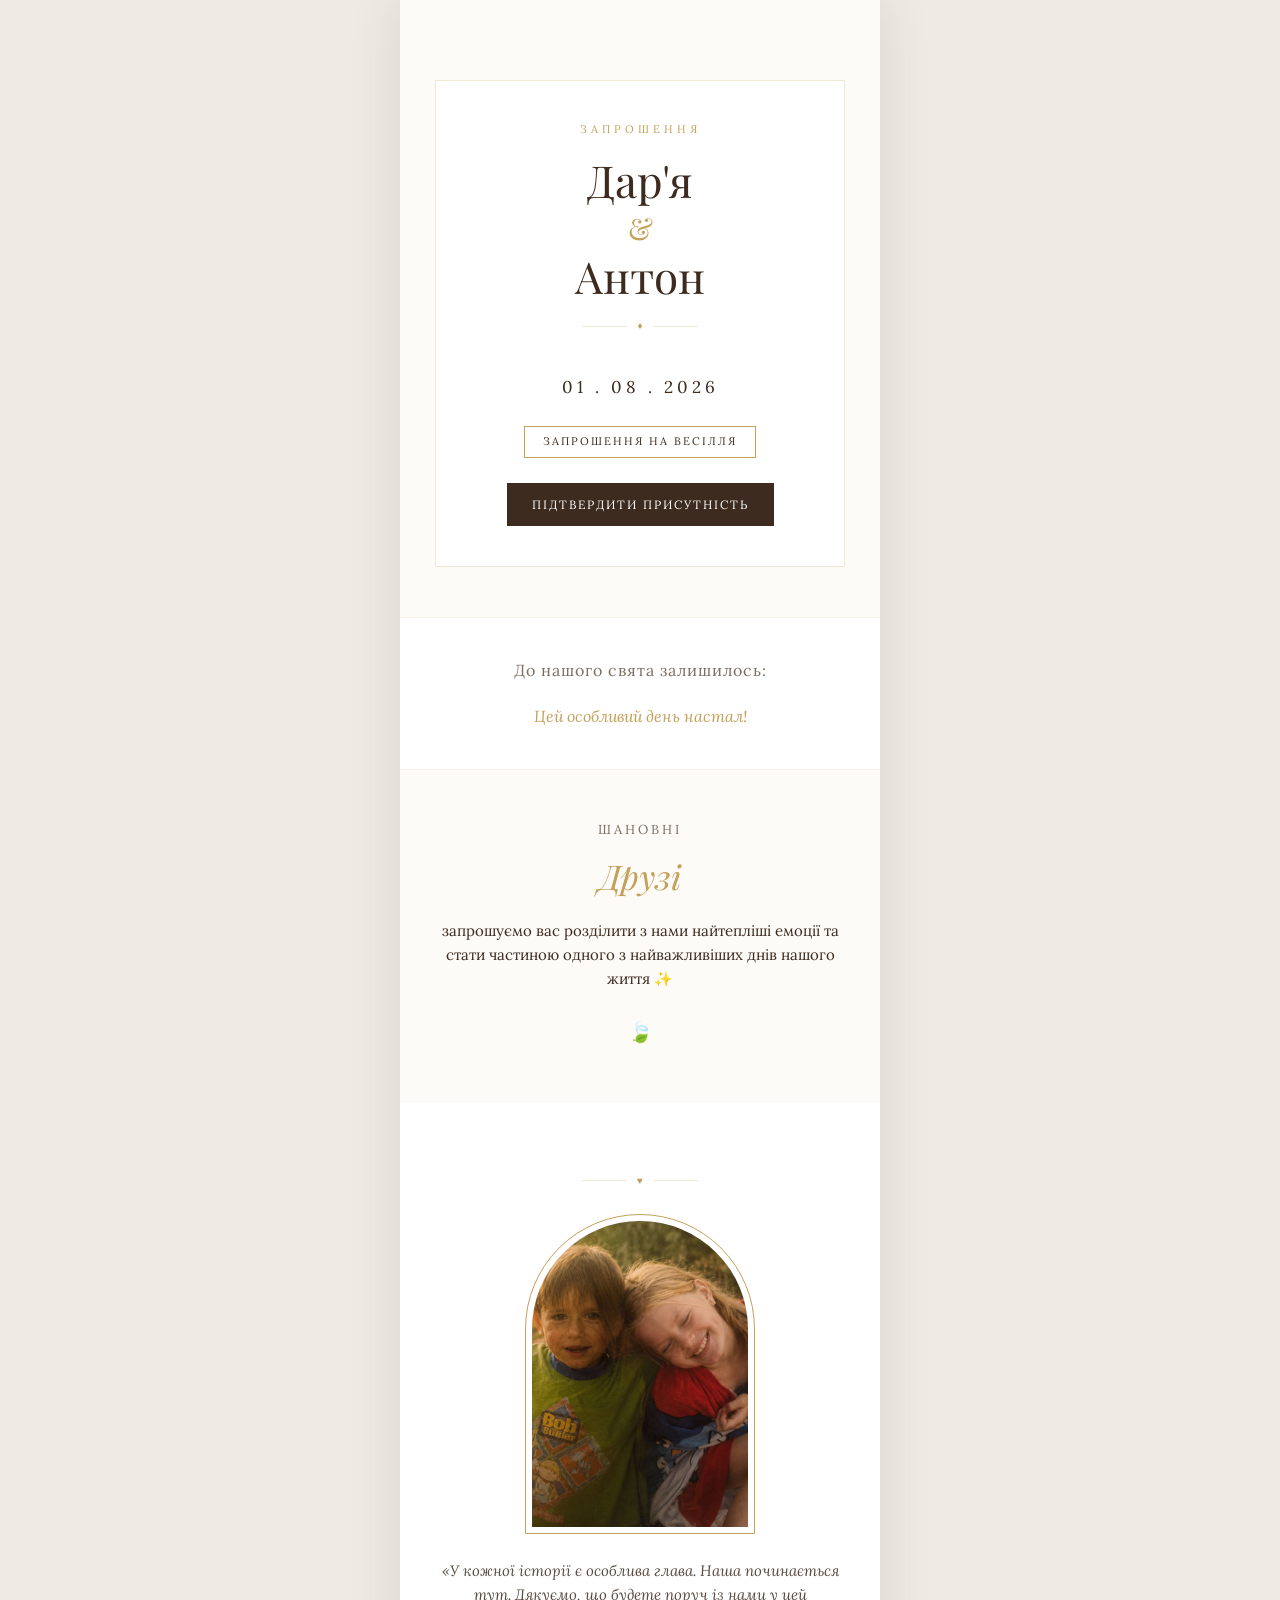
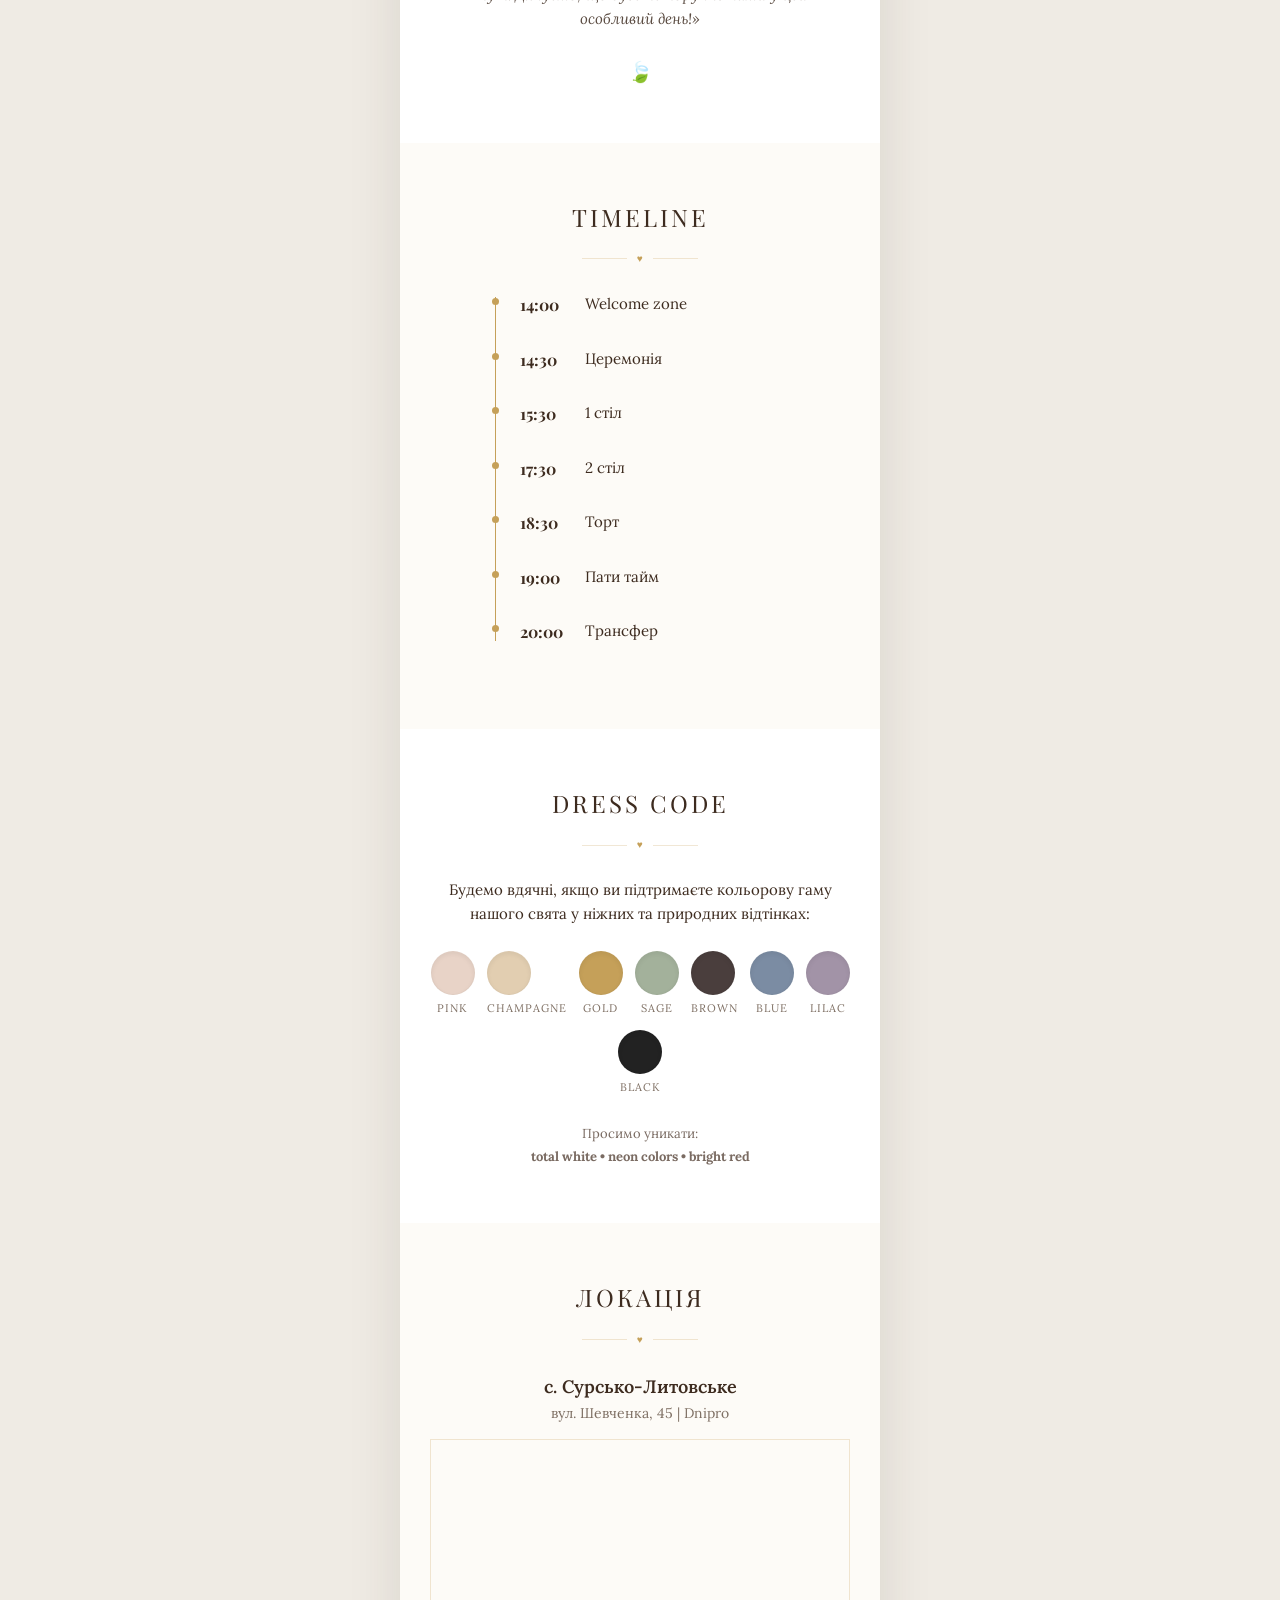
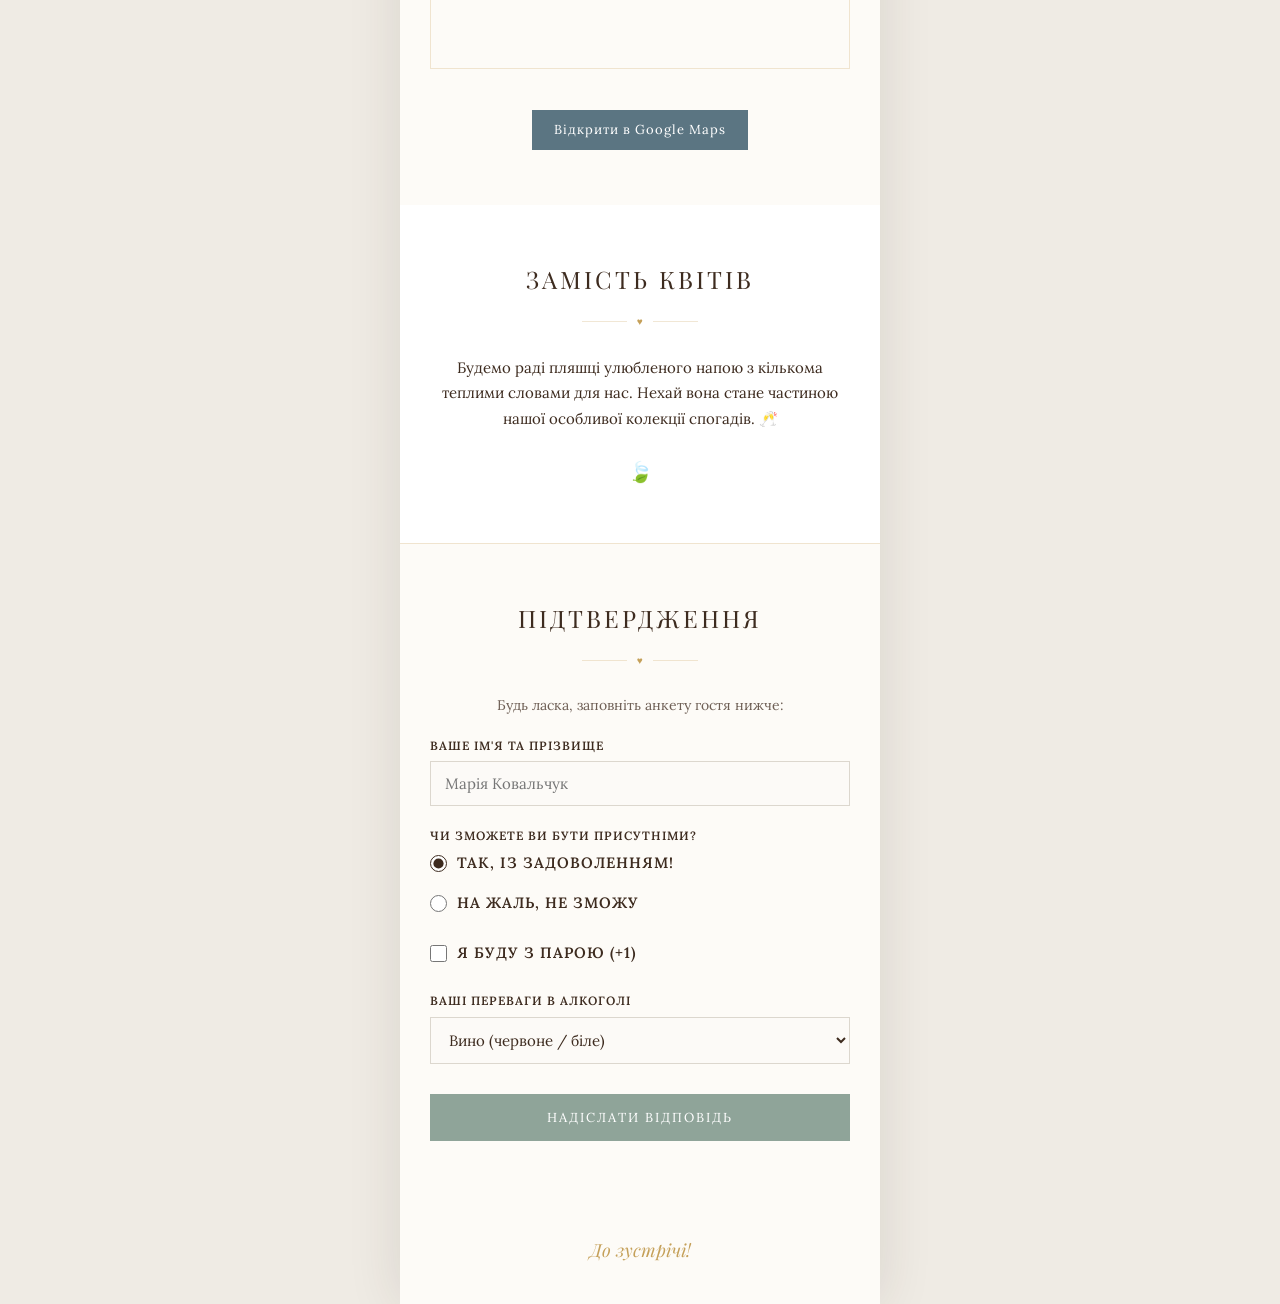
==== commit 7e5addc5: "Update index.html" ====
--- a/index.html
+++ b/index.html
@@ -10,13 +10,16 @@
     <link href="https://fonts.googleapis.com/css2?family=Lora:ital,wght@0,400..700;1,400..700&family=Playfair+Display:ital,wght@0,400..900;1,400..900&display=swap" rel="stylesheet">
 
     <style>
+        /* ЦВЕТОВАЯ ПАЛИТРА ИЗ МАКЕТА 1120.JPG */
         :root {
-            --bg-color: #FDFBF7; /* Благородний молочно-кремовий фон карточок */
-            --text-main: #3D2B1F; /* Глубокий шоколадно-коричневый для текста */
-            --accent-gold: #C5A059; /* Матовое золото для элементов декора */
-            --light-gold: rgba(197, 160, 89, 0.3);
-            --font-serif: 'Playfair Display', serif;
-            --font-body: 'Lora', serif;
+            --bg-card: #FDFBF7;       
+            --text-main: #3D2B1F;     
+            --text-muted: #7E6F63;    
+            --accent-gold: #C5A059;   
+            --accent-rose: #C9938A;   
+            --accent-sage: #8FA499;   
+            --accent-blue: #5B7582;   
+            --light-gold: rgba(197, 160, 89, 0.25);
         }
 
         * {
@@ -25,105 +28,83 @@
             padding: 0;
         }
 
-        /* НАЛАШТУВАННЯ ДЛЯ ПОСТОРІНКОВОГО С КРОЛУ (SCROLL-SNAP) */
-        html, body {
-            margin: 0;
-            padding: 0;
-            width: 100%;
-            height: 100%;
-            background-color: #EFEBE4;
-            scroll-snap-type: y mandatory; /* Включає жорстку фіксацію екранів */
-            overflow-y: scroll;
-            scroll-behavior: smooth;
-            font-family: var(--font-body);
+        html {
+            scroll-behavior: smooth; /* Плавная прокрутка к форме */
+        }
+
+        body {
+            background-color: #EFEBE4; 
             color: var(--text-main);
+            font-family: 'Lora', serif;
             line-height: 1.6;
         }
 
-        /* КОНТЕЙНЕР ДЛЯ СЛАЙДІВ */
-        .slide-section {
-            width: 100%;
-            height: 100vh; /* Рівно 100% висоти поточного екрану */
-            display: flex;
-            justify-content: center;
-            align-items: center;
-            scroll-snap-align: start; /* Точка фіксації слайду */
+        .site-container {
+            max-width: 480px;
+            margin: 0 auto;
+            background-color: var(--bg-card);
+            box-shadow: 0 0 50px rgba(61, 43, 31, 0.12);
             position: relative;
-            box-sizing: border-box;
             overflow: hidden;
         }
 
-        /* Центрувальник контенту всередині слайду (імітація екрану телефону) */
-        .slide-content {
-            width: 100%;
-            max-width: 450px;
-            height: 100%;
-            background-color: var(--bg-color);
-            padding: 40px 25px;
-            display: flex;
-            flex-direction: column;
-            justify-content: center;
-            align-items: center;
+        section {
+            padding: 55px 30px;
             text-align: center;
             position: relative;
-            box-shadow: 0 0 30px rgba(90, 75, 65, 0.05);
-        }
-
-        /* Для великих блоків, які не влазять на маленький екран (наприклад, RSVP) */
-        .slide-content.scrollable {
-            justify-content: flex-start;
-            overflow-y: auto;
-            padding-top: 50px;
-            padding-bottom: 50px;
         }
 
         h2 {
-            font-family: var(--font-serif);
+            font-family: 'Playfair Display', serif;
             font-size: 24px;
             font-weight: 400;
             text-transform: uppercase;
             letter-spacing: 3px;
             color: var(--text-main);
-            margin-bottom: 5px;
-        }
-
-        /* Роздільники з оригінального макету */
-        .heart-divider {
+        }
+
+        .custom-divider {
             display: flex;
             align-items: center;
             justify-content: center;
-            margin: 15px 0 20px 0;
-            width: 100%;
-        }
-        .heart-divider::before, .heart-divider::after {
+            margin: 15px 0 25px 0;
+        }
+        .custom-divider::before, .custom-divider::after {
             content: '';
-            width: 50px;
+            width: 45px;
             height: 1px;
             background-color: var(--light-gold);
         }
-        .heart-divider span {
+        .custom-divider span {
             color: var(--accent-gold);
             font-size: 10px;
             margin: 0 10px;
         }
 
-        .branch-decor {
+        .leaf-decor {
             color: var(--accent-gold);
             font-size: 20px;
-            margin-top: 15px;
-            letter-spacing: 2px;
-        }
-
-        /* 1. ОБЛОЖКА */
+            margin-top: 25px;
+        }
+
+        /* 1. ГЛАВНЫЙ ЭКРАН */
         .hero {
-            padding: 50px 30px;
+            padding: 80px 35px 50px 35px;
+        }
+        .hero-border {
             border: 1px solid var(--light-gold);
-            background: #fff;
-            width: 100%;
+            padding: 40px 20px;
+            background: #ffffff;
+        }
+        .hero-subtitle {
+            text-transform: uppercase;
+            letter-spacing: 4px;
+            font-size: 11px;
+            color: var(--accent-gold);
         }
         .hero-names {
-            font-family: var(--font-serif);
-            font-size: 42px;
+            font-family: 'Playfair Display', serif;
+            font-size: 44px;
             font-weight: 400;
             line-height: 1.2;
             margin: 15px 0;
@@ -132,125 +113,136 @@
             font-size: 30px;
             color: var(--accent-gold);
             display: block;
-            margin: 5px 0;
+            margin: 4px 0;
         }
         .hero-date {
-            font-size: 18px;
+            font-size: 17px;
             letter-spacing: 4px;
             margin: 15px 0;
             display: inline-block;
         }
         .hero-badge {
             border: 1px solid var(--accent-gold);
-            padding: 6px 20px;
+            padding: 6px 18px;
             font-size: 11px;
             text-transform: uppercase;
-            letter-spacing: 3px;
+            letter-spacing: 2px;
             display: inline-block;
             margin-top: 10px;
-        }
-
-        /* Навігаційні кнопки */
-        .btn-nav {
+            color: var(--text-main);
+        }
+        .btn-go-rsvp {
             display: inline-block;
-            padding: 10px 20px;
-            border: 1px solid var(--text-main);
-            color: var(--text-main);
-            text-decoration: none;
-            font-size: 11px;
-            text-transform: uppercase;
-            letter-spacing: 2px;
-            margin: 10px 5px;
-            font-weight: 600;
-            transition: all 0.3s;
-        }
-        .btn-nav:hover {
+            margin-top: 25px;
+            padding: 12px 25px;
             background-color: var(--text-main);
             color: #fff;
+            text-decoration: none;
+            font-size: 12px;
+            text-transform: uppercase;
+            letter-spacing: 2px;
+            transition: background 0.3s;
+        }
+        .btn-go-rsvp:hover {
+            background-color: var(--accent-gold);
         }
 
         /* 2. ТАЙМЕР */
-        .timer-container {
-            background-color: #ffffff;
-            border: 1px solid var(--light-gold);
-            padding: 20px 15px;
-            margin: 20px 0;
-            width: 100%;
+        .timer-section {
+            background-color: #fff;
+            padding: 40px 20px;
+            border-top: 1px solid rgba(197, 160, 89, 0.15);
+            border-bottom: 1px solid rgba(197, 160, 89, 0.15);
+            text-align: center;
         }
         .timer-title {
-            font-size: 12px;
-            text-transform: uppercase;
-            letter-spacing: 2px;
-            margin-bottom: 15px;
-            color: #7A6B62;
-        }
-        .timer-display {
+            font-size: 16px;
+            color: var(--text-muted);
+            margin-bottom: 20px;
+            letter-spacing: 1px;
+        }
+        .countdown-container {
             display: flex;
-            justify-content: space-around;
-        }
-        .timer-unit {
-            text-align: center;
-            width: 22%;
-        }
-        .timer-val {
-            font-family: var(--font-serif);
-            font-size: 28px;
-            color: var(--text-main);
+            justify-content: center;
+            gap: 25px;
+        }
+        .countdown-item {
+            min-width: 65px;
+        }
+        .countdown-item span {
+            font-family: 'Playfair Display', serif;
+            font-size: 36px;
+            color: var(--accent-rose); 
+            font-weight: 400;
             display: block;
             line-height: 1;
-            margin-bottom: 5px;
-        }
-        .timer-lbl {
-            font-size: 10px;
-            color: var(--accent-gold);
+        }
+        .countdown-item p {
+            font-size: 11px;
+            color: var(--text-muted);
+            text-transform: uppercase;
+            margin-top: 6px;
+            letter-spacing: 1px;
         }
 
         /* 3. ПРИВЕТСТВИЕ */
-        .greeting-title {
-            font-size: 14px;
-            letter-spacing: 2px;
-            text-transform: uppercase;
-        }
-        .guest-name {
-            font-family: var(--font-serif);
-            font-size: 32px;
+        .greeting-label {
+            text-transform: uppercase;
+            letter-spacing: 3px;
+            font-size: 13px;
+            color: var(--text-muted);
+        }
+        .guest-dynamic-name {
+            font-family: 'Playfair Display', serif;
+            font-size: 34px;
             font-style: italic;
             color: var(--accent-gold);
+            margin: 8px 0 15px 0;
             font-weight: 400;
-            margin: 10px 0 15px 0;
-        }
-
-        /* 4. АРКА ДЛЯ ДЕТСКОГО ФОТО */
-        .arch-frame {
-            width: 210px;
-            height: 300px;
-            margin: 0 auto 15px auto;
+        }
+
+        /* 4. АРХИВНАЯ РАМКА С ФОТО */
+        .photo-section {
+            background-color: #fff;
+        }
+        .wedding-arch-frame {
+            width: 230px;
+            height: 320px;
+            margin: 0 auto 25px auto;
             border: 1px solid var(--accent-gold);
-            border-radius: 105px 105px 0 0;
+            border-radius: 115px 115px 0 0; 
             padding: 6px;
         }
-        .arch-inside {
+        .wedding-arch-inside {
             width: 100%;
             height: 100%;
-            border-radius: 99px 99px 0 0;
+            border-radius: 109px 109px 0 0;
             overflow: hidden;
             background-color: #EFEBE4;
         }
-        .arch-inside img {
+        .wedding-arch-inside img {
             width: 100%;
             height: 100%;
             object-fit: cover;
         }
+        .quote-text {
+            font-style: italic;
+            font-size: 15px;
+            color: #5A4B41;
+            padding: 0 10px;
+        }
 
         /* 5. ТАЙМЛАЙН */
-        .timeline-container {
-            margin-top: 15px;
+        .timeline-box {
+            margin-top: 25px;
             position: relative;
             text-align: left;
-            padding-left: 35px;
-            display: inline-block;
-        }
-        .timeline-container::before {
+            padding-left: 40px;
+            max-width: 320px;
+            margin-left: auto;
+            margin-right: auto;
+        }
+        .timeline-box::before {
             content: '';
             position: absolute;
             left: 15px;
@@ -259,66 +251,109 @@
             width: 1px;
             background-color: var(--accent-gold);
         }
-        .timeline-row {
+        .timeline-element {
             position: relative;
-            margin-bottom: 18px;
-        }
-        .timeline-row::before {
+            margin-bottom: 28px;
+        }
+        .timeline-element::before {
             content: '';
             position: absolute;
-            left: -24px;
-            top: 7px;
-            width: 6px;
-            height: 6px;
+            left: -28px;
+            top: 6px;
+            width: 7px;
+            height: 7px;
             background-color: var(--accent-gold);
             border-radius: 50%;
         }
-        .time {
-            font-family: var(--font-serif);
-            font-size: 15px;
-            font-weight: 600;
+        .timeline-time {
+            font-family: 'Playfair Display', serif;
+            font-size: 16px;
+            font-weight: bold;
             color: var(--text-main);
             margin-right: 15px;
             display: inline-block;
-            width: 45px;
-        }
-        .event-title {
-            font-size: 14px;
+            width: 50px;
+        }
+        .timeline-text {
+            font-size: 15px;
             display: inline-block;
             vertical-align: top;
         }
 
         /* 6. ДРЕСС-КОД */
-        .palette-grid {
+        .dress-section {
+            background-color: #fff;
+        }
+        .color-palette-container {
             display: flex;
             justify-content: center;
-            gap: 10px;
+            gap: 12px;
             flex-wrap: wrap;
-            margin: 20px 0;
-        }
-        .color-ball {
+            margin: 25px 0;
+        }
+        .palette-item {
             text-align: center;
-            font-size: 9px;
+            font-size: 11px;
             text-transform: uppercase;
             letter-spacing: 1px;
-            color: #8C7E74;
-            width: 65px;
-        }
-        .color-preview {
-            width: 40px;
-            height: 40px;
+            color: var(--text-muted);
+        }
+        .color-circle-view {
+            width: 44px;
+            height: 44px;
             border-radius: 50%;
-            margin: 0 auto 6px auto;
+            margin-bottom: 5px;
             box-shadow: inset 0 2px 4px rgba(0,0,0,0.05);
             border: 1px solid rgba(0,0,0,0.04);
         }
 
-        /* 7. ФОРМА RSVP */
-        form { text-align: left; width: 100%; margin-top: 10px; }
-        .form-item { margin-bottom: 15px; }
-        label {
+        /* 7. ЛОКАЦИЯ */
+        .address-bold {
+            font-size: 18px;
+            font-weight: 600;
+        }
+        .address-sub {
+            font-size: 14px;
+            color: var(--text-muted);
+            margin-bottom: 15px;
+        }
+        .map-container {
+            width: 100%;
+            height: 230px;
+            border: 1px solid var(--light-gold);
+            margin-top: 15px;
+        }
+        .btn-open-map {
+            display: inline-block;
+            margin-top: 15px;
+            padding: 10px 22px;
+            background-color: var(--accent-blue); 
+            color: white;
+            text-decoration: none;
+            font-size: 13px;
+            letter-spacing: 1px;
+            transition: background 0.3s;
+        }
+        .btn-open-map:hover { background-color: #495e6b; }
+
+        /* ДЕТАЛИ */
+        .details-section { background-color: #fff; }
+
+        /* 8. RSVP БЛОК */
+        .rsvp-section {
+            border-top: 1px solid var(--light-gold);
+            background-color: #FDFBF7;
+        }
+        form {
+            text-align: left;
+            margin-top: 15px;
+        }
+        .form-row {
+            margin-bottom: 20px;
+        }
+        form label {
             display: block;
-            font-size: 11px;
+            font-size: 12px;
             text-transform: uppercase;
             letter-spacing: 1px;
             margin-bottom: 6px;
@@ -326,228 +361,224 @@
         }
         input[type="text"], select {
             width: 100%;
-            padding: 11px 12px;
+            padding: 12px 14px;
             border: 1px solid #DCD7CE;
             background-color: #FCFAF7;
             color: var(--text-main);
-            font-family: var(--font-body);
-            font-size: 14px;
+            font-family: 'Lora', serif;
+            font-size: 15px;
+        }
+        input[type="text"]:focus, select:focus {
+            border-color: var(--accent-gold);
             outline: none;
-        }
-        .radio-list {
+            background-color: #fff;
+        }
+        .radio-stack {
             display: flex;
             flex-direction: column;
-            gap: 8px;
-        }
-        .radio-item {
+            gap: 10px;
+            margin-top: 5px;
+        }
+        .radio-label-item {
             display: flex;
             align-items: center;
             gap: 10px;
             cursor: pointer;
-            font-size: 14px;
-        }
-        .hidden-input-block {
+            font-size: 15px;
+        }
+        input[type="radio"], input[type="checkbox"] {
+            accent-color: var(--text-main);
+            width: 17px;
+            height: 17px;
+        }
+        
+        .dynamic-partner-block {
             max-height: 0;
             overflow: hidden;
             opacity: 0;
             transition: all 0.4s ease;
         }
-        .hidden-input-block.open {
-            max-height: 90px;
+        .dynamic-partner-block.visible {
+            max-height: 100px;
             opacity: 1;
-            margin-top: 10px;
-        }
-        .submit-button {
-            background-color: var(--text-main);
+            margin-top: 15px;
+        }
+
+        .btn-submit-rsvp {
+            background-color: var(--accent-sage); 
             color: #fff;
             border: none;
             width: 100%;
-            padding: 14px;
-            font-family: var(--font-body);
-            font-size: 12px;
+            padding: 15px;
+            font-family: 'Lora', serif;
+            font-size: 13px;
             text-transform: uppercase;
             letter-spacing: 2px;
             cursor: pointer;
-            font-weight: 600;
-        }
-        .status-message {
-            padding: 12px;
+            transition: background 0.3s;
             margin-top: 10px;
+        }
+        .btn-submit-rsvp:hover { background-color: #798e83; }
+        
+        .alert-message {
+            padding: 15px;
+            margin-top: 15px;
             display: none;
             text-align: center;
             font-weight: 600;
             color: var(--accent-gold);
-            border: 1px dashed var(--accent-gold);
-        }
-
-        /* 8. КАРТА */
-        .map-box {
-            width: 100%;
-            height: 220px;
-            border: 1px solid var(--light-gold);
-            margin-top: 15px;
-        }
-        .map-box iframe {
-            width: 100%;
-            height: 100%;
-            border: 0;
+        }
+
+        .final-footer {
+            font-family: 'Playfair Display', serif;
+            font-style: italic;
+            font-size: 18px;
+            color: var(--accent-gold);
+            padding: 40px 0;
         }
     </style>
 </head>
 <body>
 
-    <div class="slide-section" id="slide-hero">
-        <div class="slide-content">
-            <div class="hero">
-                <p style="text-transform: uppercase; letter-spacing: 3px; font-size: 11px; color: var(--accent-gold);">Запрошення</p>
+    <div class="site-container">
+
+        <section class="hero">
+            <div class="hero-border">
+                <p class="hero-subtitle">Запрошення</p>
                 <h1 class="hero-names">Дар'я<span>&</span>Антон</h1>
-                <div class="heart-divider"><span>♦</span></div>
-                <p class="hero-date">01 | 08 | 2026</p>
+                <div class="custom-divider"><span>♦</span></div>
+                <p class="hero-date">01 . 08 . 2026</p>
                 <br>
                 <div class="hero-badge">Запрошення на весілля</div>
+                <br>
+                <a href="#rsvp-block" class="btn-go-rsvp">Підтвердити присутність</a>
             </div>
-            <div style="margin-top: 10px;">
-                <a href="#slide-rsvp" class="btn-nav">Заповнити RSVP</a>
+        </section>
+
+        <div class="timer-section">
+            <p class="timer-title">До нашого свята залишилось:</p>
+            <div class="countdown-container" id="wedding-timer-clock">
+                <div class="countdown-item"><span id="days-count">00</span><p>днів</p></div>
+                <div class="countdown-item"><span id="hours-count">00</span><p>годин</p></div>
+                <div class="countdown-item"><span id="mins-count">00</span><p>хвилин</p></div>
             </div>
         </div>
-    </div>
-
-    <div class="slide-section">
-        <div class="slide-content">
-            <p style="font-size: 15px; font-style: italic; color: #5A4B41; padding: 0 10px;">
-                «У кожної історії є особлива глава. Наша починається тут. Дякую, що будете поруч із нами у цей особливий день!»
-            </p>
+
+        <section style="padding-top: 50px;">
+            <p class="greeting-label">Шановні</p>
+            <h1 id="web-guest-name" class="guest-dynamic-name">Друзі</h1>
+            <p style="font-size: 15px; padding: 0 5px;">запрошуємо вас розділити з нами найтепліші емоції та стати частиною одного з найважливіших днів нашого життя ✨</p>
+            <div class="leaf-decor">🍃</div>
+        </section>
+
+        <section class="photo-section">
+            <div class="custom-divider"><span>♥</span></div>
             
-            <div class="timer-container">
-                <div class="timer-title">До нашого свята залишилось:</div>
-                <div class="timer-display">
-                    <div class="timer-unit">
-                        <span class="timer-val" id="days">00</span>
-                        <span class="timer-lbl">днів</span>
-                    </div>
-                    <div class="timer-unit">
-                        <span class="timer-val" id="hours">00</span>
-                        <span class="timer-lbl">годин</span>
-                    </div>
-                    <div class="timer-unit">
-                        <span class="timer-val" id="mins">00</span>
-                        <span class="timer-lbl">хвил</span>
-                    </div>
-                    <div class="timer-unit">
-                        <span class="timer-val" id="secs">00</span>
-                        <span class="timer-lbl">сек</span>
-                    </div>
-                </div>
-            </div>
-            <div class="branch-decor">🍃</div>
-        </div>
-    </div>
-
-    <div class="slide-section">
-        <div class="slide-content">
-            <p class="greeting-title">Шановні</p>
-            <h1 id="web-guest-name" class="guest-name">Друзі</h1>
-            <p style="font-size: 14px; padding: 0 15px;">запрошуємо вас розділити з нами найтепліші емоції та стати частиною одного з найважливіших днів нашого життя ✨</p>
-            <div class="branch-decor">🍃</div>
-        </div>
-    </div>
-
-    <div class="slide-section">
-        <div class="slide-content">
-            <div class="heart-divider"><span>♥</span></div>
-            <div class="arch-frame">
-                <div class="arch-inside">
+            <div class="wedding-arch-frame">
+                <div class="wedding-arch-inside">
                     <img src="1117.jpg" alt="Молодята в дитинстві">
                 </div>
             </div>
-            <p style="font-size: 14px; font-style: italic; color: #6E5F55;">«І серед мільйонів людей ми знайшли одне одного...»</p>
-        </div>
-    </div>
-
-    <div class="slide-section">
-        <div class="slide-content">
+
+            <p class="quote-text">«У кожної історії є особлива глава. Наша починається тут. Дякуємо, що будете поруч із нами у цей особливий день!»</p>
+            <div class="leaf-decor">🍃</div>
+        </section>
+
+        <section>
             <h2>Timeline</h2>
-            <div class="heart-divider"><span>♥</span></div>
+            <div class="custom-divider"><span>♥</span></div>
             
-            <div class="timeline-container">
-                <div class="timeline-row"><span class="time">14:00</span><span class="event-title">Welcome zone</span></div>
-                <div class="timeline-row"><span class="time">14:30</span><span class="event-title">Церемонія</span></div>
-                <div class="timeline-row"><span class="time">15:30</span><span class="event-title">1 стіл</span></div>
-                <div class="timeline-row"><span class="time">17:30</span><span class="event-title">2 стіл</span></div>
-                <div class="timeline-row"><span class="time">18:30</span><span class="event-title">Торт</span></div>
-                <div class="timeline-row"><span class="time">19:00</span><span class="event-title">Пати тайм</span></div>
-                <div class="timeline-row"><span class="time">20:00</span><span class="event-title">Трансфер</span></div>
+            <div class="timeline-box">
+                <div class="timeline-element"><span class="timeline-time">14:00</span><span class="timeline-text">Welcome zone</span></div>
+                <div class="timeline-element"><span class="timeline-time">14:30</span><span class="timeline-text">Церемонія</span></div>
+                <div class="timeline-element"><span class="timeline-time">15:30</span><span class="timeline-text">1 стіл</span></div>
+                <div class="timeline-element"><span class="timeline-time">17:30</span><span class="timeline-text">2 стіл</span></div>
+                <div class="timeline-element"><span class="timeline-time">18:30</span><span class="timeline-text">Торт</span></div>
+                <div class="timeline-element"><span class="timeline-time">19:00</span><span class="timeline-text">Пати тайм</span></div>
+                <div class="timeline-element"><span class="timeline-time">20:00</span><span class="timeline-text">Трансфер</span></div>
             </div>
-        </div>
-    </div>
-
-    <div class="slide-section">
-        <div class="slide-content">
+        </section>
+
+        <section class="dress-section">
             <h2>Dress Code</h2>
-            <div class="heart-divider"><span>♥</span></div>
-            <p style="font-size: 14px; padding: 0 10px;">Будемо вдячні, якщо ви підтримаєте кольорову гаму нашого свята:</p>
+            <div class="custom-divider"><span>♥</span></div>
+            <p style="font-size: 15px;">Будемо вдячні, якщо ви підтримаєте кольорову гаму нашого свята у ніжних та природних відтінках:</p>
             
-            <div class="palette-grid">
-                <div class="color-ball"><div class="color-preview" style="background-color: #E8D3C7;"></div>pink</div>
-                <div class="color-ball"><div class="color-preview" style="background-color: #E2CEB1;"></div>champagne</div>
-                <div class="color-ball"><div class="color-preview" style="background-color: #C5A059;"></div>gold</div>
-                <div class="color-ball"><div class="color-preview" style="background-color: #A3B19B;"></div>sage</div>
-                <div class="color-ball"><div class="color-preview" style="background-color: #4A3E3D;"></div>brown</div>
-                <div class="color-ball"><div class="color-preview" style="background-color: #7B8CA3;"></div>blue</div>
-                <div class="color-ball"><div class="color-preview" style="background-color: #A293A7;"></div>lilac</div>
-                <div class="color-ball"><div class="color-preview" style="background-color: #222222;"></div>black</div>
+            <div class="color-palette-container">
+                <div class="palette-item"><div class="color-circle-view" style="background-color: #E8D3C7;"></div>pink</div>
+                <div class="palette-item"><div class="color-circle-view" style="background-color: #E2CEB1;"></div>champagne</div>
+                <div class="palette-item"><div class="color-circle-view" style="background-color: #C5A059;"></div>gold</div>
+                <div class="palette-item"><div class="color-circle-view" style="background-color: #A3B19B;"></div>sage</div>
+                <div class="palette-item"><div class="color-circle-view" style="background-color: #4A3E3D;"></div>brown</div>
+                <div class="palette-item"><div class="color-circle-view" style="background-color: #7B8CA3;"></div>blue</div>
+                <div class="palette-item"><div class="color-circle-view" style="background-color: #A293A7;"></div>lilac</div>
+                <div class="palette-item"><div class="color-circle-view" style="background-color: #222222;"></div>black</div>
             </div>
-            <p style="font-size: 12px; color: #7A6B62;">Просимо уникати: total white • neon • bright red</p>
-        </div>
-    </div>
-
-    <div class="slide-section">
-        <div class="slide-content">
+            
+            <p style="font-size: 13px; color: #7A6B62; line-height: 1.8; margin-top: 15px;">
+                Просимо уникати:<br>
+                <strong>total white • neon colors • bright red</strong>
+            </p>
+        </section>
+
+        <section>
+            <h2>Локація</h2>
+            <div class="custom-divider"><span>♥</span></div>
+            <p class="address-bold">с. Сурсько-Литовське</p>
+            <p class="address-sub">вул. Шевченка, 45 | Dnipro</p>
+            
+            <div class="map-container">
+                <iframe src="https://www.openstreetmap.org/export/embed.html?bbox=34.9200%2C48.3300%2C34.9600%2C48.3600&amp;layer=mapnik" width="100%" height="100%" style="border:0;"></iframe>
+            </div>
+            <br>
+            <a href="https://www.google.com/maps/place/%D0%A1%D1%83%D1%80%D1%81%D0%BA%D0%BE-%D0%9B%D0%B8%D1%82%D0%BE%D0%B2%D1%81%D0%BA%D0%BE%D0%B5" target="_blank" class="btn-open-map">Відкрити в Google Maps</a>
+        </section>
+
+        <section class="details-section">
             <h2>Замість квітів</h2>
-            <div class="heart-divider"><span>♥</span></div>
-            <p style="font-size: 14px; line-height: 1.7; padding: 0 15px;">Будемо раді пляшці улюбленого напою з кількома теплими словами для нас. Нехай вона стане частиною нашої особливої колекції спогадів. 🥂</p>
-            <div class="branch-decor">🍃</div>
-        </div>
-    </div>
-
-    <div class="slide-section" id="slide-rsvp">
-        <div class="slide-content scrollable">
+            <div class="custom-divider"><span>♥</span></div>
+            <p style="font-size: 15px; line-height: 1.7;">Будемо раді пляшці улюбленого напою з кількома теплими словами для нас. Нехай вона стане частиною нашої особливої колекції спогадів. 🥂</p>
+            <div class="leaf-decor">🍃</div>
+        </section>
+
+        <section class="rsvp-section" id="rsvp-block">
             <h2>Підтвердження</h2>
-            <div class="heart-divider"><span>♥</span></div>
+            <div class="custom-divider"><span>♥</span></div>
+            <p style="font-size: 14px; margin-bottom: 20px; color: #6E5F55;">Будь ласка, заповніть анкету гостя нижче:</p>
             
-            <form id="wedding-rsvp-form" action="https://formspree.io/f/ТВОЙ_ID_FORMSPREE" method="POST">
-                <div class="form-item">
+            <form id="wedding-rsvp-form-final" action="https://formspree.io/f/YOUR_ID" method="POST">
+                <div class="form-row">
                     <label>Ваше ім'я та прізвище</label>
-                    <input type="text" id="guest-name-input" name="Имя_Гостя" required placeholder="Марія Ковальчук">
+                    <input type="text" id="guest-name-input-field" name="Имя_Гостя" required placeholder="Марія Ковальчук">
                 </div>
 
-                <div class="form-item">
+                <div class="form-row">
                     <label>Чи зможете ви бути присутніми?</label>
-                    <div class="radio-list">
-                        <label class="radio-item">
+                    <div class="radio-stack">
+                        <label class="radio-label-item">
                             <input type="radio" name="Присутствие" value="Приду" checked required>
                             <span>Так, із задоволенням!</span>
                         </label>
-                        <label class="radio-item">
+                        <label class="radio-label-item">
                             <input type="radio" name="Присутствие" value="Не приду">
                             <span>На жаль, не зможу</span>
                         </label>
                     </div>
                 </div>
 
-                <div class="form-item" id="plus-one-zone">
-                    <label class="radio-item">
-                        <input type="checkbox" id="plus-one-checkbox" name="Идет_с_парой" value="Да">
+                <div class="form-row" id="plus-one-interactive-zone">
+                    <label class="radio-label-item">
+                        <input type="checkbox" id="plus-one-checkbox-btn" name="Идет_с_парой" value="Да">
                         <span>Я буду з парою (+1)</span>
                     </label>
                     
-                    <div class="hidden-input-block" id="partner-input-block">
-                        <label style="margin-top: 8px;">Ім'я та прізвище супутника</label>
-                        <input type="text" id="partner-name-input" name="Имя_Спутника" placeholder="Ім'я вашої пари">
+                    <div class="dynamic-partner-block" id="partner-input-area">
+                        <label style="margin-top: 10px;">Ім'я та прізвище супутника</label>
+                        <input type="text" id="partner-name-text-field" name="Имя_Спутника" placeholder="Введіть ім'я вашої пари">
                     </div>
                 </div>
 
-                <div class="form-item">
+                <div class="form-row">
                     <label>Ваші переваги в алкоголі</label>
                     <select name="Алкоголь">
                         <option value="Вино">Вино (червоне / біле)</option>
@@ -557,62 +588,24 @@
                     </select>
                 </div>
 
-                <button type="submit" id="submit-btn" class="submit-button">Надіслати відповідь</button>
+                <button type="submit" id="submit-btn-action" class="btn-submit-rsvp">Надіслати відповідь</button>
             </form>
-            <div id="success-alert" class="status-message">Дякуємо! Відповідь успішно збережено. ♥</div>
-        </div>
-    </div>
-
-    <div class="slide-section">
-        <div class="slide-content">
-            <h2>Локація</h2>
-            <div class="heart-divider"><span>♥</span></div>
-            <p style="font-size: 16px; font-weight: bold;">с. Сурсько-Литовське</p>
-            <p style="font-size: 13px; color: #7A6B62; margin-bottom: 10px;">вул. Шевченка, 45 | Dnipro</p>
-            
-            <div class="map-box">
-                <iframe src="https://www.google.com/maps/embed?pb=!1m18!1m12!1m3!1d2650.7877239712613!2d34.9351052!3d48.3262663!2m3!1f0!2f0!3f0!3m2!1i1024!2i768!4f13.1!3m3!1m2!1s0x40dba46e6a1cd031%3A0x6bd77a7f6da9adcb!2z0YPQuy4g0KjQtdCy0YfQtdC90LrQviwgNDUsINCh0YPRgNGB0LrQvi3Qm9C40YLQvtCy0YHQutCvtNC1LCDQlNC90LXQv9GA0L7Qv9C10YLRgNC-0LLRgdC60DRRjyDQvtCx0LvQsNGB0YLRjCwgNDkwMDA!5e0!3m2!1sru!2sua!4v1716800000000!5m2!1sru!2sua" allowfullscreen="" loading="lazy" referrerpolicy="no-referrer-when-downgrade"></iframe>
-            </div>
-            
-            <p style="font-family: var(--font-serif); font-style: italic; font-size: 16px; color: var(--accent-gold); margin-top: 15px;">До зустрічі!</p>
-        </div>
+
+            <div id="success-alert-box" class="alert-message">Дякуємо! Вашу відповідь успішно збережено. ♥</div>
+        </section>
+
+        <section class="final-footer">
+            До зустрічі!
+        </section>
     </div>
 
     <script>
         window.addEventListener('DOMContentLoaded', () => {
-            // 1. РАБОТА ТАЙМЕРА (До 1 августа 2026)
-            const weddingDate = new Date("August 1, 2026 14:00:00").getTime();
-
-            function updateTimer() {
-                const now = new Date().getTime();
-                const diff = weddingDate - now;
-
-                if (diff <= 0) {
-                    document.getElementById("days").innerText = "00";
-                    document.getElementById("hours").innerText = "00";
-                    document.getElementById("mins").innerText = "00";
-                    document.getElementById("secs").innerText = "00";
-                    return;
-                }
-
-                const d = Math.floor(diff / (1000 * 60 * 60 * 24));
-                const h = Math.floor((diff % (1000 * 60 * 60 * 24)) / (1000 * 60 * 60));
-                const m = Math.floor((diff % (1000 * 60 * 60)) / (1000 * 60));
-                const s = Math.floor((diff % (1000 * 60)) / 1000);
-
-                document.getElementById("days").innerText = d < 10 ? "0" + d : d;
-                document.getElementById("hours").innerText = h < 10 ? "0" + h : h;
-                document.getElementById("mins").innerText = m < 10 ? "0" + m : m;
-                document.getElementById("secs").innerText = s < 10 ? "0" + s : s;
-            }
-            setInterval(updateTimer, 1000);
-            updateTimer();
-
-            // 2. ИМЯ ИЗ ССЫЛКИ
+            // Именные приглашения
             const urlParams = new URLSearchParams(window.location.search);
             const guestName = urlParams.get('name');
             const titleElement = document.getElementById('web-guest-name');
-            const inputElement = document.getElementById('guest-name-input');
+            const inputElement = document.getElementById('guest-name-input-field');
 
             if (guestName) {
                 const formattedName = guestName.replace(/\+/g, ' ');
@@ -620,19 +613,39 @@
                 inputElement.value = formattedName;
             }
 
-            // 3. ЛОГИКА РАСКРЫТИЯ ДЛЯ ПАРЫ (+1)
-            const plusOneCheckbox = document.getElementById('plus-one-checkbox');
-            const partnerBlock = document.getElementById('partner-input-block');
-            const partnerInput = document.getElementById('partner-name-input');
+            // Таймер
+            const weddingTargetDate = new Date("August 1, 2026 14:00:00").getTime();
+            const timerMechanism = setInterval(function() {
+                const nowTime = new Date().getTime();
+                const totalDifference = weddingTargetDate - nowTime;
+
+                const days = Math.floor(totalDifference / (1000 * 60 * 60 * 24));
+                const hours = Math.floor((totalDifference % (1000 * 60 * 60 * 24)) / (1000 * 60 * 60));
+                const minutes = Math.floor((totalDifference % (1000 * 60 * 60)) / (1000 * 60));
+
+                document.getElementById("days-count").innerText = days < 10 ? "0" + days : days;
+                document.getElementById("hours-count").innerText = hours < 10 ? "0" + hours : hours;
+                document.getElementById("mins-count").innerText = minutes < 10 ? "0" + minutes : minutes;
+
+                if (totalDifference < 0) {
+                    clearInterval(timerMechanism);
+                    document.getElementById("wedding-timer-clock").innerHTML = "<p style='color:var(--accent-gold); font-style:italic;'>Цей особливий день настал!</p>";
+                }
+            }, 1000);
+
+            // Показ/скрытие блока "+1"
+            const plusOneCheckbox = document.getElementById('plus-one-checkbox-btn');
+            const partnerBlock = document.getElementById('partner-input-area');
+            const partnerInput = document.getElementById('partner-name-text-field');
             const statusRadios = document.querySelectorAll('input[name="Присутствие"]');
-            const plusOneZone = document.getElementById('plus-one-zone');
+            const plusOneZone = document.getElementById('plus-one-interactive-zone');
 
             plusOneCheckbox.addEventListener('change', function() {
                 if (this.checked) {
-                    partnerBlock.classList.add('open');
+                    partnerBlock.classList.add('visible');
                     partnerInput.setAttribute('required', 'required');
                 } else {
-                    partnerBlock.classList.remove('open');
+                    partnerBlock.classList.remove('visible');
                     partnerInput.removeAttribute('required');
                     partnerInput.value = '';
                 }
@@ -643,7 +656,7 @@
                     if (this.value === 'Не приду') {
                         plusOneZone.style.display = 'none';
                         plusOneCheckbox.checked = false;
-                        partnerBlock.classList.remove('open');
+                        partnerBlock.classList.remove('visible');
                         partnerInput.removeAttribute('required');
                         partnerInput.value = '';
                     } else {
@@ -652,10 +665,10 @@
                 });
             });
 
-            // 4. AJAX ОТПРАВКА ФОРМЫ СБОРА ДАННЫХ
-            const form = document.getElementById('wedding-rsvp-form');
-            const submitBtn = document.getElementById('submit-btn');
-            const successAlert = document.getElementById('success-alert');
+            // Отправка данных формы
+            const form = document.getElementById('wedding-rsvp-form-final');
+            const submitBtn = document.getElementById('submit-btn-action');
+            const successAlert = document.getElementById('success-alert-box');
 
             form.addEventListener('submit', function(e) {
                 e.preventDefault();
@@ -672,13 +685,13 @@
                         form.style.display = 'none';
                         successAlert.style.display = 'block';
                     } else {
-                        alert('Сталася помилка. Спробуйте ще раз.');
+                        alert('Сталася помилка. Будь ласка, спробуйте ще раз.');
                         submitBtn.innerText = "Надіслати відповідь";
                         submitBtn.disabled = false;
                     }
                 })
                 .catch(() => {
-                    alert('Помилка мережі.');
+                    alert('Помилка з\'єднання. Перевірте інтернет.');
                     submitBtn.innerText = "Надіслати відповідь";
                     submitBtn.disabled = false;
                 });
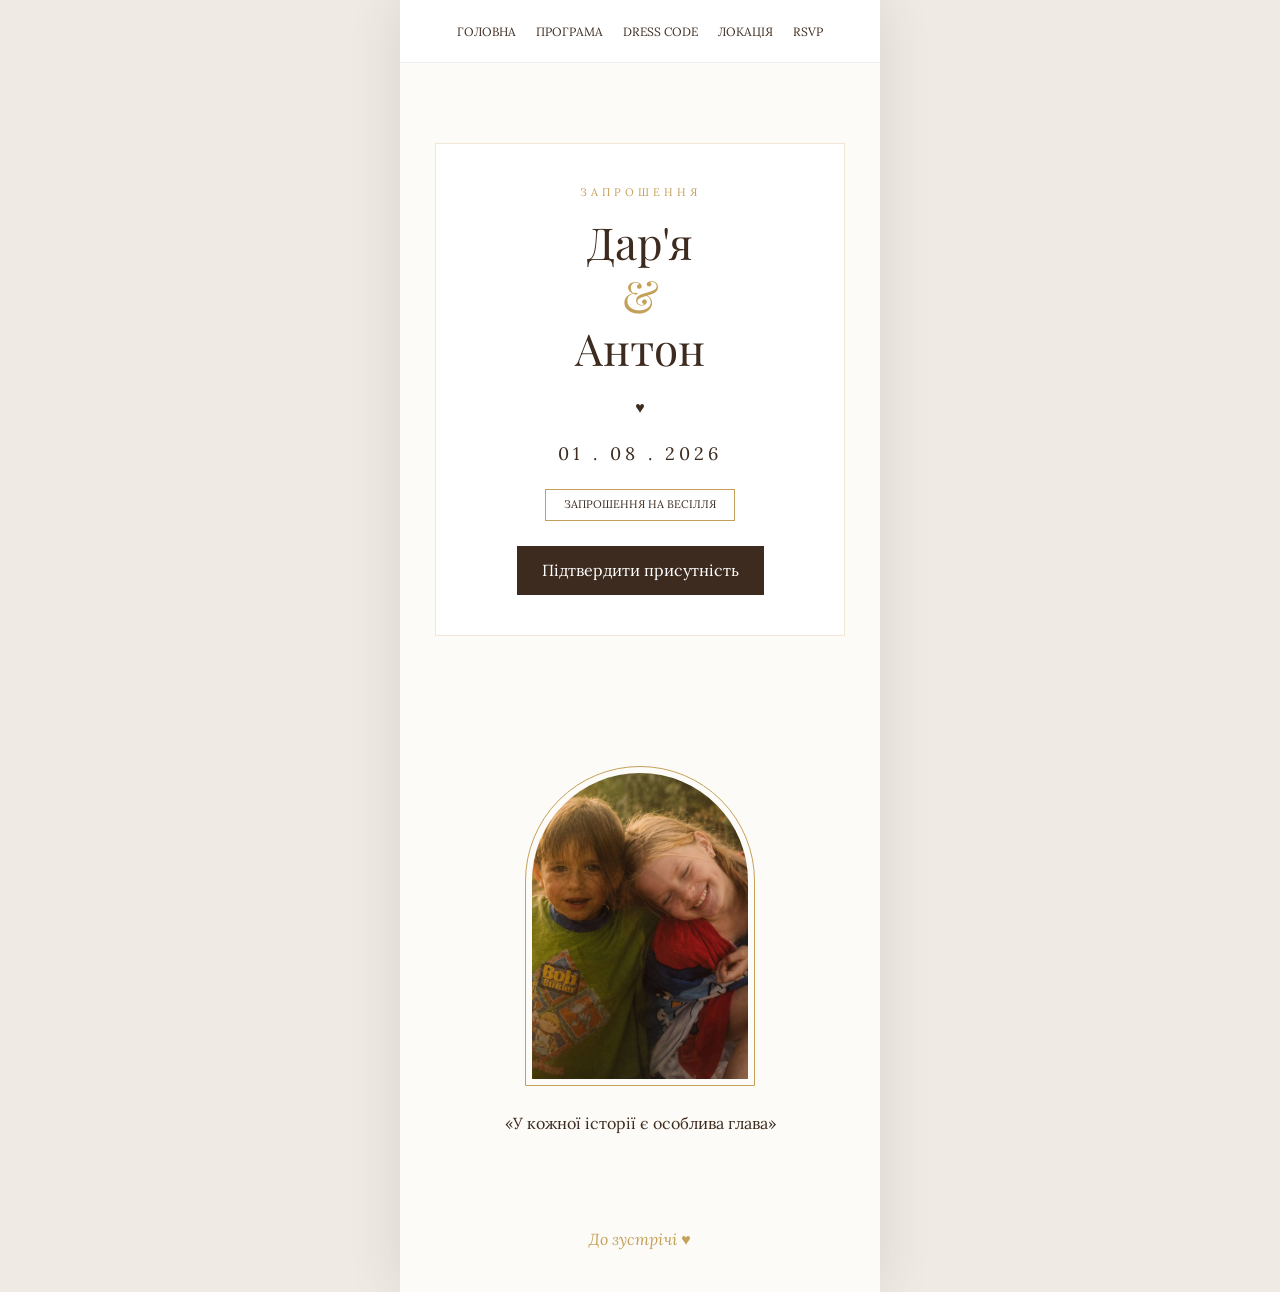
==== commit e3099b3d: "Add files via upload" ====
--- a/index.html
+++ b/index.html
@@ -1,702 +1,82 @@
 <!DOCTYPE html>
 <html lang="uk">
+
 <head>
     <meta charset="UTF-8">
     <meta name="viewport" content="width=device-width, initial-scale=1.0">
-    <title>Запрошення на весілля Дар'ї та Антона</title>
-    
+    <title>Дар'я та Антон</title>
+
+    <link rel="stylesheet" href="style.css">
+
     <link rel="preconnect" href="https://fonts.googleapis.com">
     <link rel="preconnect" href="https://fonts.gstatic.com" crossorigin>
-    <link href="https://fonts.googleapis.com/css2?family=Lora:ital,wght@0,400..700;1,400..700&family=Playfair+Display:ital,wght@0,400..900;1,400..900&display=swap" rel="stylesheet">
 
-    <style>
-        /* ЦВЕТОВАЯ ПАЛИТРА ИЗ МАКЕТА 1120.JPG */
-        :root {
-            --bg-card: #FDFBF7;       
-            --text-main: #3D2B1F;     
-            --text-muted: #7E6F63;    
-            --accent-gold: #C5A059;   
-            --accent-rose: #C9938A;   
-            --accent-sage: #8FA499;   
-            --accent-blue: #5B7582;   
-            --light-gold: rgba(197, 160, 89, 0.25);
-        }
+    <link href="https://fonts.googleapis.com/css2?family=Lora&family=Playfair+Display&display=swap" rel="stylesheet">
+</head>
 
-        * {
-            box-sizing: border-box;
-            margin: 0;
-            padding: 0;
-        }
-
-        html {
-            scroll-behavior: smooth; /* Плавная прокрутка к форме */
-        }
-
-        body {
-            background-color: #EFEBE4; 
-            color: var(--text-main);
-            font-family: 'Lora', serif;
-            line-height: 1.6;
-        }
-
-        .site-container {
-            max-width: 480px;
-            margin: 0 auto;
-            background-color: var(--bg-card);
-            box-shadow: 0 0 50px rgba(61, 43, 31, 0.12);
-            position: relative;
-            overflow: hidden;
-        }
-
-        section {
-            padding: 55px 30px;
-            text-align: center;
-            position: relative;
-        }
-
-        h2 {
-            font-family: 'Playfair Display', serif;
-            font-size: 24px;
-            font-weight: 400;
-            text-transform: uppercase;
-            letter-spacing: 3px;
-            color: var(--text-main);
-        }
-
-        .custom-divider {
-            display: flex;
-            align-items: center;
-            justify-content: center;
-            margin: 15px 0 25px 0;
-        }
-        .custom-divider::before, .custom-divider::after {
-            content: '';
-            width: 45px;
-            height: 1px;
-            background-color: var(--light-gold);
-        }
-        .custom-divider span {
-            color: var(--accent-gold);
-            font-size: 10px;
-            margin: 0 10px;
-        }
-
-        .leaf-decor {
-            color: var(--accent-gold);
-            font-size: 20px;
-            margin-top: 25px;
-        }
-
-        /* 1. ГЛАВНЫЙ ЭКРАН */
-        .hero {
-            padding: 80px 35px 50px 35px;
-        }
-        .hero-border {
-            border: 1px solid var(--light-gold);
-            padding: 40px 20px;
-            background: #ffffff;
-        }
-        .hero-subtitle {
-            text-transform: uppercase;
-            letter-spacing: 4px;
-            font-size: 11px;
-            color: var(--accent-gold);
-        }
-        .hero-names {
-            font-family: 'Playfair Display', serif;
-            font-size: 44px;
-            font-weight: 400;
-            line-height: 1.2;
-            margin: 15px 0;
-        }
-        .hero-names span {
-            font-size: 30px;
-            color: var(--accent-gold);
-            display: block;
-            margin: 4px 0;
-        }
-        .hero-date {
-            font-size: 17px;
-            letter-spacing: 4px;
-            margin: 15px 0;
-            display: inline-block;
-        }
-        .hero-badge {
-            border: 1px solid var(--accent-gold);
-            padding: 6px 18px;
-            font-size: 11px;
-            text-transform: uppercase;
-            letter-spacing: 2px;
-            display: inline-block;
-            margin-top: 10px;
-            color: var(--text-main);
-        }
-        .btn-go-rsvp {
-            display: inline-block;
-            margin-top: 25px;
-            padding: 12px 25px;
-            background-color: var(--text-main);
-            color: #fff;
-            text-decoration: none;
-            font-size: 12px;
-            text-transform: uppercase;
-            letter-spacing: 2px;
-            transition: background 0.3s;
-        }
-        .btn-go-rsvp:hover {
-            background-color: var(--accent-gold);
-        }
-
-        /* 2. ТАЙМЕР */
-        .timer-section {
-            background-color: #fff;
-            padding: 40px 20px;
-            border-top: 1px solid rgba(197, 160, 89, 0.15);
-            border-bottom: 1px solid rgba(197, 160, 89, 0.15);
-            text-align: center;
-        }
-        .timer-title {
-            font-size: 16px;
-            color: var(--text-muted);
-            margin-bottom: 20px;
-            letter-spacing: 1px;
-        }
-        .countdown-container {
-            display: flex;
-            justify-content: center;
-            gap: 25px;
-        }
-        .countdown-item {
-            min-width: 65px;
-        }
-        .countdown-item span {
-            font-family: 'Playfair Display', serif;
-            font-size: 36px;
-            color: var(--accent-rose); 
-            font-weight: 400;
-            display: block;
-            line-height: 1;
-        }
-        .countdown-item p {
-            font-size: 11px;
-            color: var(--text-muted);
-            text-transform: uppercase;
-            margin-top: 6px;
-            letter-spacing: 1px;
-        }
-
-        /* 3. ПРИВЕТСТВИЕ */
-        .greeting-label {
-            text-transform: uppercase;
-            letter-spacing: 3px;
-            font-size: 13px;
-            color: var(--text-muted);
-        }
-        .guest-dynamic-name {
-            font-family: 'Playfair Display', serif;
-            font-size: 34px;
-            font-style: italic;
-            color: var(--accent-gold);
-            margin: 8px 0 15px 0;
-            font-weight: 400;
-        }
-
-        /* 4. АРХИВНАЯ РАМКА С ФОТО */
-        .photo-section {
-            background-color: #fff;
-        }
-        .wedding-arch-frame {
-            width: 230px;
-            height: 320px;
-            margin: 0 auto 25px auto;
-            border: 1px solid var(--accent-gold);
-            border-radius: 115px 115px 0 0; 
-            padding: 6px;
-        }
-        .wedding-arch-inside {
-            width: 100%;
-            height: 100%;
-            border-radius: 109px 109px 0 0;
-            overflow: hidden;
-            background-color: #EFEBE4;
-        }
-        .wedding-arch-inside img {
-            width: 100%;
-            height: 100%;
-            object-fit: cover;
-        }
-        .quote-text {
-            font-style: italic;
-            font-size: 15px;
-            color: #5A4B41;
-            padding: 0 10px;
-        }
-
-        /* 5. ТАЙМЛАЙН */
-        .timeline-box {
-            margin-top: 25px;
-            position: relative;
-            text-align: left;
-            padding-left: 40px;
-            max-width: 320px;
-            margin-left: auto;
-            margin-right: auto;
-        }
-        .timeline-box::before {
-            content: '';
-            position: absolute;
-            left: 15px;
-            top: 5px;
-            bottom: 5px;
-            width: 1px;
-            background-color: var(--accent-gold);
-        }
-        .timeline-element {
-            position: relative;
-            margin-bottom: 28px;
-        }
-        .timeline-element::before {
-            content: '';
-            position: absolute;
-            left: -28px;
-            top: 6px;
-            width: 7px;
-            height: 7px;
-            background-color: var(--accent-gold);
-            border-radius: 50%;
-        }
-        .timeline-time {
-            font-family: 'Playfair Display', serif;
-            font-size: 16px;
-            font-weight: bold;
-            color: var(--text-main);
-            margin-right: 15px;
-            display: inline-block;
-            width: 50px;
-        }
-        .timeline-text {
-            font-size: 15px;
-            display: inline-block;
-            vertical-align: top;
-        }
-
-        /* 6. ДРЕСС-КОД */
-        .dress-section {
-            background-color: #fff;
-        }
-        .color-palette-container {
-            display: flex;
-            justify-content: center;
-            gap: 12px;
-            flex-wrap: wrap;
-            margin: 25px 0;
-        }
-        .palette-item {
-            text-align: center;
-            font-size: 11px;
-            text-transform: uppercase;
-            letter-spacing: 1px;
-            color: var(--text-muted);
-        }
-        .color-circle-view {
-            width: 44px;
-            height: 44px;
-            border-radius: 50%;
-            margin-bottom: 5px;
-            box-shadow: inset 0 2px 4px rgba(0,0,0,0.05);
-            border: 1px solid rgba(0,0,0,0.04);
-        }
-
-        /* 7. ЛОКАЦИЯ */
-        .address-bold {
-            font-size: 18px;
-            font-weight: 600;
-        }
-        .address-sub {
-            font-size: 14px;
-            color: var(--text-muted);
-            margin-bottom: 15px;
-        }
-        .map-container {
-            width: 100%;
-            height: 230px;
-            border: 1px solid var(--light-gold);
-            margin-top: 15px;
-        }
-        .btn-open-map {
-            display: inline-block;
-            margin-top: 15px;
-            padding: 10px 22px;
-            background-color: var(--accent-blue); 
-            color: white;
-            text-decoration: none;
-            font-size: 13px;
-            letter-spacing: 1px;
-            transition: background 0.3s;
-        }
-        .btn-open-map:hover { background-color: #495e6b; }
-
-        /* ДЕТАЛИ */
-        .details-section { background-color: #fff; }
-
-        /* 8. RSVP БЛОК */
-        .rsvp-section {
-            border-top: 1px solid var(--light-gold);
-            background-color: #FDFBF7;
-        }
-        form {
-            text-align: left;
-            margin-top: 15px;
-        }
-        .form-row {
-            margin-bottom: 20px;
-        }
-        form label {
-            display: block;
-            font-size: 12px;
-            text-transform: uppercase;
-            letter-spacing: 1px;
-            margin-bottom: 6px;
-            font-weight: 600;
-        }
-        input[type="text"], select {
-            width: 100%;
-            padding: 12px 14px;
-            border: 1px solid #DCD7CE;
-            background-color: #FCFAF7;
-            color: var(--text-main);
-            font-family: 'Lora', serif;
-            font-size: 15px;
-        }
-        input[type="text"]:focus, select:focus {
-            border-color: var(--accent-gold);
-            outline: none;
-            background-color: #fff;
-        }
-        .radio-stack {
-            display: flex;
-            flex-direction: column;
-            gap: 10px;
-            margin-top: 5px;
-        }
-        .radio-label-item {
-            display: flex;
-            align-items: center;
-            gap: 10px;
-            cursor: pointer;
-            font-size: 15px;
-        }
-        input[type="radio"], input[type="checkbox"] {
-            accent-color: var(--text-main);
-            width: 17px;
-            height: 17px;
-        }
-        
-        .dynamic-partner-block {
-            max-height: 0;
-            overflow: hidden;
-            opacity: 0;
-            transition: all 0.4s ease;
-        }
-        .dynamic-partner-block.visible {
-            max-height: 100px;
-            opacity: 1;
-            margin-top: 15px;
-        }
-
-        .btn-submit-rsvp {
-            background-color: var(--accent-sage); 
-            color: #fff;
-            border: none;
-            width: 100%;
-            padding: 15px;
-            font-family: 'Lora', serif;
-            font-size: 13px;
-            text-transform: uppercase;
-            letter-spacing: 2px;
-            cursor: pointer;
-            transition: background 0.3s;
-            margin-top: 10px;
-        }
-        .btn-submit-rsvp:hover { background-color: #798e83; }
-        
-        .alert-message {
-            padding: 15px;
-            margin-top: 15px;
-            display: none;
-            text-align: center;
-            font-weight: 600;
-            color: var(--accent-gold);
-        }
-
-        .final-footer {
-            font-family: 'Playfair Display', serif;
-            font-style: italic;
-            font-size: 18px;
-            color: var(--accent-gold);
-            padding: 40px 0;
-        }
-    </style>
-</head>
 <body>
 
-    <div class="site-container">
+<div class="site-container">
 
-        <section class="hero">
-            <div class="hero-border">
-                <p class="hero-subtitle">Запрошення</p>
-                <h1 class="hero-names">Дар'я<span>&</span>Антон</h1>
-                <div class="custom-divider"><span>♦</span></div>
-                <p class="hero-date">01 . 08 . 2026</p>
-                <br>
-                <div class="hero-badge">Запрошення на весілля</div>
-                <br>
-                <a href="#rsvp-block" class="btn-go-rsvp">Підтвердити присутність</a>
-            </div>
-        </section>
+<nav>
+    <a href="index.html">Головна</a>
+    <a href="timeline.html">Програма</a>
+    <a href="dresscode.html">Dress Code</a>
+    <a href="location.html">Локація</a>
+    <a href="rsvp.html">RSVP</a>
+</nav>
 
-        <div class="timer-section">
-            <p class="timer-title">До нашого свята залишилось:</p>
-            <div class="countdown-container" id="wedding-timer-clock">
-                <div class="countdown-item"><span id="days-count">00</span><p>днів</p></div>
-                <div class="countdown-item"><span id="hours-count">00</span><p>годин</p></div>
-                <div class="countdown-item"><span id="mins-count">00</span><p>хвилин</p></div>
-            </div>
-        </div>
+<section class="hero">
 
-        <section style="padding-top: 50px;">
-            <p class="greeting-label">Шановні</p>
-            <h1 id="web-guest-name" class="guest-dynamic-name">Друзі</h1>
-            <p style="font-size: 15px; padding: 0 5px;">запрошуємо вас розділити з нами найтепліші емоції та стати частиною одного з найважливіших днів нашого життя ✨</p>
-            <div class="leaf-decor">🍃</div>
-        </section>
+<div class="hero-border">
 
-        <section class="photo-section">
-            <div class="custom-divider"><span>♥</span></div>
-            
-            <div class="wedding-arch-frame">
-                <div class="wedding-arch-inside">
-                    <img src="1117.jpg" alt="Молодята в дитинстві">
-                </div>
-            </div>
+<p class="hero-subtitle">Запрошення</p>
 
-            <p class="quote-text">«У кожної історії є особлива глава. Наша починається тут. Дякуємо, що будете поруч із нами у цей особливий день!»</p>
-            <div class="leaf-decor">🍃</div>
-        </section>
+<h1 class="hero-names">
+Дар'я
+<span>&</span>
+Антон
+</h1>
 
-        <section>
-            <h2>Timeline</h2>
-            <div class="custom-divider"><span>♥</span></div>
-            
-            <div class="timeline-box">
-                <div class="timeline-element"><span class="timeline-time">14:00</span><span class="timeline-text">Welcome zone</span></div>
-                <div class="timeline-element"><span class="timeline-time">14:30</span><span class="timeline-text">Церемонія</span></div>
-                <div class="timeline-element"><span class="timeline-time">15:30</span><span class="timeline-text">1 стіл</span></div>
-                <div class="timeline-element"><span class="timeline-time">17:30</span><span class="timeline-text">2 стіл</span></div>
-                <div class="timeline-element"><span class="timeline-time">18:30</span><span class="timeline-text">Торт</span></div>
-                <div class="timeline-element"><span class="timeline-time">19:00</span><span class="timeline-text">Пати тайм</span></div>
-                <div class="timeline-element"><span class="timeline-time">20:00</span><span class="timeline-text">Трансфер</span></div>
-            </div>
-        </section>
+<div class="custom-divider">♥</div>
 
-        <section class="dress-section">
-            <h2>Dress Code</h2>
-            <div class="custom-divider"><span>♥</span></div>
-            <p style="font-size: 15px;">Будемо вдячні, якщо ви підтримаєте кольорову гаму нашого свята у ніжних та природних відтінках:</p>
-            
-            <div class="color-palette-container">
-                <div class="palette-item"><div class="color-circle-view" style="background-color: #E8D3C7;"></div>pink</div>
-                <div class="palette-item"><div class="color-circle-view" style="background-color: #E2CEB1;"></div>champagne</div>
-                <div class="palette-item"><div class="color-circle-view" style="background-color: #C5A059;"></div>gold</div>
-                <div class="palette-item"><div class="color-circle-view" style="background-color: #A3B19B;"></div>sage</div>
-                <div class="palette-item"><div class="color-circle-view" style="background-color: #4A3E3D;"></div>brown</div>
-                <div class="palette-item"><div class="color-circle-view" style="background-color: #7B8CA3;"></div>blue</div>
-                <div class="palette-item"><div class="color-circle-view" style="background-color: #A293A7;"></div>lilac</div>
-                <div class="palette-item"><div class="color-circle-view" style="background-color: #222222;"></div>black</div>
-            </div>
-            
-            <p style="font-size: 13px; color: #7A6B62; line-height: 1.8; margin-top: 15px;">
-                Просимо уникати:<br>
-                <strong>total white • neon colors • bright red</strong>
-            </p>
-        </section>
+<p class="hero-date">01 . 08 . 2026</p>
 
-        <section>
-            <h2>Локація</h2>
-            <div class="custom-divider"><span>♥</span></div>
-            <p class="address-bold">с. Сурсько-Литовське</p>
-            <p class="address-sub">вул. Шевченка, 45 | Dnipro</p>
-            
-            <div class="map-container">
-                <iframe src="https://www.openstreetmap.org/export/embed.html?bbox=34.9200%2C48.3300%2C34.9600%2C48.3600&amp;layer=mapnik" width="100%" height="100%" style="border:0;"></iframe>
-            </div>
-            <br>
-            <a href="https://www.google.com/maps/place/%D0%A1%D1%83%D1%80%D1%81%D0%BA%D0%BE-%D0%9B%D0%B8%D1%82%D0%BE%D0%B2%D1%81%D0%BA%D0%BE%D0%B5" target="_blank" class="btn-open-map">Відкрити в Google Maps</a>
-        </section>
+<div class="hero-badge">
+Запрошення на весілля
+</div>
 
-        <section class="details-section">
-            <h2>Замість квітів</h2>
-            <div class="custom-divider"><span>♥</span></div>
-            <p style="font-size: 15px; line-height: 1.7;">Будемо раді пляшці улюбленого напою з кількома теплими словами для нас. Нехай вона стане частиною нашої особливої колекції спогадів. 🥂</p>
-            <div class="leaf-decor">🍃</div>
-        </section>
+<br>
 
-        <section class="rsvp-section" id="rsvp-block">
-            <h2>Підтвердження</h2>
-            <div class="custom-divider"><span>♥</span></div>
-            <p style="font-size: 14px; margin-bottom: 20px; color: #6E5F55;">Будь ласка, заповніть анкету гостя нижче:</p>
-            
-            <form id="wedding-rsvp-form-final" action="https://formspree.io/f/YOUR_ID" method="POST">
-                <div class="form-row">
-                    <label>Ваше ім'я та прізвище</label>
-                    <input type="text" id="guest-name-input-field" name="Имя_Гостя" required placeholder="Марія Ковальчук">
-                </div>
+<a href="rsvp.html" class="btn-go-rsvp">
+Підтвердити присутність
+</a>
 
-                <div class="form-row">
-                    <label>Чи зможете ви бути присутніми?</label>
-                    <div class="radio-stack">
-                        <label class="radio-label-item">
-                            <input type="radio" name="Присутствие" value="Приду" checked required>
-                            <span>Так, із задоволенням!</span>
-                        </label>
-                        <label class="radio-label-item">
-                            <input type="radio" name="Присутствие" value="Не приду">
-                            <span>На жаль, не зможу</span>
-                        </label>
-                    </div>
-                </div>
+</div>
 
-                <div class="form-row" id="plus-one-interactive-zone">
-                    <label class="radio-label-item">
-                        <input type="checkbox" id="plus-one-checkbox-btn" name="Идет_с_парой" value="Да">
-                        <span>Я буду з парою (+1)</span>
-                    </label>
-                    
-                    <div class="dynamic-partner-block" id="partner-input-area">
-                        <label style="margin-top: 10px;">Ім'я та прізвище супутника</label>
-                        <input type="text" id="partner-name-text-field" name="Имя_Спутника" placeholder="Введіть ім'я вашої пари">
-                    </div>
-                </div>
+</section>
 
-                <div class="form-row">
-                    <label>Ваші переваги в алкоголі</label>
-                    <select name="Алкоголь">
-                        <option value="Вино">Вино (червоне / біле)</option>
-                        <option value="Ігристе">Ігристе (Шампанське)</option>
-                        <option value="Міцні напої">Міцні напої (Віскі / Коньяк)</option>
-                        <option value="Безалкогольні">Не вживаю алкоголь</option>
-                    </select>
-                </div>
+<section>
 
-                <button type="submit" id="submit-btn-action" class="btn-submit-rsvp">Надіслати відповідь</button>
-            </form>
+<div class="wedding-arch-frame">
+<div class="wedding-arch-inside">
+<img src="1117.jpg">
+</div>
+</div>
 
-            <div id="success-alert-box" class="alert-message">Дякуємо! Вашу відповідь успішно збережено. ♥</div>
-        </section>
+<p>
+«У кожної історії є особлива глава»
+</p>
 
-        <section class="final-footer">
-            До зустрічі!
-        </section>
-    </div>
+</section>
 
-    <script>
-        window.addEventListener('DOMContentLoaded', () => {
-            // Именные приглашения
-            const urlParams = new URLSearchParams(window.location.search);
-            const guestName = urlParams.get('name');
-            const titleElement = document.getElementById('web-guest-name');
-            const inputElement = document.getElementById('guest-name-input-field');
+<div class="final-footer">
+До зустрічі ♥
+</div>
 
-            if (guestName) {
-                const formattedName = guestName.replace(/\+/g, ' ');
-                titleElement.innerText = formattedName;
-                inputElement.value = formattedName;
-            }
+</div>
 
-            // Таймер
-            const weddingTargetDate = new Date("August 1, 2026 14:00:00").getTime();
-            const timerMechanism = setInterval(function() {
-                const nowTime = new Date().getTime();
-                const totalDifference = weddingTargetDate - nowTime;
+<script src="script.js"></script>
 
-                const days = Math.floor(totalDifference / (1000 * 60 * 60 * 24));
-                const hours = Math.floor((totalDifference % (1000 * 60 * 60 * 24)) / (1000 * 60 * 60));
-                const minutes = Math.floor((totalDifference % (1000 * 60 * 60)) / (1000 * 60));
-
-                document.getElementById("days-count").innerText = days < 10 ? "0" + days : days;
-                document.getElementById("hours-count").innerText = hours < 10 ? "0" + hours : hours;
-                document.getElementById("mins-count").innerText = minutes < 10 ? "0" + minutes : minutes;
-
-                if (totalDifference < 0) {
-                    clearInterval(timerMechanism);
-                    document.getElementById("wedding-timer-clock").innerHTML = "<p style='color:var(--accent-gold); font-style:italic;'>Цей особливий день настал!</p>";
-                }
-            }, 1000);
-
-            // Показ/скрытие блока "+1"
-            const plusOneCheckbox = document.getElementById('plus-one-checkbox-btn');
-            const partnerBlock = document.getElementById('partner-input-area');
-            const partnerInput = document.getElementById('partner-name-text-field');
-            const statusRadios = document.querySelectorAll('input[name="Присутствие"]');
-            const plusOneZone = document.getElementById('plus-one-interactive-zone');
-
-            plusOneCheckbox.addEventListener('change', function() {
-                if (this.checked) {
-                    partnerBlock.classList.add('visible');
-                    partnerInput.setAttribute('required', 'required');
-                } else {
-                    partnerBlock.classList.remove('visible');
-                    partnerInput.removeAttribute('required');
-                    partnerInput.value = '';
-                }
-            });
-
-            statusRadios.forEach(radio => {
-                radio.addEventListener('change', function() {
-                    if (this.value === 'Не приду') {
-                        plusOneZone.style.display = 'none';
-                        plusOneCheckbox.checked = false;
-                        partnerBlock.classList.remove('visible');
-                        partnerInput.removeAttribute('required');
-                        partnerInput.value = '';
-                    } else {
-                        plusOneZone.style.display = 'block';
-                    }
-                });
-            });
-
-            // Отправка данных формы
-            const form = document.getElementById('wedding-rsvp-form-final');
-            const submitBtn = document.getElementById('submit-btn-action');
-            const successAlert = document.getElementById('success-alert-box');
-
-            form.addEventListener('submit', function(e) {
-                e.preventDefault();
-                submitBtn.innerText = "Надсилання...";
-                submitBtn.disabled = true;
-
-                fetch(form.action, {
-                    method: form.method,
-                    body: new FormData(form),
-                    headers: { 'Accept': 'application/json' }
-                })
-                .then(response => {
-                    if (response.ok) {
-                        form.style.display = 'none';
-                        successAlert.style.display = 'block';
-                    } else {
-                        alert('Сталася помилка. Будь ласка, спробуйте ще раз.');
-                        submitBtn.innerText = "Надіслати відповідь";
-                        submitBtn.disabled = false;
-                    }
-                })
-                .catch(() => {
-                    alert('Помилка з\'єднання. Перевірте інтернет.');
-                    submitBtn.innerText = "Надіслати відповідь";
-                    submitBtn.disabled = false;
-                });
-            });
-        });
-    </script>
 </body>
-</html>
+</html>
--- a/style.css
+++ b/style.css
@@ -0,0 +1,218 @@
+:root {
+    --bg-card: #FDFBF7;
+    --text-main: #3D2B1F;
+    --text-muted: #7E6F63;
+    --accent-gold: #C5A059;
+    --accent-rose: #C9938A;
+    --accent-sage: #8FA499;
+    --accent-blue: #5B7582;
+    --light-gold: rgba(197, 160, 89, 0.25);
+}
+
+* {
+    box-sizing: border-box;
+    margin: 0;
+    padding: 0;
+}
+
+body {
+    background-color: #EFEBE4;
+    color: var(--text-main);
+    font-family: 'Lora', serif;
+    line-height: 1.6;
+}
+
+.site-container {
+    max-width: 480px;
+    margin: 0 auto;
+    background-color: var(--bg-card);
+    min-height: 100vh;
+    box-shadow: 0 0 50px rgba(61, 43, 31, 0.12);
+}
+
+nav {
+    padding: 18px 10px;
+    background: #fff;
+    text-align: center;
+    border-bottom: 1px solid #eee;
+}
+
+nav a {
+    text-decoration: none;
+    color: var(--text-main);
+    margin: 0 8px;
+    font-size: 12px;
+    text-transform: uppercase;
+}
+
+section {
+    padding: 50px 30px;
+    text-align: center;
+}
+
+h2 {
+    font-family: 'Playfair Display', serif;
+    font-size: 24px;
+    letter-spacing: 2px;
+    margin-bottom: 20px;
+}
+
+.hero {
+    padding: 80px 35px;
+}
+
+.hero-border {
+    border: 1px solid var(--light-gold);
+    padding: 40px 20px;
+    background: #fff;
+}
+
+.hero-subtitle {
+    text-transform: uppercase;
+    letter-spacing: 4px;
+    font-size: 11px;
+    color: var(--accent-gold);
+}
+
+.hero-names {
+    font-family: 'Playfair Display', serif;
+    font-size: 44px;
+    font-weight: 400;
+    line-height: 1.2;
+    margin: 15px 0;
+}
+
+.hero-names span {
+    display: block;
+    color: var(--accent-gold);
+}
+
+.hero-date {
+    font-size: 18px;
+    letter-spacing: 4px;
+}
+
+.hero-badge {
+    border: 1px solid var(--accent-gold);
+    padding: 6px 18px;
+    font-size: 11px;
+    text-transform: uppercase;
+    display: inline-block;
+    margin-top: 20px;
+}
+
+.btn-go-rsvp,
+.btn-open-map,
+.btn-submit-rsvp {
+    display: inline-block;
+    margin-top: 25px;
+    padding: 12px 25px;
+    color: white;
+    text-decoration: none;
+    border: none;
+    cursor: pointer;
+}
+
+.btn-go-rsvp {
+    background: var(--text-main);
+}
+
+.btn-open-map {
+    background: var(--accent-blue);
+}
+
+.btn-submit-rsvp {
+    background: var(--accent-sage);
+    width: 100%;
+}
+
+.custom-divider {
+    margin: 20px 0;
+}
+
+.timeline-box {
+    text-align: left;
+    max-width: 300px;
+    margin: 0 auto;
+}
+
+.timeline-element {
+    margin-bottom: 20px;
+}
+
+.timeline-time {
+    font-weight: bold;
+    margin-right: 10px;
+}
+
+.color-palette-container {
+    display: flex;
+    justify-content: center;
+    gap: 12px;
+    flex-wrap: wrap;
+    margin-top: 25px;
+}
+
+.color-circle-view {
+    width: 45px;
+    height: 45px;
+    border-radius: 50%;
+}
+
+.map-container {
+    width: 100%;
+    height: 250px;
+    margin-top: 20px;
+}
+
+.wedding-arch-frame {
+    width: 230px;
+    height: 320px;
+    margin: 0 auto 25px auto;
+    border: 1px solid var(--accent-gold);
+    border-radius: 115px 115px 0 0;
+    padding: 6px;
+}
+
+.wedding-arch-inside {
+    width: 100%;
+    height: 100%;
+    border-radius: 109px 109px 0 0;
+    overflow: hidden;
+}
+
+.wedding-arch-inside img {
+    width: 100%;
+    height: 100%;
+    object-fit: cover;
+}
+
+input,
+select {
+    width: 100%;
+    padding: 12px;
+    margin-top: 5px;
+    margin-bottom: 20px;
+}
+
+.radio-label-item {
+    display: flex;
+    align-items: center;
+    gap: 10px;
+    margin-bottom: 10px;
+}
+
+.dynamic-partner-block {
+    display: none;
+}
+
+.dynamic-partner-block.visible {
+    display: block;
+}
+
+.final-footer {
+    padding: 40px;
+    text-align: center;
+    font-style: italic;
+    color: var(--accent-gold);
+}
